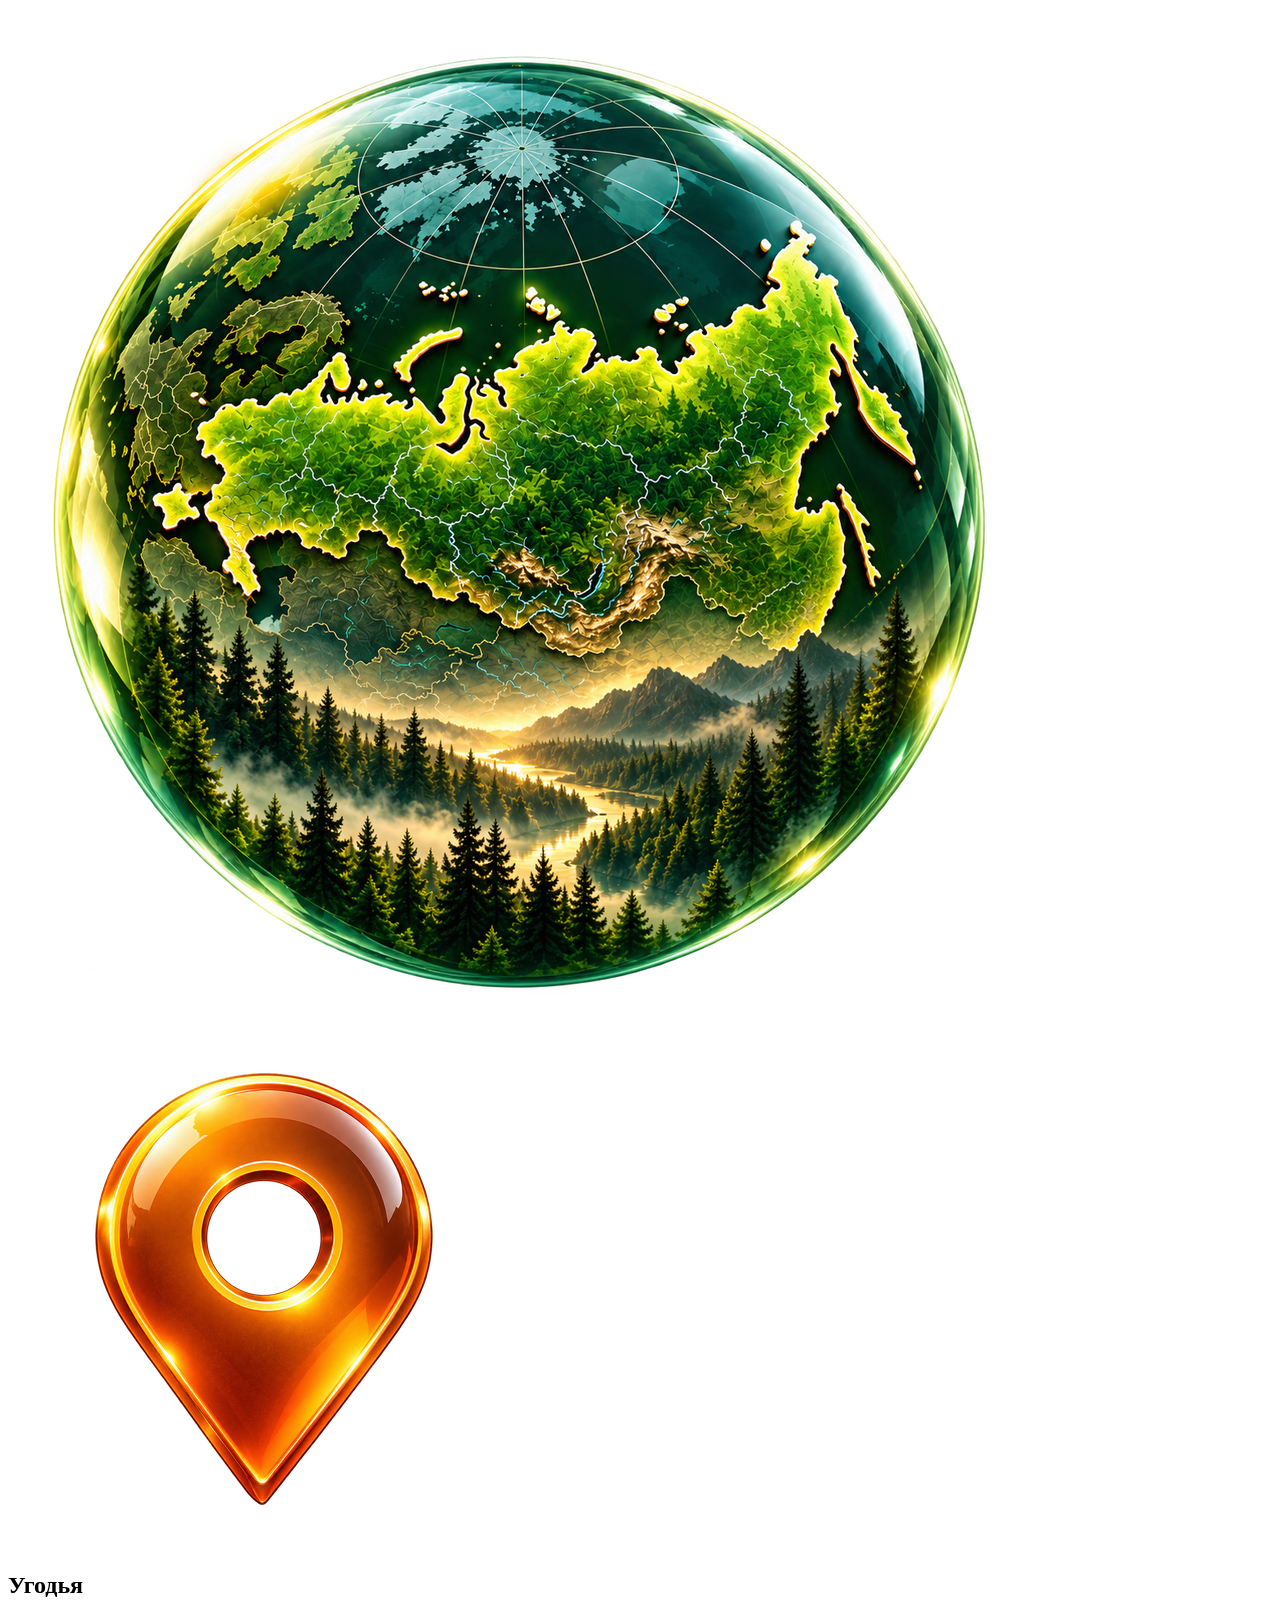
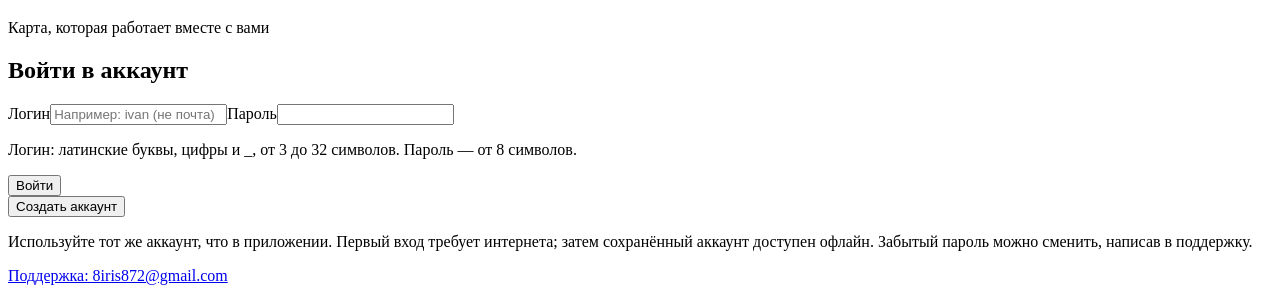
==== ugodya/index.html @ 08051eaf "Publish 0.3.21 compatible data transfer and refreshed territory guide" ====
<!doctype html>
<html lang="ru">
  <head>
    <meta charset="UTF-8" />
    <meta http-equiv="Content-Security-Policy" content="default-src 'self'; script-src 'self'; worker-src 'self' blob:; child-src 'self' blob:; style-src 'self' 'unsafe-inline'; img-src 'self' data: blob: https://tile.openstreetmap.org https://server.arcgisonline.com; font-src 'self' data:; connect-src 'self' blob: https://dpqayaybdqugmogmmfww.supabase.co wss://dpqayaybdqugmogmmfww.supabase.co https://tile.openstreetmap.org https://server.arcgisonline.com; object-src 'none'; base-uri 'none'; form-action 'self'; frame-src 'none'; manifest-src 'self'" />
    <meta name="referrer" content="strict-origin-when-cross-origin" />
    <!-- Ugodya. Original application code is not offered under an open-source license.
         Third-party components and map data retain their own licenses and attribution. -->
    <meta
      name="viewport"
      content="width=device-width, initial-scale=1, viewport-fit=cover"
    />
    <meta name="theme-color" content="#173d2e" />
    <meta name="apple-mobile-web-app-capable" content="yes" />
    <meta name="apple-mobile-web-app-status-bar-style" content="default" />
    <meta
      name="description"
      content="Угодья: карта Крыма, территории, точки и маршруты без интернета"
    />
    <link rel="manifest" href="/ugodya/manifest.webmanifest" />
    <link rel="apple-touch-icon" href="/ugodya/branding/icon-192.png" />
    <title>Угодья</title>
    <script type="module" crossorigin src="/ugodya/assets/index-DThyurYT.js"></script>
    <link rel="stylesheet" crossorigin href="/ugodya/assets/index-DWBjvHVB.css">
  </head>
  <body>
    <script async src="/ugodya/boot-guard.js"></script>
    <div id="splash">
      <div class="brand-orb"><img class="brand-globe" src="/ugodya/branding/splash_globe.png" alt=""><img class="brand-pin" src="/ugodya/branding/splash_pin.png" alt=""></div>
      <h1>Угодья</h1>
      <p>Карта, которая работает вместе с вами</p>
    </div>
    <section id="auth-page" aria-label="Вход в Угодья" hidden></section>
    <div id="app" hidden inert>
      <header>
        <button id="menu" aria-label="Открыть меню">☰</button>
        <h1>Угодья</h1>
        <button id="search" aria-label="Поиск">⌕</button
        ><button id="sync" aria-label="Синхронизировать">↻</button>
      </header>
      <main id="map" aria-label="Карта Крыма"></main>
      <div id="map-modes" class="glass" role="group" aria-label="Вид карты"><button id="mode-scheme" aria-pressed="true">Схема</button><button id="mode-satellite" aria-pressed="false">Спутник</button></div>
      <div class="map-banners">
        <section id="search-object-card" class="glass" hidden aria-label="Результат поиска"><div><strong id="search-object-name"></strong><small id="search-object-detail"></small><small id="search-object-geometry"></small><button id="search-object-copy" class="coordinate-copy" title="Скопировать координаты"></button></div><button id="search-object-close" aria-label="Закрыть результат поиска">×</button></section>
      <section id="selected-territory-card" class="glass" hidden aria-label="Выбранное угодье"><div><strong id="selected-territory-name"></strong><small id="selected-territory-area"></small></div><button id="clear-territory-selection" aria-label="Снять выделение">×</button></section>
      <div id="notice" role="status" hidden></div>
      <div id="offline" hidden>
        Нет интернета · работаем с сохранёнными данными
      </div>
      <div id="add-banner" hidden>
        Нажмите на карту, чтобы поставить точку
        <button id="cancel-add">Отмена</button>
      </div>
      <div id="track-banner" hidden></div>
      <div id="download-banner" hidden><span id="download-summary"></span><button id="download-details" aria-label="Открыть загрузку карты">Подробнее</button></div>
      </div>
      <div class="bottom">
        <section id="gps-panel" class="glass">
          <button id="collapse" aria-label="Свернуть сведения">⌄</button>
          <div id="gps-info">
            <strong id="inside">Территории загружаются…</strong
            ><strong id="distance">До ближайшей границы: —</strong
            ><button id="copy-gps" class="text-button">
              GPS: ожидание координат</button
            ><small id="sync-info"
              >Изменения сохраняются на этом устройстве</small
            >
          </div>
        </section>
        <div class="controls">
          <button
            id="add-point"
            class="glass round"
            aria-label="Добавить точку"
          >
            ✚</button
          ><button id="locate" class="glass round" aria-label="Моя геопозиция">
            ◎
          </button>
        </div>
      </div>
    </div>
    <dialog id="onboarding" hidden aria-label="Знакомство с Угодьями"></dialog>
    <dialog id="sheet"><div id="sheet-content"></div></dialog>
    <div id="toast" role="status" hidden></div>
  </body>
</html>
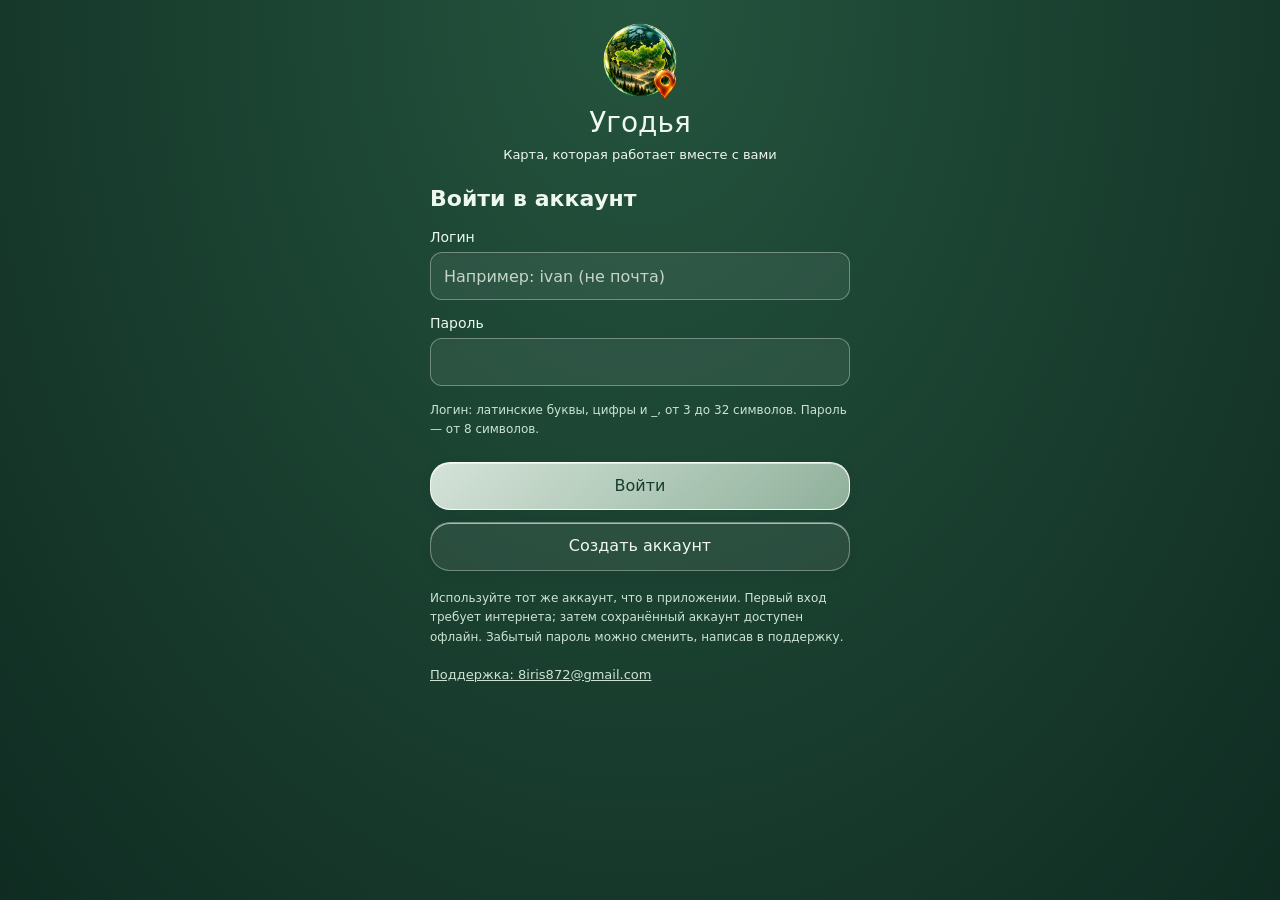
==== commit 5edc066d: "Publish 0.3.22 territory presentation and navigation fixes" ====
--- a/ugodya/index.html
+++ b/ugodya/index.html
@@ -20,7 +20,7 @@
     <link rel="manifest" href="/ugodya/manifest.webmanifest" />
     <link rel="apple-touch-icon" href="/ugodya/branding/icon-192.png" />
     <title>Угодья</title>
-    <script type="module" crossorigin src="/ugodya/assets/index-DThyurYT.js"></script>
+    <script type="module" crossorigin src="/ugodya/assets/index-Bie2L0bs.js"></script>
     <link rel="stylesheet" crossorigin href="/ugodya/assets/index-DWBjvHVB.css">
   </head>
   <body>
--- a/ugodya/assets/index-DWBjvHVB.css
+++ b/ugodya/assets/index-DWBjvHVB.css
@@ -0,0 +1 @@
+.maplibregl-map{font:12px/20px Helvetica Neue,Arial,Helvetica,sans-serif;overflow:hidden;position:relative;-webkit-tap-highlight-color:rgb(0,0,0,0)}.maplibregl-canvas{left:0;position:absolute;top:0}.maplibregl-map:fullscreen{height:100%;width:100%}.maplibregl-ctrl-group button.maplibregl-ctrl-compass{touch-action:none}.maplibregl-canvas-container.maplibregl-interactive,.maplibregl-ctrl-group button.maplibregl-ctrl-compass{cursor:grab;-webkit-user-select:none;-moz-user-select:none;user-select:none}.maplibregl-canvas-container.maplibregl-interactive.maplibregl-track-pointer{cursor:pointer}.maplibregl-canvas-container.maplibregl-interactive:active,.maplibregl-ctrl-group button.maplibregl-ctrl-compass:active{cursor:grabbing}.maplibregl-canvas-container.maplibregl-touch-zoom-rotate,.maplibregl-canvas-container.maplibregl-touch-zoom-rotate .maplibregl-canvas{touch-action:pan-x pan-y}.maplibregl-canvas-container.maplibregl-touch-drag-pan,.maplibregl-canvas-container.maplibregl-touch-drag-pan .maplibregl-canvas{touch-action:pinch-zoom}.maplibregl-canvas-container.maplibregl-touch-zoom-rotate.maplibregl-touch-drag-pan,.maplibregl-canvas-container.maplibregl-touch-zoom-rotate.maplibregl-touch-drag-pan .maplibregl-canvas{touch-action:none}.maplibregl-canvas-container.maplibregl-touch-drag-pan.maplibregl-cooperative-gestures,.maplibregl-canvas-container.maplibregl-touch-drag-pan.maplibregl-cooperative-gestures .maplibregl-canvas{touch-action:pan-x pan-y}.maplibregl-ctrl-bottom-left,.maplibregl-ctrl-bottom-right,.maplibregl-ctrl-top-left,.maplibregl-ctrl-top-right{pointer-events:none;position:absolute;z-index:2}.maplibregl-ctrl-top-left{left:0;top:0}.maplibregl-ctrl-top-right{right:0;top:0}.maplibregl-ctrl-bottom-left{bottom:0;left:0}.maplibregl-ctrl-bottom-right{bottom:0;right:0}.maplibregl-ctrl{clear:both;pointer-events:auto;transform:translate(0)}.maplibregl-ctrl-top-left .maplibregl-ctrl{float:left;margin:10px 0 0 10px}.maplibregl-ctrl-top-right .maplibregl-ctrl{float:right;margin:10px 10px 0 0}.maplibregl-ctrl-bottom-left .maplibregl-ctrl{float:left;margin:0 0 10px 10px}.maplibregl-ctrl-bottom-right .maplibregl-ctrl{float:right;margin:0 10px 10px 0}.maplibregl-ctrl-group{background:#fff;border-radius:4px}.maplibregl-ctrl-group:not(:empty){box-shadow:0 0 0 2px #0000001a}@media(forced-colors:active){.maplibregl-ctrl-group:not(:empty){box-shadow:0 0 0 2px ButtonText}}.maplibregl-ctrl-group button{background-color:transparent;border:0;box-sizing:border-box;cursor:pointer;display:block;height:29px;outline:none;padding:0;width:29px}.maplibregl-ctrl-group button+button{border-top:1px solid #ddd}.maplibregl-ctrl button .maplibregl-ctrl-icon{background-position:50%;background-repeat:no-repeat;display:block;height:100%;width:100%}@media(forced-colors:active){.maplibregl-ctrl-icon{background-color:transparent}.maplibregl-ctrl-group button+button{border-top:1px solid ButtonText}}.maplibregl-ctrl button::-moz-focus-inner{border:0;padding:0}.maplibregl-ctrl-attrib-button:focus,.maplibregl-ctrl-group button:focus{box-shadow:0 0 2px 2px #0096ff}.maplibregl-ctrl button:disabled{cursor:not-allowed}.maplibregl-ctrl button:disabled .maplibregl-ctrl-icon{opacity:.25}@media(hover:hover){.maplibregl-ctrl button:not(:disabled):hover{background-color:#0000000d}}.maplibregl-ctrl button:not(:disabled):active{background-color:#0000000d}.maplibregl-ctrl-group button:focus:focus-visible{box-shadow:0 0 2px 2px #0096ff}.maplibregl-ctrl-group button:focus:not(:focus-visible){box-shadow:none}.maplibregl-ctrl-group button:focus:first-child{border-radius:4px 4px 0 0}.maplibregl-ctrl-group button:focus:last-child{border-radius:0 0 4px 4px}.maplibregl-ctrl-group button:focus:only-child{border-radius:inherit}.maplibregl-ctrl button.maplibregl-ctrl-zoom-out .maplibregl-ctrl-icon{background-image:url("data:image/svg+xml;charset=utf-8,%3Csvg xmlns='http://www.w3.org/2000/svg' width='29' height='29' fill='%23333' viewBox='0 0 29 29'%3E%3Cpath d='M10 13c-.75 0-1.5.75-1.5 1.5S9.25 16 10 16h9c.75 0 1.5-.75 1.5-1.5S19.75 13 19 13z'/%3E%3C/svg%3E")}.maplibregl-ctrl button.maplibregl-ctrl-zoom-in .maplibregl-ctrl-icon{background-image:url("data:image/svg+xml;charset=utf-8,%3Csvg xmlns='http://www.w3.org/2000/svg' width='29' height='29' fill='%23333' viewBox='0 0 29 29'%3E%3Cpath d='M14.5 8.5c-.75 0-1.5.75-1.5 1.5v3h-3c-.75 0-1.5.75-1.5 1.5S9.25 16 10 16h3v3c0 .75.75 1.5 1.5 1.5S16 19.75 16 19v-3h3c.75 0 1.5-.75 1.5-1.5S19.75 13 19 13h-3v-3c0-.75-.75-1.5-1.5-1.5'/%3E%3C/svg%3E")}@media(forced-colors:active){.maplibregl-ctrl button.maplibregl-ctrl-zoom-out .maplibregl-ctrl-icon{background-image:url("data:image/svg+xml;charset=utf-8,%3Csvg xmlns='http://www.w3.org/2000/svg' width='29' height='29' fill='%23fff' viewBox='0 0 29 29'%3E%3Cpath d='M10 13c-.75 0-1.5.75-1.5 1.5S9.25 16 10 16h9c.75 0 1.5-.75 1.5-1.5S19.75 13 19 13z'/%3E%3C/svg%3E")}.maplibregl-ctrl button.maplibregl-ctrl-zoom-in .maplibregl-ctrl-icon{background-image:url("data:image/svg+xml;charset=utf-8,%3Csvg xmlns='http://www.w3.org/2000/svg' width='29' height='29' fill='%23fff' viewBox='0 0 29 29'%3E%3Cpath d='M14.5 8.5c-.75 0-1.5.75-1.5 1.5v3h-3c-.75 0-1.5.75-1.5 1.5S9.25 16 10 16h3v3c0 .75.75 1.5 1.5 1.5S16 19.75 16 19v-3h3c.75 0 1.5-.75 1.5-1.5S19.75 13 19 13h-3v-3c0-.75-.75-1.5-1.5-1.5'/%3E%3C/svg%3E")}}@media(forced-colors:active)and (prefers-color-scheme:light){.maplibregl-ctrl button.maplibregl-ctrl-zoom-out .maplibregl-ctrl-icon{background-image:url("data:image/svg+xml;charset=utf-8,%3Csvg xmlns='http://www.w3.org/2000/svg' width='29' height='29' viewBox='0 0 29 29'%3E%3Cpath d='M10 13c-.75 0-1.5.75-1.5 1.5S9.25 16 10 16h9c.75 0 1.5-.75 1.5-1.5S19.75 13 19 13z'/%3E%3C/svg%3E")}.maplibregl-ctrl button.maplibregl-ctrl-zoom-in .maplibregl-ctrl-icon{background-image:url("data:image/svg+xml;charset=utf-8,%3Csvg xmlns='http://www.w3.org/2000/svg' width='29' height='29' viewBox='0 0 29 29'%3E%3Cpath d='M14.5 8.5c-.75 0-1.5.75-1.5 1.5v3h-3c-.75 0-1.5.75-1.5 1.5S9.25 16 10 16h3v3c0 .75.75 1.5 1.5 1.5S16 19.75 16 19v-3h3c.75 0 1.5-.75 1.5-1.5S19.75 13 19 13h-3v-3c0-.75-.75-1.5-1.5-1.5'/%3E%3C/svg%3E")}}.maplibregl-ctrl button.maplibregl-ctrl-fullscreen .maplibregl-ctrl-icon{background-image:url("data:image/svg+xml;charset=utf-8,%3Csvg xmlns='http://www.w3.org/2000/svg' width='29' height='29' fill='%23333' viewBox='0 0 29 29'%3E%3Cpath d='M24 16v5.5c0 1.75-.75 2.5-2.5 2.5H16v-1l3-1.5-4-5.5 1-1 5.5 4 1.5-3zM6 16l1.5 3 5.5-4 1 1-4 5.5 3 1.5v1H7.5C5.75 24 5 23.25 5 21.5V16zm7-11v1l-3 1.5 4 5.5-1 1-5.5-4L6 13H5V7.5C5 5.75 5.75 5 7.5 5zm11 2.5c0-1.75-.75-2.5-2.5-2.5H16v1l3 1.5-4 5.5 1 1 5.5-4 1.5 3h1z'/%3E%3C/svg%3E")}.maplibregl-ctrl button.maplibregl-ctrl-shrink .maplibregl-ctrl-icon{background-image:url("data:image/svg+xml;charset=utf-8,%3Csvg xmlns='http://www.w3.org/2000/svg' width='29' height='29' viewBox='0 0 29 29'%3E%3Cpath d='M18.5 16c-1.75 0-2.5.75-2.5 2.5V24h1l1.5-3 5.5 4 1-1-4-5.5 3-1.5v-1zM13 18.5c0-1.75-.75-2.5-2.5-2.5H5v1l3 1.5L4 24l1 1 5.5-4 1.5 3h1zm3-8c0 1.75.75 2.5 2.5 2.5H24v-1l-3-1.5L25 5l-1-1-5.5 4L17 5h-1zM10.5 13c1.75 0 2.5-.75 2.5-2.5V5h-1l-1.5 3L5 4 4 5l4 5.5L5 12v1z'/%3E%3C/svg%3E")}@media(forced-colors:active){.maplibregl-ctrl button.maplibregl-ctrl-fullscreen .maplibregl-ctrl-icon{background-image:url("data:image/svg+xml;charset=utf-8,%3Csvg xmlns='http://www.w3.org/2000/svg' width='29' height='29' fill='%23fff' viewBox='0 0 29 29'%3E%3Cpath d='M24 16v5.5c0 1.75-.75 2.5-2.5 2.5H16v-1l3-1.5-4-5.5 1-1 5.5 4 1.5-3zM6 16l1.5 3 5.5-4 1 1-4 5.5 3 1.5v1H7.5C5.75 24 5 23.25 5 21.5V16zm7-11v1l-3 1.5 4 5.5-1 1-5.5-4L6 13H5V7.5C5 5.75 5.75 5 7.5 5zm11 2.5c0-1.75-.75-2.5-2.5-2.5H16v1l3 1.5-4 5.5 1 1 5.5-4 1.5 3h1z'/%3E%3C/svg%3E")}.maplibregl-ctrl button.maplibregl-ctrl-shrink .maplibregl-ctrl-icon{background-image:url("data:image/svg+xml;charset=utf-8,%3Csvg xmlns='http://www.w3.org/2000/svg' width='29' height='29' fill='%23fff' viewBox='0 0 29 29'%3E%3Cpath d='M18.5 16c-1.75 0-2.5.75-2.5 2.5V24h1l1.5-3 5.5 4 1-1-4-5.5 3-1.5v-1zM13 18.5c0-1.75-.75-2.5-2.5-2.5H5v1l3 1.5L4 24l1 1 5.5-4 1.5 3h1zm3-8c0 1.75.75 2.5 2.5 2.5H24v-1l-3-1.5L25 5l-1-1-5.5 4L17 5h-1zM10.5 13c1.75 0 2.5-.75 2.5-2.5V5h-1l-1.5 3L5 4 4 5l4 5.5L5 12v1z'/%3E%3C/svg%3E")}}@media(forced-colors:active)and (prefers-color-scheme:light){.maplibregl-ctrl button.maplibregl-ctrl-fullscreen .maplibregl-ctrl-icon{background-image:url("data:image/svg+xml;charset=utf-8,%3Csvg xmlns='http://www.w3.org/2000/svg' width='29' height='29' viewBox='0 0 29 29'%3E%3Cpath d='M24 16v5.5c0 1.75-.75 2.5-2.5 2.5H16v-1l3-1.5-4-5.5 1-1 5.5 4 1.5-3zM6 16l1.5 3 5.5-4 1 1-4 5.5 3 1.5v1H7.5C5.75 24 5 23.25 5 21.5V16zm7-11v1l-3 1.5 4 5.5-1 1-5.5-4L6 13H5V7.5C5 5.75 5.75 5 7.5 5zm11 2.5c0-1.75-.75-2.5-2.5-2.5H16v1l3 1.5-4 5.5 1 1 5.5-4 1.5 3h1z'/%3E%3C/svg%3E")}.maplibregl-ctrl button.maplibregl-ctrl-shrink .maplibregl-ctrl-icon{background-image:url("data:image/svg+xml;charset=utf-8,%3Csvg xmlns='http://www.w3.org/2000/svg' width='29' height='29' viewBox='0 0 29 29'%3E%3Cpath d='M18.5 16c-1.75 0-2.5.75-2.5 2.5V24h1l1.5-3 5.5 4 1-1-4-5.5 3-1.5v-1zM13 18.5c0-1.75-.75-2.5-2.5-2.5H5v1l3 1.5L4 24l1 1 5.5-4 1.5 3h1zm3-8c0 1.75.75 2.5 2.5 2.5H24v-1l-3-1.5L25 5l-1-1-5.5 4L17 5h-1zM10.5 13c1.75 0 2.5-.75 2.5-2.5V5h-1l-1.5 3L5 4 4 5l4 5.5L5 12v1z'/%3E%3C/svg%3E")}}.maplibregl-ctrl button.maplibregl-ctrl-compass .maplibregl-ctrl-icon{background-image:url("data:image/svg+xml;charset=utf-8,%3Csvg xmlns='http://www.w3.org/2000/svg' width='29' height='29' fill='%23333' viewBox='0 0 29 29'%3E%3Cpath d='m10.5 14 4-8 4 8z'/%3E%3Cpath fill='%23ccc' d='m10.5 16 4 8 4-8z'/%3E%3C/svg%3E")}@media(forced-colors:active){.maplibregl-ctrl button.maplibregl-ctrl-compass .maplibregl-ctrl-icon{background-image:url("data:image/svg+xml;charset=utf-8,%3Csvg xmlns='http://www.w3.org/2000/svg' width='29' height='29' fill='%23fff' viewBox='0 0 29 29'%3E%3Cpath d='m10.5 14 4-8 4 8z'/%3E%3Cpath fill='%23ccc' d='m10.5 16 4 8 4-8z'/%3E%3C/svg%3E")}}@media(forced-colors:active)and (prefers-color-scheme:light){.maplibregl-ctrl button.maplibregl-ctrl-compass .maplibregl-ctrl-icon{background-image:url("data:image/svg+xml;charset=utf-8,%3Csvg xmlns='http://www.w3.org/2000/svg' width='29' height='29' viewBox='0 0 29 29'%3E%3Cpath d='m10.5 14 4-8 4 8z'/%3E%3Cpath fill='%23ccc' d='m10.5 16 4 8 4-8z'/%3E%3C/svg%3E")}}.maplibregl-ctrl button.maplibregl-ctrl-globe .maplibregl-ctrl-icon{background-image:url("data:image/svg+xml;charset=utf-8,%3Csvg xmlns='http://www.w3.org/2000/svg' width='22' height='22' fill='none' stroke='%23333' viewBox='0 0 22 22'%3E%3Ccircle cx='11' cy='11' r='8.5'/%3E%3Cpath d='M17.5 11c0 4.819-3.02 8.5-6.5 8.5S4.5 15.819 4.5 11 7.52 2.5 11 2.5s6.5 3.681 6.5 8.5Z'/%3E%3Cpath d='M13.5 11c0 2.447-.331 4.64-.853 6.206-.262.785-.562 1.384-.872 1.777-.314.399-.58.517-.775.517s-.461-.118-.775-.517c-.31-.393-.61-.992-.872-1.777C8.831 15.64 8.5 13.446 8.5 11s.331-4.64.853-6.206c.262-.785.562-1.384.872-1.777.314-.399.58-.517.775-.517s.461.118.775.517c.31.393.61.992.872 1.777.522 1.565.853 3.76.853 6.206Z'/%3E%3Cpath d='M11 7.5c-1.909 0-3.622-.166-4.845-.428-.616-.132-1.08-.283-1.379-.434a1.3 1.3 0 0 1-.224-.138q.07-.058.224-.138c.299-.151.763-.302 1.379-.434C7.378 5.666 9.091 5.5 11 5.5s3.622.166 4.845.428c.616.132 1.08.283 1.379.434.105.053.177.1.224.138q-.07.058-.224.138c-.299.151-.763.302-1.379.434-1.223.262-2.936.428-4.845.428ZM4.486 6.436ZM11 16.5c-1.909 0-3.622-.166-4.845-.428-.616-.132-1.08-.283-1.379-.434a1.3 1.3 0 0 1-.224-.138 1.3 1.3 0 0 1 .224-.138c.299-.151.763-.302 1.379-.434C7.378 14.666 9.091 14.5 11 14.5s3.622.166 4.845.428c.616.132 1.08.283 1.379.434.105.053.177.1.224.138a1.3 1.3 0 0 1-.224.138c-.299.151-.763.302-1.379.434-1.223.262-2.936.428-4.845.428Zm-6.514-1.064ZM11 12.5c-2.46 0-4.672-.222-6.255-.574-.796-.177-1.406-.38-1.805-.59a1.5 1.5 0 0 1-.39-.272.3.3 0 0 1-.047-.064.3.3 0 0 1 .048-.064c.066-.073.189-.167.389-.272.399-.21 1.009-.413 1.805-.59C6.328 9.722 8.54 9.5 11 9.5s4.672.222 6.256.574c.795.177 1.405.38 1.804.59.2.105.323.2.39.272a.3.3 0 0 1 .047.064.3.3 0 0 1-.048.064 1.4 1.4 0 0 1-.389.272c-.399.21-1.009.413-1.804.59-1.584.352-3.796.574-6.256.574Zm-8.501-1.51v.002zm0 .018v.002zm17.002.002v-.002zm0-.018v-.002z'/%3E%3C/svg%3E")}.maplibregl-ctrl button.maplibregl-ctrl-globe-enabled .maplibregl-ctrl-icon{background-image:url("data:image/svg+xml;charset=utf-8,%3Csvg xmlns='http://www.w3.org/2000/svg' width='22' height='22' fill='none' stroke='%2333b5e5' viewBox='0 0 22 22'%3E%3Ccircle cx='11' cy='11' r='8.5'/%3E%3Cpath d='M17.5 11c0 4.819-3.02 8.5-6.5 8.5S4.5 15.819 4.5 11 7.52 2.5 11 2.5s6.5 3.681 6.5 8.5Z'/%3E%3Cpath d='M13.5 11c0 2.447-.331 4.64-.853 6.206-.262.785-.562 1.384-.872 1.777-.314.399-.58.517-.775.517s-.461-.118-.775-.517c-.31-.393-.61-.992-.872-1.777C8.831 15.64 8.5 13.446 8.5 11s.331-4.64.853-6.206c.262-.785.562-1.384.872-1.777.314-.399.58-.517.775-.517s.461.118.775.517c.31.393.61.992.872 1.777.522 1.565.853 3.76.853 6.206Z'/%3E%3Cpath d='M11 7.5c-1.909 0-3.622-.166-4.845-.428-.616-.132-1.08-.283-1.379-.434a1.3 1.3 0 0 1-.224-.138q.07-.058.224-.138c.299-.151.763-.302 1.379-.434C7.378 5.666 9.091 5.5 11 5.5s3.622.166 4.845.428c.616.132 1.08.283 1.379.434.105.053.177.1.224.138q-.07.058-.224.138c-.299.151-.763.302-1.379.434-1.223.262-2.936.428-4.845.428ZM4.486 6.436ZM11 16.5c-1.909 0-3.622-.166-4.845-.428-.616-.132-1.08-.283-1.379-.434a1.3 1.3 0 0 1-.224-.138 1.3 1.3 0 0 1 .224-.138c.299-.151.763-.302 1.379-.434C7.378 14.666 9.091 14.5 11 14.5s3.622.166 4.845.428c.616.132 1.08.283 1.379.434.105.053.177.1.224.138a1.3 1.3 0 0 1-.224.138c-.299.151-.763.302-1.379.434-1.223.262-2.936.428-4.845.428Zm-6.514-1.064ZM11 12.5c-2.46 0-4.672-.222-6.255-.574-.796-.177-1.406-.38-1.805-.59a1.5 1.5 0 0 1-.39-.272.3.3 0 0 1-.047-.064.3.3 0 0 1 .048-.064c.066-.073.189-.167.389-.272.399-.21 1.009-.413 1.805-.59C6.328 9.722 8.54 9.5 11 9.5s4.672.222 6.256.574c.795.177 1.405.38 1.804.59.2.105.323.2.39.272a.3.3 0 0 1 .047.064.3.3 0 0 1-.048.064 1.4 1.4 0 0 1-.389.272c-.399.21-1.009.413-1.804.59-1.584.352-3.796.574-6.256.574Zm-8.501-1.51v.002zm0 .018v.002zm17.002.002v-.002zm0-.018v-.002z'/%3E%3C/svg%3E")}.maplibregl-ctrl button.maplibregl-ctrl-terrain .maplibregl-ctrl-icon{background-image:url("data:image/svg+xml;charset=utf-8,%3Csvg xmlns='http://www.w3.org/2000/svg' width='22' height='22' fill='%23333' viewBox='0 0 22 22'%3E%3Cpath d='m1.754 13.406 4.453-4.851 3.09 3.09 3.281 3.277.969-.969-3.309-3.312 3.844-4.121 6.148 6.886h1.082v-.855l-7.207-8.07-4.84 5.187L6.169 6.57l-5.48 5.965v.871ZM.688 16.844h20.625v1.375H.688Zm0 0'/%3E%3C/svg%3E")}.maplibregl-ctrl button.maplibregl-ctrl-terrain-enabled .maplibregl-ctrl-icon{background-image:url("data:image/svg+xml;charset=utf-8,%3Csvg xmlns='http://www.w3.org/2000/svg' width='22' height='22' fill='%2333b5e5' viewBox='0 0 22 22'%3E%3Cpath d='m1.754 13.406 4.453-4.851 3.09 3.09 3.281 3.277.969-.969-3.309-3.312 3.844-4.121 6.148 6.886h1.082v-.855l-7.207-8.07-4.84 5.187L6.169 6.57l-5.48 5.965v.871ZM.688 16.844h20.625v1.375H.688Zm0 0'/%3E%3C/svg%3E")}.maplibregl-ctrl button.maplibregl-ctrl-geolocate .maplibregl-ctrl-icon{background-image:url("data:image/svg+xml;charset=utf-8,%3Csvg xmlns='http://www.w3.org/2000/svg' width='29' height='29' fill='%23333' viewBox='0 0 20 20'%3E%3Cpath d='M10 4C9 4 9 5 9 5v.1A5 5 0 0 0 5.1 9H5s-1 0-1 1 1 1 1 1h.1A5 5 0 0 0 9 14.9v.1s0 1 1 1 1-1 1-1v-.1a5 5 0 0 0 3.9-3.9h.1s1 0 1-1-1-1-1-1h-.1A5 5 0 0 0 11 5.1V5s0-1-1-1m0 2.5a3.5 3.5 0 1 1 0 7 3.5 3.5 0 1 1 0-7'/%3E%3Ccircle cx='10' cy='10' r='2'/%3E%3C/svg%3E")}.maplibregl-ctrl button.maplibregl-ctrl-geolocate:disabled .maplibregl-ctrl-icon{background-image:url("data:image/svg+xml;charset=utf-8,%3Csvg xmlns='http://www.w3.org/2000/svg' width='29' height='29' fill='%23aaa' viewBox='0 0 20 20'%3E%3Cpath d='M10 4C9 4 9 5 9 5v.1A5 5 0 0 0 5.1 9H5s-1 0-1 1 1 1 1 1h.1A5 5 0 0 0 9 14.9v.1s0 1 1 1 1-1 1-1v-.1a5 5 0 0 0 3.9-3.9h.1s1 0 1-1-1-1-1-1h-.1A5 5 0 0 0 11 5.1V5s0-1-1-1m0 2.5a3.5 3.5 0 1 1 0 7 3.5 3.5 0 1 1 0-7'/%3E%3Ccircle cx='10' cy='10' r='2'/%3E%3Cpath fill='red' d='m14 5 1 1-9 9-1-1z'/%3E%3C/svg%3E")}.maplibregl-ctrl button.maplibregl-ctrl-geolocate.maplibregl-ctrl-geolocate-active .maplibregl-ctrl-icon{background-image:url("data:image/svg+xml;charset=utf-8,%3Csvg xmlns='http://www.w3.org/2000/svg' width='29' height='29' fill='%2333b5e5' viewBox='0 0 20 20'%3E%3Cpath d='M10 4C9 4 9 5 9 5v.1A5 5 0 0 0 5.1 9H5s-1 0-1 1 1 1 1 1h.1A5 5 0 0 0 9 14.9v.1s0 1 1 1 1-1 1-1v-.1a5 5 0 0 0 3.9-3.9h.1s1 0 1-1-1-1-1-1h-.1A5 5 0 0 0 11 5.1V5s0-1-1-1m0 2.5a3.5 3.5 0 1 1 0 7 3.5 3.5 0 1 1 0-7'/%3E%3Ccircle cx='10' cy='10' r='2'/%3E%3C/svg%3E")}.maplibregl-ctrl button.maplibregl-ctrl-geolocate.maplibregl-ctrl-geolocate-active-error .maplibregl-ctrl-icon{background-image:url("data:image/svg+xml;charset=utf-8,%3Csvg xmlns='http://www.w3.org/2000/svg' width='29' height='29' fill='%23e58978' viewBox='0 0 20 20'%3E%3Cpath d='M10 4C9 4 9 5 9 5v.1A5 5 0 0 0 5.1 9H5s-1 0-1 1 1 1 1 1h.1A5 5 0 0 0 9 14.9v.1s0 1 1 1 1-1 1-1v-.1a5 5 0 0 0 3.9-3.9h.1s1 0 1-1-1-1-1-1h-.1A5 5 0 0 0 11 5.1V5s0-1-1-1m0 2.5a3.5 3.5 0 1 1 0 7 3.5 3.5 0 1 1 0-7'/%3E%3Ccircle cx='10' cy='10' r='2'/%3E%3C/svg%3E")}.maplibregl-ctrl button.maplibregl-ctrl-geolocate.maplibregl-ctrl-geolocate-background .maplibregl-ctrl-icon{background-image:url("data:image/svg+xml;charset=utf-8,%3Csvg xmlns='http://www.w3.org/2000/svg' width='29' height='29' fill='%2333b5e5' viewBox='0 0 20 20'%3E%3Cpath d='M10 4C9 4 9 5 9 5v.1A5 5 0 0 0 5.1 9H5s-1 0-1 1 1 1 1 1h.1A5 5 0 0 0 9 14.9v.1s0 1 1 1 1-1 1-1v-.1a5 5 0 0 0 3.9-3.9h.1s1 0 1-1-1-1-1-1h-.1A5 5 0 0 0 11 5.1V5s0-1-1-1m0 2.5a3.5 3.5 0 1 1 0 7 3.5 3.5 0 1 1 0-7'/%3E%3C/svg%3E")}.maplibregl-ctrl button.maplibregl-ctrl-geolocate.maplibregl-ctrl-geolocate-background-error .maplibregl-ctrl-icon{background-image:url("data:image/svg+xml;charset=utf-8,%3Csvg xmlns='http://www.w3.org/2000/svg' width='29' height='29' fill='%23e54e33' viewBox='0 0 20 20'%3E%3Cpath d='M10 4C9 4 9 5 9 5v.1A5 5 0 0 0 5.1 9H5s-1 0-1 1 1 1 1 1h.1A5 5 0 0 0 9 14.9v.1s0 1 1 1 1-1 1-1v-.1a5 5 0 0 0 3.9-3.9h.1s1 0 1-1-1-1-1-1h-.1A5 5 0 0 0 11 5.1V5s0-1-1-1m0 2.5a3.5 3.5 0 1 1 0 7 3.5 3.5 0 1 1 0-7'/%3E%3C/svg%3E")}.maplibregl-ctrl button.maplibregl-ctrl-geolocate.maplibregl-ctrl-geolocate-waiting .maplibregl-ctrl-icon{animation:maplibregl-spin 2s linear infinite}@media(forced-colors:active){.maplibregl-ctrl button.maplibregl-ctrl-geolocate .maplibregl-ctrl-icon{background-image:url("data:image/svg+xml;charset=utf-8,%3Csvg xmlns='http://www.w3.org/2000/svg' width='29' height='29' fill='%23fff' viewBox='0 0 20 20'%3E%3Cpath d='M10 4C9 4 9 5 9 5v.1A5 5 0 0 0 5.1 9H5s-1 0-1 1 1 1 1 1h.1A5 5 0 0 0 9 14.9v.1s0 1 1 1 1-1 1-1v-.1a5 5 0 0 0 3.9-3.9h.1s1 0 1-1-1-1-1-1h-.1A5 5 0 0 0 11 5.1V5s0-1-1-1m0 2.5a3.5 3.5 0 1 1 0 7 3.5 3.5 0 1 1 0-7'/%3E%3Ccircle cx='10' cy='10' r='2'/%3E%3C/svg%3E")}.maplibregl-ctrl button.maplibregl-ctrl-geolocate:disabled .maplibregl-ctrl-icon{background-image:url("data:image/svg+xml;charset=utf-8,%3Csvg xmlns='http://www.w3.org/2000/svg' width='29' height='29' fill='%23999' viewBox='0 0 20 20'%3E%3Cpath d='M10 4C9 4 9 5 9 5v.1A5 5 0 0 0 5.1 9H5s-1 0-1 1 1 1 1 1h.1A5 5 0 0 0 9 14.9v.1s0 1 1 1 1-1 1-1v-.1a5 5 0 0 0 3.9-3.9h.1s1 0 1-1-1-1-1-1h-.1A5 5 0 0 0 11 5.1V5s0-1-1-1m0 2.5a3.5 3.5 0 1 1 0 7 3.5 3.5 0 1 1 0-7'/%3E%3Ccircle cx='10' cy='10' r='2'/%3E%3Cpath fill='red' d='m14 5 1 1-9 9-1-1z'/%3E%3C/svg%3E")}.maplibregl-ctrl button.maplibregl-ctrl-geolocate.maplibregl-ctrl-geolocate-active .maplibregl-ctrl-icon{background-image:url("data:image/svg+xml;charset=utf-8,%3Csvg xmlns='http://www.w3.org/2000/svg' width='29' height='29' fill='%2333b5e5' viewBox='0 0 20 20'%3E%3Cpath d='M10 4C9 4 9 5 9 5v.1A5 5 0 0 0 5.1 9H5s-1 0-1 1 1 1 1 1h.1A5 5 0 0 0 9 14.9v.1s0 1 1 1 1-1 1-1v-.1a5 5 0 0 0 3.9-3.9h.1s1 0 1-1-1-1-1-1h-.1A5 5 0 0 0 11 5.1V5s0-1-1-1m0 2.5a3.5 3.5 0 1 1 0 7 3.5 3.5 0 1 1 0-7'/%3E%3Ccircle cx='10' cy='10' r='2'/%3E%3C/svg%3E")}.maplibregl-ctrl button.maplibregl-ctrl-geolocate.maplibregl-ctrl-geolocate-active-error .maplibregl-ctrl-icon{background-image:url("data:image/svg+xml;charset=utf-8,%3Csvg xmlns='http://www.w3.org/2000/svg' width='29' height='29' fill='%23e58978' viewBox='0 0 20 20'%3E%3Cpath d='M10 4C9 4 9 5 9 5v.1A5 5 0 0 0 5.1 9H5s-1 0-1 1 1 1 1 1h.1A5 5 0 0 0 9 14.9v.1s0 1 1 1 1-1 1-1v-.1a5 5 0 0 0 3.9-3.9h.1s1 0 1-1-1-1-1-1h-.1A5 5 0 0 0 11 5.1V5s0-1-1-1m0 2.5a3.5 3.5 0 1 1 0 7 3.5 3.5 0 1 1 0-7'/%3E%3Ccircle cx='10' cy='10' r='2'/%3E%3C/svg%3E")}.maplibregl-ctrl button.maplibregl-ctrl-geolocate.maplibregl-ctrl-geolocate-background .maplibregl-ctrl-icon{background-image:url("data:image/svg+xml;charset=utf-8,%3Csvg xmlns='http://www.w3.org/2000/svg' width='29' height='29' fill='%2333b5e5' viewBox='0 0 20 20'%3E%3Cpath d='M10 4C9 4 9 5 9 5v.1A5 5 0 0 0 5.1 9H5s-1 0-1 1 1 1 1 1h.1A5 5 0 0 0 9 14.9v.1s0 1 1 1 1-1 1-1v-.1a5 5 0 0 0 3.9-3.9h.1s1 0 1-1-1-1-1-1h-.1A5 5 0 0 0 11 5.1V5s0-1-1-1m0 2.5a3.5 3.5 0 1 1 0 7 3.5 3.5 0 1 1 0-7'/%3E%3C/svg%3E")}.maplibregl-ctrl button.maplibregl-ctrl-geolocate.maplibregl-ctrl-geolocate-background-error .maplibregl-ctrl-icon{background-image:url("data:image/svg+xml;charset=utf-8,%3Csvg xmlns='http://www.w3.org/2000/svg' width='29' height='29' fill='%23e54e33' viewBox='0 0 20 20'%3E%3Cpath d='M10 4C9 4 9 5 9 5v.1A5 5 0 0 0 5.1 9H5s-1 0-1 1 1 1 1 1h.1A5 5 0 0 0 9 14.9v.1s0 1 1 1 1-1 1-1v-.1a5 5 0 0 0 3.9-3.9h.1s1 0 1-1-1-1-1-1h-.1A5 5 0 0 0 11 5.1V5s0-1-1-1m0 2.5a3.5 3.5 0 1 1 0 7 3.5 3.5 0 1 1 0-7'/%3E%3C/svg%3E")}}@media(forced-colors:active)and (prefers-color-scheme:light){.maplibregl-ctrl button.maplibregl-ctrl-geolocate .maplibregl-ctrl-icon{background-image:url("data:image/svg+xml;charset=utf-8,%3Csvg xmlns='http://www.w3.org/2000/svg' width='29' height='29' viewBox='0 0 20 20'%3E%3Cpath d='M10 4C9 4 9 5 9 5v.1A5 5 0 0 0 5.1 9H5s-1 0-1 1 1 1 1 1h.1A5 5 0 0 0 9 14.9v.1s0 1 1 1 1-1 1-1v-.1a5 5 0 0 0 3.9-3.9h.1s1 0 1-1-1-1-1-1h-.1A5 5 0 0 0 11 5.1V5s0-1-1-1m0 2.5a3.5 3.5 0 1 1 0 7 3.5 3.5 0 1 1 0-7'/%3E%3Ccircle cx='10' cy='10' r='2'/%3E%3C/svg%3E")}.maplibregl-ctrl button.maplibregl-ctrl-geolocate:disabled .maplibregl-ctrl-icon{background-image:url("data:image/svg+xml;charset=utf-8,%3Csvg xmlns='http://www.w3.org/2000/svg' width='29' height='29' fill='%23666' viewBox='0 0 20 20'%3E%3Cpath d='M10 4C9 4 9 5 9 5v.1A5 5 0 0 0 5.1 9H5s-1 0-1 1 1 1 1 1h.1A5 5 0 0 0 9 14.9v.1s0 1 1 1 1-1 1-1v-.1a5 5 0 0 0 3.9-3.9h.1s1 0 1-1-1-1-1-1h-.1A5 5 0 0 0 11 5.1V5s0-1-1-1m0 2.5a3.5 3.5 0 1 1 0 7 3.5 3.5 0 1 1 0-7'/%3E%3Ccircle cx='10' cy='10' r='2'/%3E%3Cpath fill='red' d='m14 5 1 1-9 9-1-1z'/%3E%3C/svg%3E")}}@keyframes maplibregl-spin{0%{transform:rotate(0)}to{transform:rotate(1turn)}}a.maplibregl-ctrl-logo{background-image:url("data:image/svg+xml;charset=utf-8,%3Csvg xmlns='http://www.w3.org/2000/svg' width='88' height='23' fill='none'%3E%3Cpath fill='%23000' fill-opacity='.4' fill-rule='evenodd' d='M17.408 16.796h-1.827l2.501-12.095h.198l3.324 6.533.988 2.19.988-2.19 3.258-6.533h.181l2.6 12.095h-1.81l-1.218-5.644-.362-1.71-.658 1.71-2.929 5.644h-.098l-2.914-5.644-.757-1.71-.345 1.71zm1.958-3.42-.726 3.663a1.255 1.255 0 0 1-1.232 1.011h-1.827a1.255 1.255 0 0 1-1.229-1.509l2.501-12.095a1.255 1.255 0 0 1 1.23-1.001h.197a1.25 1.25 0 0 1 1.12.685l3.19 6.273 3.125-6.263a1.25 1.25 0 0 1 1.123-.695h.181a1.255 1.255 0 0 1 1.227.991l1.443 6.71a5 5 0 0 1 .314-.787l.009-.016a4.6 4.6 0 0 1 1.777-1.887c.782-.46 1.668-.667 2.611-.667a4.6 4.6 0 0 1 1.7.32l.306.134c.21-.16.474-.256.759-.256h1.694a1.255 1.255 0 0 1 1.212.925 1.255 1.255 0 0 1 1.212-.925h1.711c.284 0 .545.094.755.252.613-.3 1.312-.45 2.075-.45 1.356 0 2.557.445 3.482 1.4q.47.48.763 1.064V4.701a1.255 1.255 0 0 1 1.255-1.255h1.86A1.255 1.255 0 0 1 54.44 4.7v9.194h2.217c.19 0 .37.043.532.118v-4.77c0-.356.147-.678.385-.906a2.42 2.42 0 0 1-.682-1.71c0-.665.267-1.253.735-1.7a2.45 2.45 0 0 1 1.722-.674 2.43 2.43 0 0 1 1.705.675q.318.302.504.683V4.7a1.255 1.255 0 0 1 1.255-1.255h1.744A1.255 1.255 0 0 1 65.812 4.7v3.335a4.8 4.8 0 0 1 1.526-.246c.938 0 1.817.214 2.59.69a4.47 4.47 0 0 1 1.67 1.743v-.98a1.255 1.255 0 0 1 1.256-1.256h1.777c.233 0 .451.064.639.174a3.4 3.4 0 0 1 1.567-.372c.346 0 .861.02 1.285.232a1.25 1.25 0 0 1 .689 1.004 4.7 4.7 0 0 1 .853-.588c.795-.44 1.675-.647 2.61-.647 1.385 0 2.65.39 3.525 1.396.836.938 1.168 2.173 1.168 3.528q-.001.515-.056 1.051a1.255 1.255 0 0 1-.947 1.09l.408.952a1.255 1.255 0 0 1-.477 1.552c-.418.268-.92.463-1.458.612-.613.171-1.304.244-2.049.244-1.06 0-2.043-.207-2.886-.698l-.015-.008c-.798-.48-1.419-1.135-1.818-1.963l-.004-.008a5.8 5.8 0 0 1-.548-2.512q0-.429.053-.843a1.3 1.3 0 0 1-.333-.086l-.166-.004c-.223 0-.426.062-.643.228-.03.024-.142.139-.142.59v3.883a1.255 1.255 0 0 1-1.256 1.256h-1.777a1.255 1.255 0 0 1-1.256-1.256V15.69l-.032.057a4.8 4.8 0 0 1-1.86 1.833 5.04 5.04 0 0 1-2.484.634 4.5 4.5 0 0 1-1.935-.424 1.25 1.25 0 0 1-.764.258h-1.71a1.255 1.255 0 0 1-1.256-1.255V7.687a2.4 2.4 0 0 1-.428.625c.253.23.412.561.412.93v7.553a1.255 1.255 0 0 1-1.256 1.255h-1.843a1.25 1.25 0 0 1-.894-.373c-.228.23-.544.373-.894.373H51.32a1.255 1.255 0 0 1-1.256-1.255v-1.251l-.061.117a4.7 4.7 0 0 1-1.782 1.884 4.77 4.77 0 0 1-2.485.67 5.6 5.6 0 0 1-1.485-.188l.009 2.764a1.255 1.255 0 0 1-1.255 1.259h-1.729a1.255 1.255 0 0 1-1.255-1.255v-3.537a1.255 1.255 0 0 1-1.167.793h-1.679a1.25 1.25 0 0 1-.77-.263 4.5 4.5 0 0 1-1.945.429c-.885 0-1.724-.21-2.495-.632l-.017-.01a5 5 0 0 1-1.081-.836 1.255 1.255 0 0 1-1.254 1.312h-1.81a1.255 1.255 0 0 1-1.228-.99l-.782-3.625-2.044 3.939a1.25 1.25 0 0 1-1.115.676h-.098a1.25 1.25 0 0 1-1.116-.68l-2.061-3.994zM35.92 16.63l.207-.114.223-.15q.493-.356.735-.785l.061-.118.033 1.332h1.678V9.242h-1.694l-.033 1.267q-.133-.329-.526-.658l-.032-.028a3.2 3.2 0 0 0-.668-.428l-.27-.12a3.3 3.3 0 0 0-1.235-.23q-1.136-.001-1.974.493a3.36 3.36 0 0 0-1.3 1.382q-.445.89-.444 2.074 0 1.2.51 2.107a3.8 3.8 0 0 0 1.382 1.381 3.9 3.9 0 0 0 1.893.477q.795 0 1.455-.33zm-2.789-5.38q-.576.675-.575 1.762 0 1.102.559 1.794.576.675 1.645.675a2.25 2.25 0 0 0 .934-.19 2.2 2.2 0 0 0 .468-.29l.178-.161a2.2 2.2 0 0 0 .397-.561q.244-.5.244-1.15v-.115q0-.708-.296-1.267l-.043-.077a2.2 2.2 0 0 0-.633-.709l-.13-.086-.047-.028a2.1 2.1 0 0 0-1.073-.285q-1.052 0-1.629.692zm2.316 2.706c.163-.17.28-.407.28-.83v-.114c0-.292-.06-.508-.15-.68a.96.96 0 0 0-.353-.389.85.85 0 0 0-.464-.127c-.4 0-.56.114-.664.239l-.01.012c-.148.174-.275.45-.275.945 0 .506.122.801.27.99.097.11.266.224.68.224.303 0 .504-.09.687-.269zm7.545 1.705a2.6 2.6 0 0 0 .331.423q.319.33.755.548l.173.074q.65.255 1.49.255 1.02 0 1.844-.493a3.45 3.45 0 0 0 1.316-1.4q.493-.904.493-2.089 0-1.909-.988-2.913-.988-1.02-2.584-1.02-.898 0-1.575.347a3 3 0 0 0-.415.262l-.199.166a3.4 3.4 0 0 0-.64.82V9.242h-1.712v11.553h1.729l-.017-5.134zm.53-1.138q.206.29.48.5l.155.11.053.034q.51.296 1.119.297 1.07 0 1.645-.675.577-.69.576-1.762 0-1.119-.576-1.777-.558-.675-1.645-.675-.435 0-.835.16a2 2 0 0 0-.284.136 2 2 0 0 0-.363.254 2.2 2.2 0 0 0-.46.569l-.082.162a2.6 2.6 0 0 0-.213 1.072v.115q0 .707.296 1.267l.135.211zm.964-.818a1.1 1.1 0 0 0 .367.385.94.94 0 0 0 .476.118c.423 0 .59-.117.687-.23.159-.194.28-.478.28-.95 0-.53-.133-.8-.266-.952l-.021-.025c-.078-.094-.231-.221-.68-.221a1 1 0 0 0-.503.135l-.012.007a.86.86 0 0 0-.335.343c-.073.133-.132.324-.132.614v.115a1.4 1.4 0 0 0 .14.66zm15.7-6.222q.347-.346.346-.856a1.05 1.05 0 0 0-.345-.79 1.18 1.18 0 0 0-.84-.329q-.51 0-.855.33a1.05 1.05 0 0 0-.346.79q0 .51.346.855.345.346.856.346.51 0 .839-.346zm4.337 9.314.033-1.332q.191.403.59.747l.098.081a4 4 0 0 0 .316.224l.223.122a3.2 3.2 0 0 0 1.44.322 3.8 3.8 0 0 0 1.875-.477 3.5 3.5 0 0 0 1.382-1.366q.527-.89.526-2.09 0-1.184-.444-2.073a3.24 3.24 0 0 0-1.283-1.399q-.823-.51-1.942-.51a3.5 3.5 0 0 0-1.527.344l-.086.043-.165.09a3 3 0 0 0-.33.214q-.432.315-.656.707a2 2 0 0 0-.099.198l.082-1.283V4.701h-1.744v12.095zm.473-2.509a2.5 2.5 0 0 0 .566.7q.117.098.245.18l.144.08a2.1 2.1 0 0 0 .975.232q1.07 0 1.645-.675.576-.69.576-1.778 0-1.102-.576-1.777-.56-.691-1.645-.692a2.2 2.2 0 0 0-1.015.235q-.22.113-.415.282l-.15.142a2.1 2.1 0 0 0-.42.594q-.223.479-.223 1.1v.115q0 .705.293 1.26zm2.616-.293c.157-.191.28-.479.28-.967 0-.51-.13-.79-.276-.961l-.021-.026c-.082-.1-.232-.225-.67-.225a.87.87 0 0 0-.681.279l-.012.011c-.154.155-.274.38-.274.807v.115c0 .285.057.499.144.669a1.1 1.1 0 0 0 .367.405c.137.082.28.123.455.123.423 0 .59-.118.686-.23zm8.266-3.013q.345-.13.724-.14l.069-.002q.493 0 .642.099l.247-1.794q-.196-.099-.717-.099a2.3 2.3 0 0 0-.545.063 2 2 0 0 0-.411.148 2.2 2.2 0 0 0-.4.249 2.5 2.5 0 0 0-.485.499 2.7 2.7 0 0 0-.32.581l-.05.137v-1.48h-1.778v7.553h1.777v-3.884q0-.546.159-.943a1.5 1.5 0 0 1 .466-.636 2.5 2.5 0 0 1 .399-.253 2 2 0 0 1 .224-.099zm9.784 2.656.05-.922q0-1.743-.856-2.698-.838-.97-2.584-.97-1.119-.001-2.007.493a3.46 3.46 0 0 0-1.4 1.382q-.493.906-.493 2.106 0 1.07.428 1.975.428.89 1.332 1.432.906.526 2.255.526.973 0 1.668-.185l.044-.012.135-.04q.613-.184.984-.421l-.542-1.267q-.3.162-.642.274l-.297.087q-.51.131-1.3.131-.954 0-1.497-.444a1.6 1.6 0 0 1-.192-.193q-.366-.44-.512-1.234l-.004-.021zm-5.427-1.256-.003.022h3.752v-.138q-.011-.727-.288-1.118a1 1 0 0 0-.156-.176q-.46-.428-1.316-.428-.986 0-1.494.604-.379.45-.494 1.234zm-27.053 2.77V4.7h-1.86v12.095h5.333V15.15zm7.103-5.908v7.553h-1.843V9.242h1.843z'/%3E%3Cpath fill='%23fff' d='m19.63 11.151-.757-1.71-.345 1.71-1.12 5.644h-1.827L18.083 4.7h.197l3.325 6.533.988 2.19.988-2.19L26.839 4.7h.181l2.6 12.095h-1.81l-1.218-5.644-.362-1.71-.658 1.71-2.93 5.644h-.098l-2.913-5.644zm14.836 5.81q-1.02 0-1.893-.478a3.8 3.8 0 0 1-1.381-1.382q-.51-.906-.51-2.106 0-1.185.444-2.074a3.36 3.36 0 0 1 1.3-1.382q.839-.494 1.974-.494a3.3 3.3 0 0 1 1.234.231 3.3 3.3 0 0 1 .97.575q.396.33.527.659l.033-1.267h1.694v7.553H37.18l-.033-1.332q-.279.593-1.02 1.053a3.17 3.17 0 0 1-1.662.444zm.296-1.482q.938 0 1.58-.642.642-.66.642-1.711v-.115q0-.708-.296-1.267a2.2 2.2 0 0 0-.807-.872 2.1 2.1 0 0 0-1.119-.313q-1.053 0-1.629.692-.575.675-.575 1.76 0 1.103.559 1.795.577.675 1.645.675zm6.521-6.237h1.711v1.4q.906-1.597 2.83-1.597 1.596 0 2.584 1.02.988 1.005.988 2.914 0 1.185-.493 2.09a3.46 3.46 0 0 1-1.316 1.399 3.5 3.5 0 0 1-1.844.493q-.954 0-1.662-.329a2.67 2.67 0 0 1-1.086-.97l.017 5.134h-1.728zm4.048 6.22q1.07 0 1.645-.674.577-.69.576-1.762 0-1.119-.576-1.777-.558-.675-1.645-.675-.592 0-1.12.296-.51.28-.822.823-.296.527-.296 1.234v.115q0 .708.296 1.267.313.543.823.855.51.296 1.119.297z'/%3E%3Cpath fill='%23e1e3e9' d='M51.325 4.7h1.86v10.45h3.473v1.646h-5.333zm7.12 4.542h1.843v7.553h-1.843zm.905-1.415a1.16 1.16 0 0 1-.856-.346 1.17 1.17 0 0 1-.346-.856 1.05 1.05 0 0 1 .346-.79q.346-.329.856-.329.494 0 .839.33a1.05 1.05 0 0 1 .345.79 1.16 1.16 0 0 1-.345.855q-.33.346-.84.346zm7.875 9.133a3.17 3.17 0 0 1-1.662-.444q-.723-.46-1.004-1.053l-.033 1.332h-1.71V4.701h1.743v4.657l-.082 1.283q.279-.658 1.086-1.119a3.5 3.5 0 0 1 1.778-.477q1.119 0 1.942.51a3.24 3.24 0 0 1 1.283 1.4q.445.888.444 2.072 0 1.201-.526 2.09a3.5 3.5 0 0 1-1.382 1.366 3.8 3.8 0 0 1-1.876.477zm-.296-1.481q1.069 0 1.645-.675.577-.69.577-1.778 0-1.102-.577-1.776-.56-.691-1.645-.692a2.12 2.12 0 0 0-1.58.659q-.642.641-.642 1.694v.115q0 .71.296 1.267a2.4 2.4 0 0 0 .807.872 2.1 2.1 0 0 0 1.119.313zm5.927-6.237h1.777v1.481q.263-.757.856-1.217a2.14 2.14 0 0 1 1.349-.46q.527 0 .724.098l-.247 1.794q-.149-.099-.642-.099-.774 0-1.416.494-.626.493-.626 1.58v3.883h-1.777V9.242zm9.534 7.718q-1.35 0-2.255-.526-.904-.543-1.332-1.432a4.6 4.6 0 0 1-.428-1.975q0-1.2.493-2.106a3.46 3.46 0 0 1 1.4-1.382q.889-.495 2.007-.494 1.744 0 2.584.97.855.956.856 2.7 0 .444-.05.92h-5.43q.18 1.005.708 1.45.542.443 1.497.443.79 0 1.3-.131a4 4 0 0 0 .938-.362l.542 1.267q-.411.263-1.119.46-.708.198-1.711.197zm1.596-4.558q.016-1.02-.444-1.432-.46-.428-1.316-.428-1.728 0-1.991 1.86z'/%3E%3Cpath d='M5.074 15.948a.484.657 0 0 0-.486.659v1.84a.484.657 0 0 0 .486.659h4.101a.484.657 0 0 0 .486-.659v-1.84a.484.657 0 0 0-.486-.659zm3.56 1.16H5.617v.838h3.017z' style='fill:%23fff;fill-rule:evenodd;stroke-width:1.03600001'/%3E%3Cg style='stroke-width:1.12603545'%3E%3Cpath d='M-9.408-1.416c-3.833-.025-7.056 2.912-7.08 6.615-.02 3.08 1.653 4.832 3.107 6.268.903.892 1.721 1.74 2.32 2.902l-.525-.004c-.543-.003-.992.304-1.24.639a1.87 1.87 0 0 0-.362 1.121l-.011 1.877c-.003.402.104.787.347 1.125.244.338.688.653 1.23.656l4.142.028c.542.003.99-.306 1.238-.641a1.87 1.87 0 0 0 .363-1.121l.012-1.875a1.87 1.87 0 0 0-.348-1.127c-.243-.338-.688-.653-1.23-.656l-.518-.004c.597-1.145 1.425-1.983 2.348-2.87 1.473-1.414 3.18-3.149 3.2-6.226-.016-3.59-2.923-6.684-6.993-6.707m-.006 1.1v.002c3.274.02 5.92 2.532 5.9 5.6-.017 2.706-1.39 4.026-2.863 5.44-1.034.994-2.118 2.033-2.814 3.633-.018.041-.052.055-.075.065q-.013.004-.02.01a.34.34 0 0 1-.226.084.34.34 0 0 1-.224-.086l-.092-.077c-.699-1.615-1.768-2.669-2.781-3.67-1.454-1.435-2.797-2.762-2.78-5.478.02-3.067 2.7-5.545 5.975-5.523m-.02 2.826c-1.62-.01-2.944 1.315-2.955 2.96-.01 1.646 1.295 2.988 2.916 2.999h.002c1.621.01 2.943-1.316 2.953-2.961.011-1.646-1.294-2.988-2.916-2.998m-.005 1.1c1.017.006 1.829.83 1.822 1.89s-.83 1.874-1.848 1.867c-1.018-.006-1.829-.83-1.822-1.89s.83-1.874 1.848-1.868m-2.155 11.857 4.14.025c.271.002.49.305.487.676l-.013 1.875c-.003.37-.224.67-.495.668l-4.14-.025c-.27-.002-.487-.306-.485-.676l.012-1.875c.003-.37.224-.67.494-.668' style='color:%23000;font-style:normal;font-variant:normal;font-weight:400;font-stretch:normal;font-size:medium;line-height:normal;font-family:sans-serif;font-variant-ligatures:normal;font-variant-position:normal;font-variant-caps:normal;font-variant-numeric:normal;font-variant-alternates:normal;font-feature-settings:normal;text-indent:0;text-align:start;text-decoration:none;text-decoration-line:none;text-decoration-style:solid;text-decoration-color:%23000;letter-spacing:normal;word-spacing:normal;text-transform:none;writing-mode:lr-tb;direction:ltr;text-orientation:mixed;dominant-baseline:auto;baseline-shift:baseline;text-anchor:start;white-space:normal;shape-padding:0;clip-rule:evenodd;display:inline;overflow:visible;visibility:visible;opacity:1;isolation:auto;mix-blend-mode:normal;color-interpolation:sRGB;color-interpolation-filters:linearRGB;solid-color:%23000;solid-opacity:1;vector-effect:none;fill:%23000;fill-opacity:.4;fill-rule:evenodd;stroke:none;stroke-width:2.47727823;stroke-linecap:butt;stroke-linejoin:miter;stroke-miterlimit:4;stroke-dasharray:none;stroke-dashoffset:0;stroke-opacity:1;color-rendering:auto;image-rendering:auto;shape-rendering:auto;text-rendering:auto' transform='translate(15.553 2.85)scale(.88807)'/%3E%3Cpath d='M-9.415-.316C-12.69-.338-15.37 2.14-15.39 5.207c-.017 2.716 1.326 4.041 2.78 5.477 1.013 1 2.081 2.055 2.78 3.67l.092.076a.34.34 0 0 0 .225.086.34.34 0 0 0 .227-.083l.019-.01c.022-.009.057-.024.074-.064.697-1.6 1.78-2.64 2.814-3.634 1.473-1.414 2.847-2.733 2.864-5.44.02-3.067-2.627-5.58-5.901-5.601m-.057 8.784c1.621.011 2.944-1.315 2.955-2.96.01-1.646-1.295-2.988-2.916-2.999-1.622-.01-2.945 1.315-2.955 2.96s1.295 2.989 2.916 3' style='clip-rule:evenodd;fill:%23e1e3e9;fill-opacity:1;fill-rule:evenodd;stroke:none;stroke-width:2.47727823;stroke-miterlimit:4;stroke-dasharray:none;stroke-opacity:.4' transform='translate(15.553 2.85)scale(.88807)'/%3E%3Cpath d='M-11.594 15.465c-.27-.002-.492.297-.494.668l-.012 1.876c-.003.371.214.673.485.675l4.14.027c.271.002.492-.298.495-.668l.012-1.877c.003-.37-.215-.672-.485-.674z' style='clip-rule:evenodd;fill:%23fff;fill-opacity:1;fill-rule:evenodd;stroke:none;stroke-width:2.47727823;stroke-miterlimit:4;stroke-dasharray:none;stroke-opacity:.4' transform='translate(15.553 2.85)scale(.88807)'/%3E%3C/g%3E%3C/svg%3E");background-repeat:no-repeat;cursor:pointer;display:block;height:23px;margin:0 0 -4px -4px;overflow:hidden;width:88px}a.maplibregl-ctrl-logo.maplibregl-compact{width:14px}@media(forced-colors:active){a.maplibregl-ctrl-logo{background-color:transparent;background-image:url("data:image/svg+xml;charset=utf-8,%3Csvg xmlns='http://www.w3.org/2000/svg' width='88' height='23' fill='none'%3E%3Cpath fill='%23000' fill-opacity='.4' fill-rule='evenodd' d='M17.408 16.796h-1.827l2.501-12.095h.198l3.324 6.533.988 2.19.988-2.19 3.258-6.533h.181l2.6 12.095h-1.81l-1.218-5.644-.362-1.71-.658 1.71-2.929 5.644h-.098l-2.914-5.644-.757-1.71-.345 1.71zm1.958-3.42-.726 3.663a1.255 1.255 0 0 1-1.232 1.011h-1.827a1.255 1.255 0 0 1-1.229-1.509l2.501-12.095a1.255 1.255 0 0 1 1.23-1.001h.197a1.25 1.25 0 0 1 1.12.685l3.19 6.273 3.125-6.263a1.25 1.25 0 0 1 1.123-.695h.181a1.255 1.255 0 0 1 1.227.991l1.443 6.71a5 5 0 0 1 .314-.787l.009-.016a4.6 4.6 0 0 1 1.777-1.887c.782-.46 1.668-.667 2.611-.667a4.6 4.6 0 0 1 1.7.32l.306.134c.21-.16.474-.256.759-.256h1.694a1.255 1.255 0 0 1 1.212.925 1.255 1.255 0 0 1 1.212-.925h1.711c.284 0 .545.094.755.252.613-.3 1.312-.45 2.075-.45 1.356 0 2.557.445 3.482 1.4q.47.48.763 1.064V4.701a1.255 1.255 0 0 1 1.255-1.255h1.86A1.255 1.255 0 0 1 54.44 4.7v9.194h2.217c.19 0 .37.043.532.118v-4.77c0-.356.147-.678.385-.906a2.42 2.42 0 0 1-.682-1.71c0-.665.267-1.253.735-1.7a2.45 2.45 0 0 1 1.722-.674 2.43 2.43 0 0 1 1.705.675q.318.302.504.683V4.7a1.255 1.255 0 0 1 1.255-1.255h1.744A1.255 1.255 0 0 1 65.812 4.7v3.335a4.8 4.8 0 0 1 1.526-.246c.938 0 1.817.214 2.59.69a4.47 4.47 0 0 1 1.67 1.743v-.98a1.255 1.255 0 0 1 1.256-1.256h1.777c.233 0 .451.064.639.174a3.4 3.4 0 0 1 1.567-.372c.346 0 .861.02 1.285.232a1.25 1.25 0 0 1 .689 1.004 4.7 4.7 0 0 1 .853-.588c.795-.44 1.675-.647 2.61-.647 1.385 0 2.65.39 3.525 1.396.836.938 1.168 2.173 1.168 3.528q-.001.515-.056 1.051a1.255 1.255 0 0 1-.947 1.09l.408.952a1.255 1.255 0 0 1-.477 1.552c-.418.268-.92.463-1.458.612-.613.171-1.304.244-2.049.244-1.06 0-2.043-.207-2.886-.698l-.015-.008c-.798-.48-1.419-1.135-1.818-1.963l-.004-.008a5.8 5.8 0 0 1-.548-2.512q0-.429.053-.843a1.3 1.3 0 0 1-.333-.086l-.166-.004c-.223 0-.426.062-.643.228-.03.024-.142.139-.142.59v3.883a1.255 1.255 0 0 1-1.256 1.256h-1.777a1.255 1.255 0 0 1-1.256-1.256V15.69l-.032.057a4.8 4.8 0 0 1-1.86 1.833 5.04 5.04 0 0 1-2.484.634 4.5 4.5 0 0 1-1.935-.424 1.25 1.25 0 0 1-.764.258h-1.71a1.255 1.255 0 0 1-1.256-1.255V7.687a2.4 2.4 0 0 1-.428.625c.253.23.412.561.412.93v7.553a1.255 1.255 0 0 1-1.256 1.255h-1.843a1.25 1.25 0 0 1-.894-.373c-.228.23-.544.373-.894.373H51.32a1.255 1.255 0 0 1-1.256-1.255v-1.251l-.061.117a4.7 4.7 0 0 1-1.782 1.884 4.77 4.77 0 0 1-2.485.67 5.6 5.6 0 0 1-1.485-.188l.009 2.764a1.255 1.255 0 0 1-1.255 1.259h-1.729a1.255 1.255 0 0 1-1.255-1.255v-3.537a1.255 1.255 0 0 1-1.167.793h-1.679a1.25 1.25 0 0 1-.77-.263 4.5 4.5 0 0 1-1.945.429c-.885 0-1.724-.21-2.495-.632l-.017-.01a5 5 0 0 1-1.081-.836 1.255 1.255 0 0 1-1.254 1.312h-1.81a1.255 1.255 0 0 1-1.228-.99l-.782-3.625-2.044 3.939a1.25 1.25 0 0 1-1.115.676h-.098a1.25 1.25 0 0 1-1.116-.68l-2.061-3.994zM35.92 16.63l.207-.114.223-.15q.493-.356.735-.785l.061-.118.033 1.332h1.678V9.242h-1.694l-.033 1.267q-.133-.329-.526-.658l-.032-.028a3.2 3.2 0 0 0-.668-.428l-.27-.12a3.3 3.3 0 0 0-1.235-.23q-1.136-.001-1.974.493a3.36 3.36 0 0 0-1.3 1.382q-.445.89-.444 2.074 0 1.2.51 2.107a3.8 3.8 0 0 0 1.382 1.381 3.9 3.9 0 0 0 1.893.477q.795 0 1.455-.33zm-2.789-5.38q-.576.675-.575 1.762 0 1.102.559 1.794.576.675 1.645.675a2.25 2.25 0 0 0 .934-.19 2.2 2.2 0 0 0 .468-.29l.178-.161a2.2 2.2 0 0 0 .397-.561q.244-.5.244-1.15v-.115q0-.708-.296-1.267l-.043-.077a2.2 2.2 0 0 0-.633-.709l-.13-.086-.047-.028a2.1 2.1 0 0 0-1.073-.285q-1.052 0-1.629.692zm2.316 2.706c.163-.17.28-.407.28-.83v-.114c0-.292-.06-.508-.15-.68a.96.96 0 0 0-.353-.389.85.85 0 0 0-.464-.127c-.4 0-.56.114-.664.239l-.01.012c-.148.174-.275.45-.275.945 0 .506.122.801.27.99.097.11.266.224.68.224.303 0 .504-.09.687-.269zm7.545 1.705a2.6 2.6 0 0 0 .331.423q.319.33.755.548l.173.074q.65.255 1.49.255 1.02 0 1.844-.493a3.45 3.45 0 0 0 1.316-1.4q.493-.904.493-2.089 0-1.909-.988-2.913-.988-1.02-2.584-1.02-.898 0-1.575.347a3 3 0 0 0-.415.262l-.199.166a3.4 3.4 0 0 0-.64.82V9.242h-1.712v11.553h1.729l-.017-5.134zm.53-1.138q.206.29.48.5l.155.11.053.034q.51.296 1.119.297 1.07 0 1.645-.675.577-.69.576-1.762 0-1.119-.576-1.777-.558-.675-1.645-.675-.435 0-.835.16a2 2 0 0 0-.284.136 2 2 0 0 0-.363.254 2.2 2.2 0 0 0-.46.569l-.082.162a2.6 2.6 0 0 0-.213 1.072v.115q0 .707.296 1.267l.135.211zm.964-.818a1.1 1.1 0 0 0 .367.385.94.94 0 0 0 .476.118c.423 0 .59-.117.687-.23.159-.194.28-.478.28-.95 0-.53-.133-.8-.266-.952l-.021-.025c-.078-.094-.231-.221-.68-.221a1 1 0 0 0-.503.135l-.012.007a.86.86 0 0 0-.335.343c-.073.133-.132.324-.132.614v.115a1.4 1.4 0 0 0 .14.66zm15.7-6.222q.347-.346.346-.856a1.05 1.05 0 0 0-.345-.79 1.18 1.18 0 0 0-.84-.329q-.51 0-.855.33a1.05 1.05 0 0 0-.346.79q0 .51.346.855.345.346.856.346.51 0 .839-.346zm4.337 9.314.033-1.332q.191.403.59.747l.098.081a4 4 0 0 0 .316.224l.223.122a3.2 3.2 0 0 0 1.44.322 3.8 3.8 0 0 0 1.875-.477 3.5 3.5 0 0 0 1.382-1.366q.527-.89.526-2.09 0-1.184-.444-2.073a3.24 3.24 0 0 0-1.283-1.399q-.823-.51-1.942-.51a3.5 3.5 0 0 0-1.527.344l-.086.043-.165.09a3 3 0 0 0-.33.214q-.432.315-.656.707a2 2 0 0 0-.099.198l.082-1.283V4.701h-1.744v12.095zm.473-2.509a2.5 2.5 0 0 0 .566.7q.117.098.245.18l.144.08a2.1 2.1 0 0 0 .975.232q1.07 0 1.645-.675.576-.69.576-1.778 0-1.102-.576-1.777-.56-.691-1.645-.692a2.2 2.2 0 0 0-1.015.235q-.22.113-.415.282l-.15.142a2.1 2.1 0 0 0-.42.594q-.223.479-.223 1.1v.115q0 .705.293 1.26zm2.616-.293c.157-.191.28-.479.28-.967 0-.51-.13-.79-.276-.961l-.021-.026c-.082-.1-.232-.225-.67-.225a.87.87 0 0 0-.681.279l-.012.011c-.154.155-.274.38-.274.807v.115c0 .285.057.499.144.669a1.1 1.1 0 0 0 .367.405c.137.082.28.123.455.123.423 0 .59-.118.686-.23zm8.266-3.013q.345-.13.724-.14l.069-.002q.493 0 .642.099l.247-1.794q-.196-.099-.717-.099a2.3 2.3 0 0 0-.545.063 2 2 0 0 0-.411.148 2.2 2.2 0 0 0-.4.249 2.5 2.5 0 0 0-.485.499 2.7 2.7 0 0 0-.32.581l-.05.137v-1.48h-1.778v7.553h1.777v-3.884q0-.546.159-.943a1.5 1.5 0 0 1 .466-.636 2.5 2.5 0 0 1 .399-.253 2 2 0 0 1 .224-.099zm9.784 2.656.05-.922q0-1.743-.856-2.698-.838-.97-2.584-.97-1.119-.001-2.007.493a3.46 3.46 0 0 0-1.4 1.382q-.493.906-.493 2.106 0 1.07.428 1.975.428.89 1.332 1.432.906.526 2.255.526.973 0 1.668-.185l.044-.012.135-.04q.613-.184.984-.421l-.542-1.267q-.3.162-.642.274l-.297.087q-.51.131-1.3.131-.954 0-1.497-.444a1.6 1.6 0 0 1-.192-.193q-.366-.44-.512-1.234l-.004-.021zm-5.427-1.256-.003.022h3.752v-.138q-.011-.727-.288-1.118a1 1 0 0 0-.156-.176q-.46-.428-1.316-.428-.986 0-1.494.604-.379.45-.494 1.234zm-27.053 2.77V4.7h-1.86v12.095h5.333V15.15zm7.103-5.908v7.553h-1.843V9.242h1.843z'/%3E%3Cpath fill='%23fff' d='m19.63 11.151-.757-1.71-.345 1.71-1.12 5.644h-1.827L18.083 4.7h.197l3.325 6.533.988 2.19.988-2.19L26.839 4.7h.181l2.6 12.095h-1.81l-1.218-5.644-.362-1.71-.658 1.71-2.93 5.644h-.098l-2.913-5.644zm14.836 5.81q-1.02 0-1.893-.478a3.8 3.8 0 0 1-1.381-1.382q-.51-.906-.51-2.106 0-1.185.444-2.074a3.36 3.36 0 0 1 1.3-1.382q.839-.494 1.974-.494a3.3 3.3 0 0 1 1.234.231 3.3 3.3 0 0 1 .97.575q.396.33.527.659l.033-1.267h1.694v7.553H37.18l-.033-1.332q-.279.593-1.02 1.053a3.17 3.17 0 0 1-1.662.444zm.296-1.482q.938 0 1.58-.642.642-.66.642-1.711v-.115q0-.708-.296-1.267a2.2 2.2 0 0 0-.807-.872 2.1 2.1 0 0 0-1.119-.313q-1.053 0-1.629.692-.575.675-.575 1.76 0 1.103.559 1.795.577.675 1.645.675zm6.521-6.237h1.711v1.4q.906-1.597 2.83-1.597 1.596 0 2.584 1.02.988 1.005.988 2.914 0 1.185-.493 2.09a3.46 3.46 0 0 1-1.316 1.399 3.5 3.5 0 0 1-1.844.493q-.954 0-1.662-.329a2.67 2.67 0 0 1-1.086-.97l.017 5.134h-1.728zm4.048 6.22q1.07 0 1.645-.674.577-.69.576-1.762 0-1.119-.576-1.777-.558-.675-1.645-.675-.592 0-1.12.296-.51.28-.822.823-.296.527-.296 1.234v.115q0 .708.296 1.267.313.543.823.855.51.296 1.119.297z'/%3E%3Cpath fill='%23e1e3e9' d='M51.325 4.7h1.86v10.45h3.473v1.646h-5.333zm7.12 4.542h1.843v7.553h-1.843zm.905-1.415a1.16 1.16 0 0 1-.856-.346 1.17 1.17 0 0 1-.346-.856 1.05 1.05 0 0 1 .346-.79q.346-.329.856-.329.494 0 .839.33a1.05 1.05 0 0 1 .345.79 1.16 1.16 0 0 1-.345.855q-.33.346-.84.346zm7.875 9.133a3.17 3.17 0 0 1-1.662-.444q-.723-.46-1.004-1.053l-.033 1.332h-1.71V4.701h1.743v4.657l-.082 1.283q.279-.658 1.086-1.119a3.5 3.5 0 0 1 1.778-.477q1.119 0 1.942.51a3.24 3.24 0 0 1 1.283 1.4q.445.888.444 2.072 0 1.201-.526 2.09a3.5 3.5 0 0 1-1.382 1.366 3.8 3.8 0 0 1-1.876.477zm-.296-1.481q1.069 0 1.645-.675.577-.69.577-1.778 0-1.102-.577-1.776-.56-.691-1.645-.692a2.12 2.12 0 0 0-1.58.659q-.642.641-.642 1.694v.115q0 .71.296 1.267a2.4 2.4 0 0 0 .807.872 2.1 2.1 0 0 0 1.119.313zm5.927-6.237h1.777v1.481q.263-.757.856-1.217a2.14 2.14 0 0 1 1.349-.46q.527 0 .724.098l-.247 1.794q-.149-.099-.642-.099-.774 0-1.416.494-.626.493-.626 1.58v3.883h-1.777V9.242zm9.534 7.718q-1.35 0-2.255-.526-.904-.543-1.332-1.432a4.6 4.6 0 0 1-.428-1.975q0-1.2.493-2.106a3.46 3.46 0 0 1 1.4-1.382q.889-.495 2.007-.494 1.744 0 2.584.97.855.956.856 2.7 0 .444-.05.92h-5.43q.18 1.005.708 1.45.542.443 1.497.443.79 0 1.3-.131a4 4 0 0 0 .938-.362l.542 1.267q-.411.263-1.119.46-.708.198-1.711.197zm1.596-4.558q.016-1.02-.444-1.432-.46-.428-1.316-.428-1.728 0-1.991 1.86z'/%3E%3Cpath d='M5.074 15.948a.484.657 0 0 0-.486.659v1.84a.484.657 0 0 0 .486.659h4.101a.484.657 0 0 0 .486-.659v-1.84a.484.657 0 0 0-.486-.659zm3.56 1.16H5.617v.838h3.017z' style='fill:%23fff;fill-rule:evenodd;stroke-width:1.03600001'/%3E%3Cg style='stroke-width:1.12603545'%3E%3Cpath d='M-9.408-1.416c-3.833-.025-7.056 2.912-7.08 6.615-.02 3.08 1.653 4.832 3.107 6.268.903.892 1.721 1.74 2.32 2.902l-.525-.004c-.543-.003-.992.304-1.24.639a1.87 1.87 0 0 0-.362 1.121l-.011 1.877c-.003.402.104.787.347 1.125.244.338.688.653 1.23.656l4.142.028c.542.003.99-.306 1.238-.641a1.87 1.87 0 0 0 .363-1.121l.012-1.875a1.87 1.87 0 0 0-.348-1.127c-.243-.338-.688-.653-1.23-.656l-.518-.004c.597-1.145 1.425-1.983 2.348-2.87 1.473-1.414 3.18-3.149 3.2-6.226-.016-3.59-2.923-6.684-6.993-6.707m-.006 1.1v.002c3.274.02 5.92 2.532 5.9 5.6-.017 2.706-1.39 4.026-2.863 5.44-1.034.994-2.118 2.033-2.814 3.633-.018.041-.052.055-.075.065q-.013.004-.02.01a.34.34 0 0 1-.226.084.34.34 0 0 1-.224-.086l-.092-.077c-.699-1.615-1.768-2.669-2.781-3.67-1.454-1.435-2.797-2.762-2.78-5.478.02-3.067 2.7-5.545 5.975-5.523m-.02 2.826c-1.62-.01-2.944 1.315-2.955 2.96-.01 1.646 1.295 2.988 2.916 2.999h.002c1.621.01 2.943-1.316 2.953-2.961.011-1.646-1.294-2.988-2.916-2.998m-.005 1.1c1.017.006 1.829.83 1.822 1.89s-.83 1.874-1.848 1.867c-1.018-.006-1.829-.83-1.822-1.89s.83-1.874 1.848-1.868m-2.155 11.857 4.14.025c.271.002.49.305.487.676l-.013 1.875c-.003.37-.224.67-.495.668l-4.14-.025c-.27-.002-.487-.306-.485-.676l.012-1.875c.003-.37.224-.67.494-.668' style='color:%23000;font-style:normal;font-variant:normal;font-weight:400;font-stretch:normal;font-size:medium;line-height:normal;font-family:sans-serif;font-variant-ligatures:normal;font-variant-position:normal;font-variant-caps:normal;font-variant-numeric:normal;font-variant-alternates:normal;font-feature-settings:normal;text-indent:0;text-align:start;text-decoration:none;text-decoration-line:none;text-decoration-style:solid;text-decoration-color:%23000;letter-spacing:normal;word-spacing:normal;text-transform:none;writing-mode:lr-tb;direction:ltr;text-orientation:mixed;dominant-baseline:auto;baseline-shift:baseline;text-anchor:start;white-space:normal;shape-padding:0;clip-rule:evenodd;display:inline;overflow:visible;visibility:visible;opacity:1;isolation:auto;mix-blend-mode:normal;color-interpolation:sRGB;color-interpolation-filters:linearRGB;solid-color:%23000;solid-opacity:1;vector-effect:none;fill:%23000;fill-opacity:.4;fill-rule:evenodd;stroke:none;stroke-width:2.47727823;stroke-linecap:butt;stroke-linejoin:miter;stroke-miterlimit:4;stroke-dasharray:none;stroke-dashoffset:0;stroke-opacity:1;color-rendering:auto;image-rendering:auto;shape-rendering:auto;text-rendering:auto' transform='translate(15.553 2.85)scale(.88807)'/%3E%3Cpath d='M-9.415-.316C-12.69-.338-15.37 2.14-15.39 5.207c-.017 2.716 1.326 4.041 2.78 5.477 1.013 1 2.081 2.055 2.78 3.67l.092.076a.34.34 0 0 0 .225.086.34.34 0 0 0 .227-.083l.019-.01c.022-.009.057-.024.074-.064.697-1.6 1.78-2.64 2.814-3.634 1.473-1.414 2.847-2.733 2.864-5.44.02-3.067-2.627-5.58-5.901-5.601m-.057 8.784c1.621.011 2.944-1.315 2.955-2.96.01-1.646-1.295-2.988-2.916-2.999-1.622-.01-2.945 1.315-2.955 2.96s1.295 2.989 2.916 3' style='clip-rule:evenodd;fill:%23e1e3e9;fill-opacity:1;fill-rule:evenodd;stroke:none;stroke-width:2.47727823;stroke-miterlimit:4;stroke-dasharray:none;stroke-opacity:.4' transform='translate(15.553 2.85)scale(.88807)'/%3E%3Cpath d='M-11.594 15.465c-.27-.002-.492.297-.494.668l-.012 1.876c-.003.371.214.673.485.675l4.14.027c.271.002.492-.298.495-.668l.012-1.877c.003-.37-.215-.672-.485-.674z' style='clip-rule:evenodd;fill:%23fff;fill-opacity:1;fill-rule:evenodd;stroke:none;stroke-width:2.47727823;stroke-miterlimit:4;stroke-dasharray:none;stroke-opacity:.4' transform='translate(15.553 2.85)scale(.88807)'/%3E%3C/g%3E%3C/svg%3E")}}@media(forced-colors:active)and (prefers-color-scheme:light){a.maplibregl-ctrl-logo{background-image:url("data:image/svg+xml;charset=utf-8,%3Csvg xmlns='http://www.w3.org/2000/svg' width='88' height='23' fill='none'%3E%3Cpath fill='%23000' fill-opacity='.4' fill-rule='evenodd' d='M17.408 16.796h-1.827l2.501-12.095h.198l3.324 6.533.988 2.19.988-2.19 3.258-6.533h.181l2.6 12.095h-1.81l-1.218-5.644-.362-1.71-.658 1.71-2.929 5.644h-.098l-2.914-5.644-.757-1.71-.345 1.71zm1.958-3.42-.726 3.663a1.255 1.255 0 0 1-1.232 1.011h-1.827a1.255 1.255 0 0 1-1.229-1.509l2.501-12.095a1.255 1.255 0 0 1 1.23-1.001h.197a1.25 1.25 0 0 1 1.12.685l3.19 6.273 3.125-6.263a1.25 1.25 0 0 1 1.123-.695h.181a1.255 1.255 0 0 1 1.227.991l1.443 6.71a5 5 0 0 1 .314-.787l.009-.016a4.6 4.6 0 0 1 1.777-1.887c.782-.46 1.668-.667 2.611-.667a4.6 4.6 0 0 1 1.7.32l.306.134c.21-.16.474-.256.759-.256h1.694a1.255 1.255 0 0 1 1.212.925 1.255 1.255 0 0 1 1.212-.925h1.711c.284 0 .545.094.755.252.613-.3 1.312-.45 2.075-.45 1.356 0 2.557.445 3.482 1.4q.47.48.763 1.064V4.701a1.255 1.255 0 0 1 1.255-1.255h1.86A1.255 1.255 0 0 1 54.44 4.7v9.194h2.217c.19 0 .37.043.532.118v-4.77c0-.356.147-.678.385-.906a2.42 2.42 0 0 1-.682-1.71c0-.665.267-1.253.735-1.7a2.45 2.45 0 0 1 1.722-.674 2.43 2.43 0 0 1 1.705.675q.318.302.504.683V4.7a1.255 1.255 0 0 1 1.255-1.255h1.744A1.255 1.255 0 0 1 65.812 4.7v3.335a4.8 4.8 0 0 1 1.526-.246c.938 0 1.817.214 2.59.69a4.47 4.47 0 0 1 1.67 1.743v-.98a1.255 1.255 0 0 1 1.256-1.256h1.777c.233 0 .451.064.639.174a3.4 3.4 0 0 1 1.567-.372c.346 0 .861.02 1.285.232a1.25 1.25 0 0 1 .689 1.004 4.7 4.7 0 0 1 .853-.588c.795-.44 1.675-.647 2.61-.647 1.385 0 2.65.39 3.525 1.396.836.938 1.168 2.173 1.168 3.528q-.001.515-.056 1.051a1.255 1.255 0 0 1-.947 1.09l.408.952a1.255 1.255 0 0 1-.477 1.552c-.418.268-.92.463-1.458.612-.613.171-1.304.244-2.049.244-1.06 0-2.043-.207-2.886-.698l-.015-.008c-.798-.48-1.419-1.135-1.818-1.963l-.004-.008a5.8 5.8 0 0 1-.548-2.512q0-.429.053-.843a1.3 1.3 0 0 1-.333-.086l-.166-.004c-.223 0-.426.062-.643.228-.03.024-.142.139-.142.59v3.883a1.255 1.255 0 0 1-1.256 1.256h-1.777a1.255 1.255 0 0 1-1.256-1.256V15.69l-.032.057a4.8 4.8 0 0 1-1.86 1.833 5.04 5.04 0 0 1-2.484.634 4.5 4.5 0 0 1-1.935-.424 1.25 1.25 0 0 1-.764.258h-1.71a1.255 1.255 0 0 1-1.256-1.255V7.687a2.4 2.4 0 0 1-.428.625c.253.23.412.561.412.93v7.553a1.255 1.255 0 0 1-1.256 1.255h-1.843a1.25 1.25 0 0 1-.894-.373c-.228.23-.544.373-.894.373H51.32a1.255 1.255 0 0 1-1.256-1.255v-1.251l-.061.117a4.7 4.7 0 0 1-1.782 1.884 4.77 4.77 0 0 1-2.485.67 5.6 5.6 0 0 1-1.485-.188l.009 2.764a1.255 1.255 0 0 1-1.255 1.259h-1.729a1.255 1.255 0 0 1-1.255-1.255v-3.537a1.255 1.255 0 0 1-1.167.793h-1.679a1.25 1.25 0 0 1-.77-.263 4.5 4.5 0 0 1-1.945.429c-.885 0-1.724-.21-2.495-.632l-.017-.01a5 5 0 0 1-1.081-.836 1.255 1.255 0 0 1-1.254 1.312h-1.81a1.255 1.255 0 0 1-1.228-.99l-.782-3.625-2.044 3.939a1.25 1.25 0 0 1-1.115.676h-.098a1.25 1.25 0 0 1-1.116-.68l-2.061-3.994zM35.92 16.63l.207-.114.223-.15q.493-.356.735-.785l.061-.118.033 1.332h1.678V9.242h-1.694l-.033 1.267q-.133-.329-.526-.658l-.032-.028a3.2 3.2 0 0 0-.668-.428l-.27-.12a3.3 3.3 0 0 0-1.235-.23q-1.136-.001-1.974.493a3.36 3.36 0 0 0-1.3 1.382q-.445.89-.444 2.074 0 1.2.51 2.107a3.8 3.8 0 0 0 1.382 1.381 3.9 3.9 0 0 0 1.893.477q.795 0 1.455-.33zm-2.789-5.38q-.576.675-.575 1.762 0 1.102.559 1.794.576.675 1.645.675a2.25 2.25 0 0 0 .934-.19 2.2 2.2 0 0 0 .468-.29l.178-.161a2.2 2.2 0 0 0 .397-.561q.244-.5.244-1.15v-.115q0-.708-.296-1.267l-.043-.077a2.2 2.2 0 0 0-.633-.709l-.13-.086-.047-.028a2.1 2.1 0 0 0-1.073-.285q-1.052 0-1.629.692zm2.316 2.706c.163-.17.28-.407.28-.83v-.114c0-.292-.06-.508-.15-.68a.96.96 0 0 0-.353-.389.85.85 0 0 0-.464-.127c-.4 0-.56.114-.664.239l-.01.012c-.148.174-.275.45-.275.945 0 .506.122.801.27.99.097.11.266.224.68.224.303 0 .504-.09.687-.269zm7.545 1.705a2.6 2.6 0 0 0 .331.423q.319.33.755.548l.173.074q.65.255 1.49.255 1.02 0 1.844-.493a3.45 3.45 0 0 0 1.316-1.4q.493-.904.493-2.089 0-1.909-.988-2.913-.988-1.02-2.584-1.02-.898 0-1.575.347a3 3 0 0 0-.415.262l-.199.166a3.4 3.4 0 0 0-.64.82V9.242h-1.712v11.553h1.729l-.017-5.134zm.53-1.138q.206.29.48.5l.155.11.053.034q.51.296 1.119.297 1.07 0 1.645-.675.577-.69.576-1.762 0-1.119-.576-1.777-.558-.675-1.645-.675-.435 0-.835.16a2 2 0 0 0-.284.136 2 2 0 0 0-.363.254 2.2 2.2 0 0 0-.46.569l-.082.162a2.6 2.6 0 0 0-.213 1.072v.115q0 .707.296 1.267l.135.211zm.964-.818a1.1 1.1 0 0 0 .367.385.94.94 0 0 0 .476.118c.423 0 .59-.117.687-.23.159-.194.28-.478.28-.95 0-.53-.133-.8-.266-.952l-.021-.025c-.078-.094-.231-.221-.68-.221a1 1 0 0 0-.503.135l-.012.007a.86.86 0 0 0-.335.343c-.073.133-.132.324-.132.614v.115a1.4 1.4 0 0 0 .14.66zm15.7-6.222q.347-.346.346-.856a1.05 1.05 0 0 0-.345-.79 1.18 1.18 0 0 0-.84-.329q-.51 0-.855.33a1.05 1.05 0 0 0-.346.79q0 .51.346.855.345.346.856.346.51 0 .839-.346zm4.337 9.314.033-1.332q.191.403.59.747l.098.081a4 4 0 0 0 .316.224l.223.122a3.2 3.2 0 0 0 1.44.322 3.8 3.8 0 0 0 1.875-.477 3.5 3.5 0 0 0 1.382-1.366q.527-.89.526-2.09 0-1.184-.444-2.073a3.24 3.24 0 0 0-1.283-1.399q-.823-.51-1.942-.51a3.5 3.5 0 0 0-1.527.344l-.086.043-.165.09a3 3 0 0 0-.33.214q-.432.315-.656.707a2 2 0 0 0-.099.198l.082-1.283V4.701h-1.744v12.095zm.473-2.509a2.5 2.5 0 0 0 .566.7q.117.098.245.18l.144.08a2.1 2.1 0 0 0 .975.232q1.07 0 1.645-.675.576-.69.576-1.778 0-1.102-.576-1.777-.56-.691-1.645-.692a2.2 2.2 0 0 0-1.015.235q-.22.113-.415.282l-.15.142a2.1 2.1 0 0 0-.42.594q-.223.479-.223 1.1v.115q0 .705.293 1.26zm2.616-.293c.157-.191.28-.479.28-.967 0-.51-.13-.79-.276-.961l-.021-.026c-.082-.1-.232-.225-.67-.225a.87.87 0 0 0-.681.279l-.012.011c-.154.155-.274.38-.274.807v.115c0 .285.057.499.144.669a1.1 1.1 0 0 0 .367.405c.137.082.28.123.455.123.423 0 .59-.118.686-.23zm8.266-3.013q.345-.13.724-.14l.069-.002q.493 0 .642.099l.247-1.794q-.196-.099-.717-.099a2.3 2.3 0 0 0-.545.063 2 2 0 0 0-.411.148 2.2 2.2 0 0 0-.4.249 2.5 2.5 0 0 0-.485.499 2.7 2.7 0 0 0-.32.581l-.05.137v-1.48h-1.778v7.553h1.777v-3.884q0-.546.159-.943a1.5 1.5 0 0 1 .466-.636 2.5 2.5 0 0 1 .399-.253 2 2 0 0 1 .224-.099zm9.784 2.656.05-.922q0-1.743-.856-2.698-.838-.97-2.584-.97-1.119-.001-2.007.493a3.46 3.46 0 0 0-1.4 1.382q-.493.906-.493 2.106 0 1.07.428 1.975.428.89 1.332 1.432.906.526 2.255.526.973 0 1.668-.185l.044-.012.135-.04q.613-.184.984-.421l-.542-1.267q-.3.162-.642.274l-.297.087q-.51.131-1.3.131-.954 0-1.497-.444a1.6 1.6 0 0 1-.192-.193q-.366-.44-.512-1.234l-.004-.021zm-5.427-1.256-.003.022h3.752v-.138q-.011-.727-.288-1.118a1 1 0 0 0-.156-.176q-.46-.428-1.316-.428-.986 0-1.494.604-.379.45-.494 1.234zm-27.053 2.77V4.7h-1.86v12.095h5.333V15.15zm7.103-5.908v7.553h-1.843V9.242h1.843z'/%3E%3Cpath fill='%23fff' d='m19.63 11.151-.757-1.71-.345 1.71-1.12 5.644h-1.827L18.083 4.7h.197l3.325 6.533.988 2.19.988-2.19L26.839 4.7h.181l2.6 12.095h-1.81l-1.218-5.644-.362-1.71-.658 1.71-2.93 5.644h-.098l-2.913-5.644zm14.836 5.81q-1.02 0-1.893-.478a3.8 3.8 0 0 1-1.381-1.382q-.51-.906-.51-2.106 0-1.185.444-2.074a3.36 3.36 0 0 1 1.3-1.382q.839-.494 1.974-.494a3.3 3.3 0 0 1 1.234.231 3.3 3.3 0 0 1 .97.575q.396.33.527.659l.033-1.267h1.694v7.553H37.18l-.033-1.332q-.279.593-1.02 1.053a3.17 3.17 0 0 1-1.662.444zm.296-1.482q.938 0 1.58-.642.642-.66.642-1.711v-.115q0-.708-.296-1.267a2.2 2.2 0 0 0-.807-.872 2.1 2.1 0 0 0-1.119-.313q-1.053 0-1.629.692-.575.675-.575 1.76 0 1.103.559 1.795.577.675 1.645.675zm6.521-6.237h1.711v1.4q.906-1.597 2.83-1.597 1.596 0 2.584 1.02.988 1.005.988 2.914 0 1.185-.493 2.09a3.46 3.46 0 0 1-1.316 1.399 3.5 3.5 0 0 1-1.844.493q-.954 0-1.662-.329a2.67 2.67 0 0 1-1.086-.97l.017 5.134h-1.728zm4.048 6.22q1.07 0 1.645-.674.577-.69.576-1.762 0-1.119-.576-1.777-.558-.675-1.645-.675-.592 0-1.12.296-.51.28-.822.823-.296.527-.296 1.234v.115q0 .708.296 1.267.313.543.823.855.51.296 1.119.297z'/%3E%3Cpath fill='%23e1e3e9' d='M51.325 4.7h1.86v10.45h3.473v1.646h-5.333zm7.12 4.542h1.843v7.553h-1.843zm.905-1.415a1.16 1.16 0 0 1-.856-.346 1.17 1.17 0 0 1-.346-.856 1.05 1.05 0 0 1 .346-.79q.346-.329.856-.329.494 0 .839.33a1.05 1.05 0 0 1 .345.79 1.16 1.16 0 0 1-.345.855q-.33.346-.84.346zm7.875 9.133a3.17 3.17 0 0 1-1.662-.444q-.723-.46-1.004-1.053l-.033 1.332h-1.71V4.701h1.743v4.657l-.082 1.283q.279-.658 1.086-1.119a3.5 3.5 0 0 1 1.778-.477q1.119 0 1.942.51a3.24 3.24 0 0 1 1.283 1.4q.445.888.444 2.072 0 1.201-.526 2.09a3.5 3.5 0 0 1-1.382 1.366 3.8 3.8 0 0 1-1.876.477zm-.296-1.481q1.069 0 1.645-.675.577-.69.577-1.778 0-1.102-.577-1.776-.56-.691-1.645-.692a2.12 2.12 0 0 0-1.58.659q-.642.641-.642 1.694v.115q0 .71.296 1.267a2.4 2.4 0 0 0 .807.872 2.1 2.1 0 0 0 1.119.313zm5.927-6.237h1.777v1.481q.263-.757.856-1.217a2.14 2.14 0 0 1 1.349-.46q.527 0 .724.098l-.247 1.794q-.149-.099-.642-.099-.774 0-1.416.494-.626.493-.626 1.58v3.883h-1.777V9.242zm9.534 7.718q-1.35 0-2.255-.526-.904-.543-1.332-1.432a4.6 4.6 0 0 1-.428-1.975q0-1.2.493-2.106a3.46 3.46 0 0 1 1.4-1.382q.889-.495 2.007-.494 1.744 0 2.584.97.855.956.856 2.7 0 .444-.05.92h-5.43q.18 1.005.708 1.45.542.443 1.497.443.79 0 1.3-.131a4 4 0 0 0 .938-.362l.542 1.267q-.411.263-1.119.46-.708.198-1.711.197zm1.596-4.558q.016-1.02-.444-1.432-.46-.428-1.316-.428-1.728 0-1.991 1.86z'/%3E%3Cpath d='M5.074 15.948a.484.657 0 0 0-.486.659v1.84a.484.657 0 0 0 .486.659h4.101a.484.657 0 0 0 .486-.659v-1.84a.484.657 0 0 0-.486-.659zm3.56 1.16H5.617v.838h3.017z' style='fill:%23fff;fill-rule:evenodd;stroke-width:1.03600001'/%3E%3Cg style='stroke-width:1.12603545'%3E%3Cpath d='M-9.408-1.416c-3.833-.025-7.056 2.912-7.08 6.615-.02 3.08 1.653 4.832 3.107 6.268.903.892 1.721 1.74 2.32 2.902l-.525-.004c-.543-.003-.992.304-1.24.639a1.87 1.87 0 0 0-.362 1.121l-.011 1.877c-.003.402.104.787.347 1.125.244.338.688.653 1.23.656l4.142.028c.542.003.99-.306 1.238-.641a1.87 1.87 0 0 0 .363-1.121l.012-1.875a1.87 1.87 0 0 0-.348-1.127c-.243-.338-.688-.653-1.23-.656l-.518-.004c.597-1.145 1.425-1.983 2.348-2.87 1.473-1.414 3.18-3.149 3.2-6.226-.016-3.59-2.923-6.684-6.993-6.707m-.006 1.1v.002c3.274.02 5.92 2.532 5.9 5.6-.017 2.706-1.39 4.026-2.863 5.44-1.034.994-2.118 2.033-2.814 3.633-.018.041-.052.055-.075.065q-.013.004-.02.01a.34.34 0 0 1-.226.084.34.34 0 0 1-.224-.086l-.092-.077c-.699-1.615-1.768-2.669-2.781-3.67-1.454-1.435-2.797-2.762-2.78-5.478.02-3.067 2.7-5.545 5.975-5.523m-.02 2.826c-1.62-.01-2.944 1.315-2.955 2.96-.01 1.646 1.295 2.988 2.916 2.999h.002c1.621.01 2.943-1.316 2.953-2.961.011-1.646-1.294-2.988-2.916-2.998m-.005 1.1c1.017.006 1.829.83 1.822 1.89s-.83 1.874-1.848 1.867c-1.018-.006-1.829-.83-1.822-1.89s.83-1.874 1.848-1.868m-2.155 11.857 4.14.025c.271.002.49.305.487.676l-.013 1.875c-.003.37-.224.67-.495.668l-4.14-.025c-.27-.002-.487-.306-.485-.676l.012-1.875c.003-.37.224-.67.494-.668' style='color:%23000;font-style:normal;font-variant:normal;font-weight:400;font-stretch:normal;font-size:medium;line-height:normal;font-family:sans-serif;font-variant-ligatures:normal;font-variant-position:normal;font-variant-caps:normal;font-variant-numeric:normal;font-variant-alternates:normal;font-feature-settings:normal;text-indent:0;text-align:start;text-decoration:none;text-decoration-line:none;text-decoration-style:solid;text-decoration-color:%23000;letter-spacing:normal;word-spacing:normal;text-transform:none;writing-mode:lr-tb;direction:ltr;text-orientation:mixed;dominant-baseline:auto;baseline-shift:baseline;text-anchor:start;white-space:normal;shape-padding:0;clip-rule:evenodd;display:inline;overflow:visible;visibility:visible;opacity:1;isolation:auto;mix-blend-mode:normal;color-interpolation:sRGB;color-interpolation-filters:linearRGB;solid-color:%23000;solid-opacity:1;vector-effect:none;fill:%23000;fill-opacity:.4;fill-rule:evenodd;stroke:none;stroke-width:2.47727823;stroke-linecap:butt;stroke-linejoin:miter;stroke-miterlimit:4;stroke-dasharray:none;stroke-dashoffset:0;stroke-opacity:1;color-rendering:auto;image-rendering:auto;shape-rendering:auto;text-rendering:auto' transform='translate(15.553 2.85)scale(.88807)'/%3E%3Cpath d='M-9.415-.316C-12.69-.338-15.37 2.14-15.39 5.207c-.017 2.716 1.326 4.041 2.78 5.477 1.013 1 2.081 2.055 2.78 3.67l.092.076a.34.34 0 0 0 .225.086.34.34 0 0 0 .227-.083l.019-.01c.022-.009.057-.024.074-.064.697-1.6 1.78-2.64 2.814-3.634 1.473-1.414 2.847-2.733 2.864-5.44.02-3.067-2.627-5.58-5.901-5.601m-.057 8.784c1.621.011 2.944-1.315 2.955-2.96.01-1.646-1.295-2.988-2.916-2.999-1.622-.01-2.945 1.315-2.955 2.96s1.295 2.989 2.916 3' style='clip-rule:evenodd;fill:%23e1e3e9;fill-opacity:1;fill-rule:evenodd;stroke:none;stroke-width:2.47727823;stroke-miterlimit:4;stroke-dasharray:none;stroke-opacity:.4' transform='translate(15.553 2.85)scale(.88807)'/%3E%3Cpath d='M-11.594 15.465c-.27-.002-.492.297-.494.668l-.012 1.876c-.003.371.214.673.485.675l4.14.027c.271.002.492-.298.495-.668l.012-1.877c.003-.37-.215-.672-.485-.674z' style='clip-rule:evenodd;fill:%23fff;fill-opacity:1;fill-rule:evenodd;stroke:none;stroke-width:2.47727823;stroke-miterlimit:4;stroke-dasharray:none;stroke-opacity:.4' transform='translate(15.553 2.85)scale(.88807)'/%3E%3C/g%3E%3C/svg%3E")}}.maplibregl-ctrl.maplibregl-ctrl-attrib{background-color:#ffffff80;margin:0;padding:0 5px}@media screen{.maplibregl-ctrl-attrib.maplibregl-compact{background-color:#fff;border-radius:12px;box-sizing:content-box;color:#000;margin:10px;min-height:20px;padding:2px 24px 2px 0;position:relative}.maplibregl-ctrl-attrib.maplibregl-compact-show{padding:2px 28px 2px 8px;visibility:visible}.maplibregl-ctrl-bottom-left>.maplibregl-ctrl-attrib.maplibregl-compact-show,.maplibregl-ctrl-top-left>.maplibregl-ctrl-attrib.maplibregl-compact-show{border-radius:12px;padding:2px 8px 2px 28px}.maplibregl-ctrl-attrib.maplibregl-compact .maplibregl-ctrl-attrib-inner{display:none}.maplibregl-ctrl-attrib-button{background-color:#ffffff80;background-image:url("data:image/svg+xml;charset=utf-8,%3Csvg xmlns='http://www.w3.org/2000/svg' width='24' height='24' fill-rule='evenodd' viewBox='0 0 20 20'%3E%3Cpath d='M4 10a6 6 0 1 0 12 0 6 6 0 1 0-12 0m5-3a1 1 0 1 0 2 0 1 1 0 1 0-2 0m0 3a1 1 0 1 1 2 0v3a1 1 0 1 1-2 0'/%3E%3C/svg%3E");border:0;border-radius:12px;box-sizing:border-box;cursor:pointer;display:none;height:24px;outline:none;position:absolute;right:0;top:0;width:24px}.maplibregl-ctrl-attrib summary.maplibregl-ctrl-attrib-button{-webkit-appearance:none;-moz-appearance:none;appearance:none;list-style:none}.maplibregl-ctrl-attrib summary.maplibregl-ctrl-attrib-button::-webkit-details-marker{display:none}.maplibregl-ctrl-bottom-left .maplibregl-ctrl-attrib-button,.maplibregl-ctrl-top-left .maplibregl-ctrl-attrib-button{left:0}.maplibregl-ctrl-attrib.maplibregl-compact .maplibregl-ctrl-attrib-button,.maplibregl-ctrl-attrib.maplibregl-compact-show .maplibregl-ctrl-attrib-inner{display:block}.maplibregl-ctrl-attrib.maplibregl-compact-show .maplibregl-ctrl-attrib-button{background-color:#0000000d}.maplibregl-ctrl-bottom-right>.maplibregl-ctrl-attrib.maplibregl-compact:after{bottom:0;right:0}.maplibregl-ctrl-top-right>.maplibregl-ctrl-attrib.maplibregl-compact:after{right:0;top:0}.maplibregl-ctrl-top-left>.maplibregl-ctrl-attrib.maplibregl-compact:after{left:0;top:0}.maplibregl-ctrl-bottom-left>.maplibregl-ctrl-attrib.maplibregl-compact:after{bottom:0;left:0}}@media screen and (forced-colors:active){.maplibregl-ctrl-attrib.maplibregl-compact:after{background-image:url("data:image/svg+xml;charset=utf-8,%3Csvg xmlns='http://www.w3.org/2000/svg' width='24' height='24' fill='%23fff' fill-rule='evenodd' viewBox='0 0 20 20'%3E%3Cpath d='M4 10a6 6 0 1 0 12 0 6 6 0 1 0-12 0m5-3a1 1 0 1 0 2 0 1 1 0 1 0-2 0m0 3a1 1 0 1 1 2 0v3a1 1 0 1 1-2 0'/%3E%3C/svg%3E")}}@media screen and (forced-colors:active)and (prefers-color-scheme:light){.maplibregl-ctrl-attrib.maplibregl-compact:after{background-image:url("data:image/svg+xml;charset=utf-8,%3Csvg xmlns='http://www.w3.org/2000/svg' width='24' height='24' fill-rule='evenodd' viewBox='0 0 20 20'%3E%3Cpath d='M4 10a6 6 0 1 0 12 0 6 6 0 1 0-12 0m5-3a1 1 0 1 0 2 0 1 1 0 1 0-2 0m0 3a1 1 0 1 1 2 0v3a1 1 0 1 1-2 0'/%3E%3C/svg%3E")}}.maplibregl-ctrl-attrib a{color:#000000bf;text-decoration:none}.maplibregl-ctrl-attrib a:hover{color:inherit;text-decoration:underline}.maplibregl-attrib-empty{display:none}.maplibregl-ctrl-scale{background-color:#ffffffbf;border:2px solid #333;border-top:#333;box-sizing:border-box;color:#333;font-size:10px;padding:0 5px;white-space:nowrap}.maplibregl-popup{display:flex;left:0;pointer-events:none;position:absolute;top:0;will-change:transform}.maplibregl-popup-anchor-top,.maplibregl-popup-anchor-top-left,.maplibregl-popup-anchor-top-right{flex-direction:column}.maplibregl-popup-anchor-bottom,.maplibregl-popup-anchor-bottom-left,.maplibregl-popup-anchor-bottom-right{flex-direction:column-reverse}.maplibregl-popup-anchor-left{flex-direction:row}.maplibregl-popup-anchor-right{flex-direction:row-reverse}.maplibregl-popup-tip{border:10px solid transparent;height:0;width:0;z-index:1}.maplibregl-popup-anchor-top .maplibregl-popup-tip{align-self:center;border-bottom-color:#fff;border-top:none}.maplibregl-popup-anchor-top-left .maplibregl-popup-tip{align-self:flex-start;border-bottom-color:#fff;border-left:none;border-top:none}.maplibregl-popup-anchor-top-right .maplibregl-popup-tip{align-self:flex-end;border-bottom-color:#fff;border-right:none;border-top:none}.maplibregl-popup-anchor-bottom .maplibregl-popup-tip{align-self:center;border-bottom:none;border-top-color:#fff}.maplibregl-popup-anchor-bottom-left .maplibregl-popup-tip{align-self:flex-start;border-bottom:none;border-left:none;border-top-color:#fff}.maplibregl-popup-anchor-bottom-right .maplibregl-popup-tip{align-self:flex-end;border-bottom:none;border-right:none;border-top-color:#fff}.maplibregl-popup-anchor-left .maplibregl-popup-tip{align-self:center;border-left:none;border-right-color:#fff}.maplibregl-popup-anchor-right .maplibregl-popup-tip{align-self:center;border-left-color:#fff;border-right:none}[dir=rtl] .maplibregl-popup-anchor-left{flex-direction:row-reverse}[dir=rtl] .maplibregl-popup-anchor-right{flex-direction:row}[dir=rtl] .maplibregl-popup-anchor-top-left .maplibregl-popup-tip{align-self:flex-end}[dir=rtl] .maplibregl-popup-anchor-top-right .maplibregl-popup-tip{align-self:flex-start}[dir=rtl] .maplibregl-popup-anchor-bottom-left .maplibregl-popup-tip{align-self:flex-end}[dir=rtl] .maplibregl-popup-anchor-bottom-right .maplibregl-popup-tip{align-self:flex-start}.maplibregl-popup-close-button{background-color:transparent;border:0;border-radius:0 3px 0 0;cursor:pointer;position:absolute;right:0;top:0}.maplibregl-popup-close-button:hover{background-color:#0000000d}.maplibregl-popup-content{background:#fff;border-radius:3px;box-shadow:0 1px 2px #0000001a;padding:15px 10px;pointer-events:auto;position:relative}.maplibregl-popup-anchor-top-left .maplibregl-popup-content{border-top-left-radius:0}.maplibregl-popup-anchor-top-right .maplibregl-popup-content{border-top-right-radius:0}.maplibregl-popup-anchor-bottom-left .maplibregl-popup-content{border-bottom-left-radius:0}.maplibregl-popup-anchor-bottom-right .maplibregl-popup-content{border-bottom-right-radius:0}.maplibregl-popup-track-pointer{display:none}.maplibregl-popup-track-pointer *{pointer-events:none;-webkit-user-select:none;-moz-user-select:none;user-select:none}.maplibregl-map:hover .maplibregl-popup-track-pointer{display:flex}.maplibregl-map:active .maplibregl-popup-track-pointer{display:none}.maplibregl-marker{left:0;position:absolute;top:0;transition:opacity .2s;will-change:transform}.maplibregl-user-location-dot,.maplibregl-user-location-dot:before{background-color:#1da1f2;border-radius:50%;height:15px;width:15px}.maplibregl-user-location-dot:before{animation:maplibregl-user-location-dot-pulse 2s infinite;content:"";position:absolute}.maplibregl-user-location-dot:after{border:2px solid #fff;border-radius:50%;box-shadow:0 0 3px #00000059;box-sizing:border-box;content:"";height:19px;left:-2px;position:absolute;top:-2px;width:19px}@media(prefers-reduced-motion:reduce){.maplibregl-user-location-dot:before{animation:none}}@keyframes maplibregl-user-location-dot-pulse{0%{opacity:1;transform:scale(1)}70%{opacity:0;transform:scale(3)}to{opacity:0;transform:scale(1)}}.maplibregl-user-location-dot-stale{background-color:#aaa}.maplibregl-user-location-dot-stale:after{display:none}.maplibregl-user-location-accuracy-circle{background-color:#1da1f233;border-radius:100%;height:1px;width:1px}.maplibregl-crosshair,.maplibregl-crosshair .maplibregl-interactive,.maplibregl-crosshair .maplibregl-interactive:active{cursor:crosshair}.maplibregl-boxzoom{background:#fff;border:2px dotted #202020;height:0;left:0;opacity:.5;position:absolute;top:0;width:0}.maplibregl-cooperative-gesture-screen{align-items:center;background:#0006;color:#fff;display:flex;font-size:1.4em;inset:0;justify-content:center;line-height:1.2;opacity:0;padding:1rem;pointer-events:none;position:absolute;transition:opacity 1s ease 1s;z-index:99999}.maplibregl-cooperative-gesture-screen.maplibregl-show{opacity:1;transition:opacity .05s}.maplibregl-cooperative-gesture-screen .maplibregl-mobile-message{display:none}@media(hover:none),(pointer:coarse){.maplibregl-cooperative-gesture-screen .maplibregl-desktop-message{display:none}.maplibregl-cooperative-gesture-screen .maplibregl-mobile-message{display:block}}.maplibregl-pseudo-fullscreen{height:100%!important;left:0!important;position:fixed!important;top:0!important;width:100%!important;z-index:99999}:root{font-family:system-ui,-apple-system,BlinkMacSystemFont,Segoe UI,sans-serif;color:#17392b;background:#edf3e9;font-synthesis:none}*{box-sizing:border-box}body{margin:0;overflow:hidden}button,input,textarea{font:inherit}button{cursor:pointer;border:0;border-radius:20px;padding:13px 18px;background:#256346;color:#fff;min-height:44px}button:disabled{opacity:.5}button.secondary{background:#eef4ea;color:#24503a;border:1px solid #bacbbc}button:focus-visible,input:focus-visible,a:focus-visible{outline:3px solid #e9a63d;outline-offset:3px}button.icon{background:transparent;color:#24503a;padding:8px;min-width:44px}header{height:calc(62px + env(safe-area-inset-top));padding:env(safe-area-inset-top) 12px 0;display:flex;align-items:center;gap:8px;background:#f5f8ee}header h1{font-size:24px;font-weight:500;flex:1;margin:0}header button{background:transparent;color:#17392b;font-size:27px;padding:7px 11px}#map{position:absolute;inset:calc(62px + env(safe-area-inset-top)) 0 0}#app{position:fixed;top:var(--viewport-top, 0px);left:0;width:100%;height:var(--viewport-height, 100dvh);overflow:hidden}.glass{background:linear-gradient(135deg,#ffffffd1,#dbeada8c);backdrop-filter:blur(18px) saturate(130%);-webkit-backdrop-filter:blur(18px) saturate(130%);border:1.5px solid rgba(255,255,255,.85);box-shadow:0 5px 22px #182e2429;color:#17392b}.bottom{position:absolute;bottom:calc(32px + env(safe-area-inset-bottom));left:12px;right:12px;display:flex;align-items:flex-end;gap:12px;pointer-events:none}.bottom>*{pointer-events:auto}#gps-panel{flex:1;min-width:0;border-radius:25px;padding:8px 14px 13px}#collapse{display:block;margin:auto;background:transparent;color:#214535;padding:0 16px;min-height:26px;font-size:25px}#inside,#distance{display:block;font-size:14px;font-weight:600;margin:3px 0}#copy-gps{font-size:12px;display:block;text-align:left;background:transparent;color:#274534;padding:6px 0;min-height:40px;overflow-wrap:anywhere}#sync-info{font-size:11px;color:#445a4c}.controls{display:grid;gap:12px}.round{height:62px;width:62px;padding:0;display:grid;place-items:center;border-radius:22px;font-size:35px}#offline,#notice,#add-banner,#track-banner{position:absolute;top:calc(70px + env(safe-area-inset-top));left:10px;right:10px;z-index:2;padding:12px 16px;border-radius:16px;background:#fff8de;color:#564328;box-shadow:0 3px 10px #0002;font-size:13px}#track-banner{top:calc(120px + env(safe-area-inset-top));background:#e9f2e4}#add-banner button{padding:5px 12px;float:right}.point-marker{z-index:40!important;width:34px;height:34px;min-height:0;border-radius:50%;padding:0;display:grid;place-items:center;background:#fffffff0;border:1px solid #fff;font-size:24px;box-shadow:0 2px 7px #0005;line-height:1}.maplibregl-ctrl-attrib{font-size:9px!important;background:#ffffffb0!important}.maplibregl-ctrl-bottom-right{bottom:env(safe-area-inset-bottom)}dialog{border:1px solid #ffffffd0;border-radius:28px 28px 0 0;background:#f4f8effa;color:#17392b;margin:0 auto;padding:20px 20px calc(22px + env(safe-area-inset-bottom));width:min(100%,620px);max-height:calc(var(--viewport-height, 100dvh) - 16px);overflow:auto;overscroll-behavior:contain;position:fixed;top:auto;bottom:max(0px,calc(100% - var(--viewport-height, 100dvh) - var(--viewport-top, 0px)));box-shadow:0 -10px 40px #0003}dialog::backdrop{background:#10271c55;-webkit-backdrop-filter:blur(3px);backdrop-filter:blur(3px)}.sheet-heading{display:flex;align-items:center;gap:8px;margin-bottom:15px}.sheet-heading h2{font-size:23px;font-weight:550;flex:1;margin:0}.sheet-heading button{font-size:28px;padding:0;background:transparent;color:#17392b;min-width:44px}#sheet-content>button,#sheet-content form>button{display:block;width:100%;margin:10px 0}label{display:block;margin:15px 0;font-size:14px}input:not([type=checkbox]),textarea{display:block;width:100%;background:#fff9;color:#18392b;border:1px solid #9ab2a0;border-radius:12px;padding:13px;margin-top:7px;min-height:48px}textarea{resize:vertical;height:85px}input[type=checkbox]{width:22px;height:22px;accent-color:#256346}.hint{font-size:12px;color:#516958;line-height:1.6}.callout{background:#e2edde;border-radius:14px;padding:14px;font-size:13px;line-height:1.6}.row{display:flex;gap:10px;margin:12px 0}.row>*{flex:1;min-width:0}.choices{display:flex;flex-wrap:wrap;gap:10px;margin:15px 0}.choice{width:48px;height:48px;display:grid;place-items:center;padding:0;background:transparent;border:1px solid #b2c6b4;color:#346343;font-size:27px;border-radius:14px;line-height:1}.color{height:42px;width:42px;min-height:42px;border:2px solid #fff;padding:0;border-radius:50%}.selected{outline:3px solid #193529;outline-offset:2px}.list-item{display:flex;align-items:center;border-bottom:1px solid #d4dfd1;gap:4px}.list-item .check{flex:1;display:flex;align-items:center;gap:10px;margin:12px 0}.swatch{width:10px;height:24px;border-radius:5px;flex-shrink:0}small{display:block;font-size:11px;opacity:.7;margin-top:4px}.list-button{text-align:left;background:transparent;color:#24503a;display:block;width:100%;border-radius:10px;padding:13px 8px}.file-button{display:block;margin:14px 0;border:1px solid #b3c7b2;padding:14px;border-radius:18px;text-align:center;color:#24503a;text-decoration:none;cursor:pointer}.file-button input[type=file]{font-size:12px;margin:8px 0 0}.menu-grid{display:grid;gap:8px}.support{display:block;color:#24503a;font-size:13px;margin-top:20px;overflow-wrap:anywhere}article{font-size:14px;line-height:1.7}article h3{font-size:17px;margin:24px 0 5px}progress{width:100%;accent-color:#256346}#auth-error{color:#b00020}#toast{position:fixed;bottom:calc(18px + env(safe-area-inset-bottom));left:18px;right:18px;margin:auto;max-width:560px;z-index:10;color:#fff;background:#17392bf5;border-radius:18px;padding:15px;font-size:13px;pointer-events:none}#splash{position:fixed;inset:0;background:radial-gradient(circle at 50% 35%,#345746,#10261e);color:#f4f7ed;z-index:20;display:flex;flex-direction:column;align-items:center;justify-content:center;transition:opacity .7s}#splash img{width:min(72vw,300px);animation:float 2.2s ease-in-out infinite}#splash h1{font-size:38px;font-weight:400;margin:24px 0 5px}#splash p{font-weight:300;color:#d6e1d2;font-size:15px}#splash.done{opacity:0;pointer-events:none}@keyframes float{50%{transform:translateY(-8px)}}[hidden]{display:none!important}#auth-page{position:fixed;top:var(--viewport-top, 0px);left:0;width:100%;height:var(--viewport-height, 100dvh);overflow:auto;overscroll-behavior:contain;padding:max(20px,env(safe-area-inset-top)) max(16px,env(safe-area-inset-right)) max(24px,env(safe-area-inset-bottom)) max(16px,env(safe-area-inset-left));background:radial-gradient(ellipse at top,#e0ecdf,#f5f8ef 70%)}.auth-card{width:100%;max-width:420px;margin:auto}.auth-brand{text-align:center}.auth-brand img{width:70px;height:70px;object-fit:contain;border-radius:20px}.auth-brand h1{margin:6px 0;font-size:28px;font-weight:500}.auth-brand p{font-size:13px;margin:8px 0 24px}.auth-card h2{font-size:22px;font-weight:550}.auth-card button{width:100%;margin:6px 0}input:not([type=checkbox]),textarea,select{font-size:16px;min-width:0;max-width:100%}button{overflow-wrap:anywhere}.list-item,.check,.check>span{min-width:0;overflow-wrap:anywhere}.check input{flex-shrink:0}.bottom{left:max(10px,env(safe-area-inset-left));right:max(10px,env(safe-area-inset-right));gap:8px}.maplibregl-ctrl-attrib{max-width:calc(100vw - 20px)}@media(max-width:380px){header{padding-left:6px;padding-right:6px;gap:2px}header h1{font-size:22px}.round{width:50px;height:50px;border-radius:18px;font-size:29px}#gps-panel{padding:6px 10px 10px;border-radius:20px}#inside,#distance{font-size:12px}#copy-gps{font-size:11px}dialog{padding-left:14px;padding-right:14px}}@media(max-height:500px){.auth-brand{display:none}.bottom{bottom:calc(22px + env(safe-area-inset-bottom))}.round{width:48px;height:48px}#gps-panel{padding:4px 10px}#inside,#distance{font-size:12px}#copy-gps{min-height:32px;padding:3px 0}#track-banner{top:calc(110px + env(safe-area-inset-top))}}@media(min-width:700px){.bottom{max-width:600px;left:24px;bottom:45px}#inside,#distance{font-size:16px}#copy-gps{font-size:14px}dialog{border-radius:28px;bottom:max(24px,calc(100% - var(--viewport-height, 100dvh) - var(--viewport-top, 0px)))}header{padding-left:22px}}@media(prefers-reduced-motion:reduce){#splash img{animation:none}}:root{--glass-surface:linear-gradient(135deg,#ffffffa8,#e4f4e766);--glass-border:#ffffffe0}button{background:linear-gradient(135deg,#e5f5e6b8,#b8d6c199);color:#174d32;border:1px solid var(--glass-border);box-shadow:inset 0 1px #fff9,0 3px 12px #082d1d12;overflow-wrap:normal;word-break:normal;line-height:1.3}button.secondary{background:linear-gradient(135deg,#ffffff70,#e5f0e533);border:1px solid #ffffffba}button svg{width:24px;height:24px;display:block;flex-shrink:0}.glass{background:var(--glass-surface);backdrop-filter:blur(16px) saturate(155%);-webkit-backdrop-filter:blur(16px) saturate(155%);border:1px solid var(--glass-border);box-shadow:inset 0 1px #fff8,0 8px 24px #082d1d26}header{background:linear-gradient(135deg,#ffffffbf,#eaf4e999);backdrop-filter:blur(20px) saturate(140%);-webkit-backdrop-filter:blur(20px) saturate(140%);border-bottom:1px solid #fff9;padding-left:max(8px,env(safe-area-inset-left));padding-right:max(8px,env(safe-area-inset-right))}header button{width:44px;height:44px;min-width:44px;padding:10px;display:grid;place-items:center;background:transparent;border:0;box-shadow:none;border-radius:15px}header h1{min-width:0;font-size:23px}.bottom{bottom:calc(var(--attribution-height,24px) + 20px + env(safe-area-inset-bottom));gap:10px}#gps-panel{position:relative;padding:14px 12px;border-radius:24px}#collapse{position:absolute;right:5px;top:4px;margin:0;width:28px;min-height:28px;height:28px;padding:4px;border:0;box-shadow:none;background:transparent}#collapse svg{width:18px;height:18px}#collapse.collapsed svg{transform:rotate(180deg)}#gps-panel.collapsed{flex:0 0 44px;height:44px;padding:0;border-radius:16px}#gps-panel.collapsed #collapse{top:7px;right:7px}#inside{padding-right:22px}#copy-gps{border:0;box-shadow:none;min-height:40px}#inside,#distance{font-size:13px;line-height:1.4}#sync-info{margin-top:0}.controls{gap:10px}.round{width:60px;height:60px;border-radius:22px}.round svg{width:30px;height:30px}#map-modes{position:absolute;left:max(12px,env(safe-area-inset-left));top:calc(70px + env(safe-area-inset-top));border-radius:18px;padding:4px;display:flex;gap:4px}#map-modes button{min-height:34px;padding:7px 10px;border:0;box-shadow:none;display:flex;gap:6px;align-items:center;border-radius:13px;background:transparent;font-size:12px}#map-modes svg{width:18px;height:18px}#map-modes button[aria-pressed=true]{background:#174d32;color:#fff;box-shadow:0 2px 6px #082d1d30}.map-banners{position:absolute;left:max(12px,env(safe-area-inset-left));right:max(12px,env(safe-area-inset-right));top:calc(122px + env(safe-area-inset-top));display:grid;gap:6px;pointer-events:none}#offline,#notice,#add-banner,#track-banner,#download-banner{position:static;margin:0;border:1px solid #fffd;background:linear-gradient(135deg,#ffffffe0,#e5f1daba);backdrop-filter:blur(14px);-webkit-backdrop-filter:blur(14px);border-radius:16px;padding:10px 12px;font-size:12px;pointer-events:auto;color:#214535}#download-banner{display:flex;align-items:center;gap:8px}#download-summary{flex:1}#download-details{padding:4px 8px;min-height:32px;font-size:11px}.maplibregl-ctrl-attrib{line-height:1.4;max-width:calc(100vw - 24px);background:#ffffffc2!important;border-radius:8px}.maplibregl-ctrl-top-right{right:max(12px,env(safe-area-inset-right))}.maplibregl-ctrl-group{border-radius:16px;background:#ffffffa8;border:1px solid #fffd;backdrop-filter:blur(16px);-webkit-backdrop-filter:blur(16px)}.maplibregl-ctrl-group button{width:44px;height:44px}.maplibregl-canvas{-webkit-touch-callout:none}dialog{background:linear-gradient(135deg,#f5fff3c7,#d6ebdac2);backdrop-filter:blur(24px) saturate(155%);-webkit-backdrop-filter:blur(24px) saturate(155%);border:1px solid #fff;box-shadow:inset 0 1px #fffc,0 -8px 40px #082d1d33}dialog::backdrop{background:#082d1d35;-webkit-backdrop-filter:blur(4px);backdrop-filter:blur(4px)}.sheet-heading button{width:36px;min-width:36px;height:36px;min-height:36px;display:grid;place-items:center;border:0;box-shadow:none}.sheet-heading h2{font-size:22px;overflow-wrap:anywhere}.row{flex-wrap:wrap}.row>button{flex:1 1 100px;padding:12px 10px;white-space:normal}.callout{background:linear-gradient(135deg,#fff6,#cfe8d34d);border:1px solid #ffffff8a}input:not([type=checkbox]),textarea,select{background:#ffffff70;border-color:#ffffffb3;box-shadow:inset 0 1px 3px #082d1d0c}.brand-orb{position:relative;width:104px;aspect-ratio:1;flex-shrink:0;margin:auto}.brand-orb .brand-globe{position:absolute;inset:0;width:100%;height:100%;object-fit:contain;clip-path:circle(47.5% at 50% 50%)}.brand-orb .brand-pin{position:absolute;right:-3%;bottom:-2%;width:43%;height:auto;object-fit:contain}#splash{background:#173d2e}#splash .brand-orb{width:min(65vw,280px);animation:float 2.8s ease-in-out infinite}#splash .brand-orb img{animation:none}#splash .brand-globe{width:100%}#splash .brand-pin{width:43%}.map-banners{max-height:max(44px,min(170px,calc(var(--viewport-height,100dvh) - 380px)));overflow:auto;overscroll-behavior:contain}#auth-page{background:radial-gradient(ellipse at top,#24543e,#102c22);color:#eef8ef}.auth-brand .brand-orb{width:80px}.auth-brand .brand-orb img{border-radius:0}.auth-card .hint,.auth-card .support{color:#cde3d2}.auth-card input{background:#ffffff12;border-color:#fff5;color:#fff}.auth-card input::placeholder{color:#c5d6c7}.auth-card button{color:#173d2e;background:linear-gradient(135deg,#f5fff5d9,#c1dfc8b3)}.auth-card button.secondary{background:#ffffff12;color:#eef8ef;border-color:#fff5}.auth-card .callout{color:#eaf6ee}#auth-error{color:#ffbfbf}dialog.drawer{left:0;right:auto;margin:0;top:var(--viewport-top,0px);bottom:auto;height:var(--viewport-height,100dvh);max-height:var(--viewport-height,100dvh);width:min(370px,calc(100% - 24px));padding:16px 14px calc(20px + env(safe-area-inset-bottom));border-radius:0 26px 26px 0}.drawer .sheet-heading{padding-top:env(safe-area-inset-top);margin-bottom:12px}.menu-brand{display:flex;align-items:center;gap:12px;padding:18px 12px;margin-bottom:12px;border-radius:22px;background:linear-gradient(135deg,#183c2ef5,#24523fe8),url(/ugodya/branding/splash_background.png) center/cover;color:#f4fff5}.menu-brand .brand-orb{width:70px;margin:0}.menu-brand strong{font-size:25px;font-weight:550}.menu-brand p{font-size:12px;margin:6px 0}.menu-brand small{opacity:.9}.menu-grid{gap:5px}.menu-item{display:flex;align-items:center;gap:12px;width:100%;padding:13px 10px;text-align:left;background:#ffffff30;border:1px solid #ffffff7a;border-radius:17px}.menu-item>svg,.menu-switch>svg{width:24px;height:24px;color:#174d32;flex-shrink:0}.menu-item>span:not(.menu-arrow),.menu-switch>span{flex:1;min-width:0}.menu-item strong,.menu-switch strong{display:block;font-weight:600;font-size:14px}.menu-item small,.menu-switch small{font-size:11px;line-height:1.4;margin-top:4px;opacity:.8}.menu-arrow{opacity:.5;font-size:22px}.menu-switch{display:flex;gap:12px;align-items:center;margin:0 0 8px;padding:12px 10px;border-radius:17px;background:#ffffff30;border:1px solid #ffffff7a}.menu-switch input{appearance:none;-webkit-appearance:none;width:44px;height:26px;border-radius:16px;background:#8ea797;padding:3px;margin:0;flex-shrink:0;cursor:pointer}.menu-switch input:before{content:"";display:block;width:20px;height:20px;border-radius:50%;background:#fff;box-shadow:0 1px 4px #0003;transition:transform .18s}.menu-switch input:checked{background:#256346}.menu-switch input:checked:before{transform:translate(18px)}dialog#onboarding{position:fixed;inset:auto;top:var(--viewport-top,0px);left:0;margin:0;height:var(--viewport-height,100dvh);max-height:var(--viewport-height,100dvh);width:100%;max-width:none;border:0;border-radius:0;padding:max(24px,env(safe-area-inset-top)) max(20px,env(safe-area-inset-right)) max(20px,env(safe-area-inset-bottom)) max(20px,env(safe-area-inset-left));background:radial-gradient(ellipse at top,#dceee3f5,#f2f9eced)}.intro-content{max-width:480px;margin:auto}.intro-content{height:100%;display:flex;flex-direction:column;min-height:0}.intro-scroll{flex:1;min-height:0;overflow:auto;padding:0 2px 12px;overscroll-behavior:contain}.intro-scroll h1{outline:none}.intro-footer{flex-shrink:0;background:#edf6ec80;border-top:1px solid #ffffffb3;padding-top:6px}.intro-footer .row{margin-bottom:0}.intro-footer .intro-dots{margin:8px 0}.intro-footer .intro-progress{margin-top:2px}.intro-content .brand-orb{width:72px;margin:0 0 18px}.intro-close{position:absolute;top:max(18px,env(safe-area-inset-top));right:max(16px,env(safe-area-inset-right));width:36px;height:36px;min-height:36px;padding:8px;background:transparent;border:0;box-shadow:none;opacity:.55}.intro-close svg{width:20px;height:20px}.intro-icon{float:right;color:#256346}.intro-icon svg{width:42px;height:42px}.intro-eyebrow{font-size:12px;text-transform:uppercase;letter-spacing:1px;color:#557662}.intro-content h1{font-size:clamp(24px,5vw,32px);line-height:1.2;font-weight:550;margin:12px 0 18px}.intro-content p{font-size:14px;line-height:1.6}.intro-content .callout p{margin-bottom:0;font-size:13px}#intro-download{width:100%;margin-top:16px}.intro-progress{margin-top:14px}.intro-progress p{font-size:12px;min-height:18px;margin:6px 0}.intro-dots{display:flex;justify-content:center;gap:8px;margin:16px 0}.intro-dots span{width:6px;height:6px;border-radius:6px;background:#174d3240}.intro-dots span.active{width:22px;background:#174d32}@media(max-width:380px){.round{width:52px;height:52px;border-radius:18px}.round svg{width:28px;height:28px}#gps-panel{padding:12px 10px}#inside,#distance{font-size:12px}.sheet-heading h2{font-size:20px}}@media(max-height:500px){.intro-content .brand-orb{display:none}#gps-panel{padding:7px 10px}#copy-gps{min-height:32px}.round{width:48px;height:48px}}@media(prefers-reduced-transparency:reduce){.glass,dialog,header{background:#eef5ed}}@media(prefers-reduced-motion:reduce){#splash .brand-orb{animation:none}}#selected-territory-card{pointer-events:auto;width:min(280px,calc(100vw - 100px));border-radius:18px;padding:10px 7px 10px 12px;display:flex;align-items:flex-start;gap:6px}#selected-territory-card[hidden]{display:none}#selected-territory-card>div{flex:1;min-width:0}#selected-territory-card strong{display:block;font-size:13px;line-height:1.3;overflow-wrap:anywhere}#selected-territory-card small{display:block;font-size:11.5px;white-space:pre-line;margin-top:3px}#selected-territory-card{max-height:32dvh;overflow:auto}#search-object-card{pointer-events:auto;width:min(310px,calc(100vw - 100px));border-radius:18px;padding:10px 7px 10px 12px;display:flex;align-items:flex-start;gap:6px;max-height:32dvh;overflow:auto}#search-object-card[hidden]{display:none}#search-object-card>div{flex:1;min-width:0}#search-object-card strong{display:block;font-size:14px;overflow-wrap:anywhere}#search-object-card small{display:block;font-size:12px;line-height:1.4;margin-top:4px}#search-object-close{flex:none;width:28px;height:28px;min-height:28px;padding:0}.coordinate-copy{font-size:12px;padding:7px 3px;min-height:36px;background:transparent;border:0;text-align:left;white-space:normal}.search-pin{z-index:20!important}.search-hint{font-size:12px;opacity:.8}#clear-territory-selection{width:32px;min-width:32px;height:32px;min-height:32px;padding:0;border:0;background:transparent;box-shadow:none;font-size:22px}#startup-error{position:fixed;inset:0;z-index:10000;display:flex;flex-direction:column;align-items:center;justify-content:center;gap:16px;padding:24px;background:#edf3e9;color:#173d2e;text-align:center;overflow:auto}#startup-error h1{font-size:24px}#startup-error p{max-width:480px;overflow-wrap:anywhere}.edition-group{margin:14px 0;border:1px solid #ffffff90;border-radius:16px;padding:10px;background:#ffffff18}.edition-group summary{cursor:pointer;font-weight:650;padding:6px 0}.edition-group summary label{display:inline-flex;align-items:center;gap:8px;cursor:pointer}.edition-group summary input{width:20px;height:20px;margin:0}
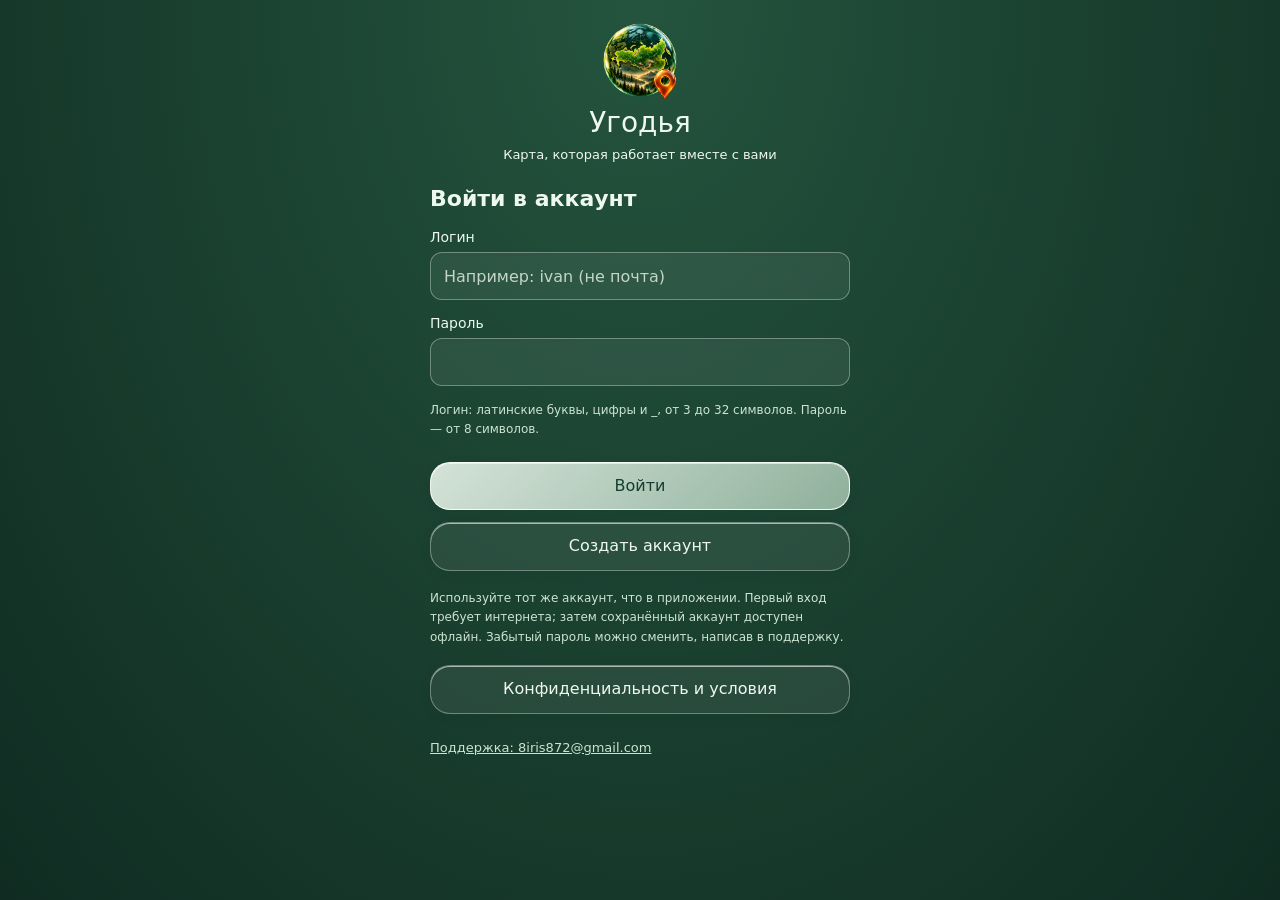
==== commit 518b161e: "Move Ugodya to huntland82.ru with safe same-origin recovery" ====
--- a/ugodya/index.html
+++ b/ugodya/index.html
@@ -1,87 +1,88 @@
-<!doctype html>
-<html lang="ru">
-  <head>
-    <meta charset="UTF-8" />
-    <meta http-equiv="Content-Security-Policy" content="default-src 'self'; script-src 'self'; worker-src 'self' blob:; child-src 'self' blob:; style-src 'self' 'unsafe-inline'; img-src 'self' data: blob: https://tile.openstreetmap.org https://server.arcgisonline.com; font-src 'self' data:; connect-src 'self' blob: https://dpqayaybdqugmogmmfww.supabase.co wss://dpqayaybdqugmogmmfww.supabase.co https://tile.openstreetmap.org https://server.arcgisonline.com; object-src 'none'; base-uri 'none'; form-action 'self'; frame-src 'none'; manifest-src 'self'" />
-    <meta name="referrer" content="strict-origin-when-cross-origin" />
-    <!-- Ugodya. Original application code is not offered under an open-source license.
-         Third-party components and map data retain their own licenses and attribution. -->
-    <meta
-      name="viewport"
-      content="width=device-width, initial-scale=1, viewport-fit=cover"
-    />
-    <meta name="theme-color" content="#173d2e" />
-    <meta name="apple-mobile-web-app-capable" content="yes" />
-    <meta name="apple-mobile-web-app-status-bar-style" content="default" />
-    <meta
-      name="description"
-      content="Угодья: карта Крыма, территории, точки и маршруты без интернета"
-    />
-    <link rel="manifest" href="/ugodya/manifest.webmanifest" />
-    <link rel="apple-touch-icon" href="/ugodya/branding/icon-192.png" />
-    <title>Угодья</title>
-    <script type="module" crossorigin src="/ugodya/assets/index-Bie2L0bs.js"></script>
-    <link rel="stylesheet" crossorigin href="/ugodya/assets/index-DWBjvHVB.css">
-  </head>
-  <body>
-    <script async src="/ugodya/boot-guard.js"></script>
-    <div id="splash">
-      <div class="brand-orb"><img class="brand-globe" src="/ugodya/branding/splash_globe.png" alt=""><img class="brand-pin" src="/ugodya/branding/splash_pin.png" alt=""></div>
-      <h1>Угодья</h1>
-      <p>Карта, которая работает вместе с вами</p>
-    </div>
-    <section id="auth-page" aria-label="Вход в Угодья" hidden></section>
-    <div id="app" hidden inert>
-      <header>
-        <button id="menu" aria-label="Открыть меню">☰</button>
-        <h1>Угодья</h1>
-        <button id="search" aria-label="Поиск">⌕</button
-        ><button id="sync" aria-label="Синхронизировать">↻</button>
-      </header>
-      <main id="map" aria-label="Карта Крыма"></main>
-      <div id="map-modes" class="glass" role="group" aria-label="Вид карты"><button id="mode-scheme" aria-pressed="true">Схема</button><button id="mode-satellite" aria-pressed="false">Спутник</button></div>
-      <div class="map-banners">
-        <section id="search-object-card" class="glass" hidden aria-label="Результат поиска"><div><strong id="search-object-name"></strong><small id="search-object-detail"></small><small id="search-object-geometry"></small><button id="search-object-copy" class="coordinate-copy" title="Скопировать координаты"></button></div><button id="search-object-close" aria-label="Закрыть результат поиска">×</button></section>
-      <section id="selected-territory-card" class="glass" hidden aria-label="Выбранное угодье"><div><strong id="selected-territory-name"></strong><small id="selected-territory-area"></small></div><button id="clear-territory-selection" aria-label="Снять выделение">×</button></section>
-      <div id="notice" role="status" hidden></div>
-      <div id="offline" hidden>
-        Нет интернета · работаем с сохранёнными данными
-      </div>
-      <div id="add-banner" hidden>
-        Нажмите на карту, чтобы поставить точку
-        <button id="cancel-add">Отмена</button>
-      </div>
-      <div id="track-banner" hidden></div>
-      <div id="download-banner" hidden><span id="download-summary"></span><button id="download-details" aria-label="Открыть загрузку карты">Подробнее</button></div>
-      </div>
-      <div class="bottom">
-        <section id="gps-panel" class="glass">
-          <button id="collapse" aria-label="Свернуть сведения">⌄</button>
-          <div id="gps-info">
-            <strong id="inside">Территории загружаются…</strong
-            ><strong id="distance">До ближайшей границы: —</strong
-            ><button id="copy-gps" class="text-button">
-              GPS: ожидание координат</button
-            ><small id="sync-info"
-              >Изменения сохраняются на этом устройстве</small
-            >
-          </div>
-        </section>
-        <div class="controls">
-          <button
-            id="add-point"
-            class="glass round"
-            aria-label="Добавить точку"
-          >
-            ✚</button
-          ><button id="locate" class="glass round" aria-label="Моя геопозиция">
-            ◎
-          </button>
-        </div>
-      </div>
-    </div>
-    <dialog id="onboarding" hidden aria-label="Знакомство с Угодьями"></dialog>
-    <dialog id="sheet"><div id="sheet-content"></div></dialog>
-    <div id="toast" role="status" hidden></div>
-  </body>
-</html>
+<!doctype html>
+<html lang="ru">
+  <head>
+    <meta charset="UTF-8" />
+    <meta http-equiv="Content-Security-Policy" content="default-src 'self'; script-src 'self'; worker-src 'self' blob:; child-src 'self' blob:; style-src 'self' 'unsafe-inline'; img-src 'self' data: blob: https://tile.openstreetmap.org https://server.arcgisonline.com; font-src 'self' data:; connect-src 'self' blob: https://huntland82.ru https://api.huntland82.ru wss://api.huntland82.ru https://tile.openstreetmap.org https://server.arcgisonline.com; object-src 'none'; base-uri 'none'; form-action 'self'; frame-src 'none'; manifest-src 'self'" />
+    <meta name="referrer" content="strict-origin-when-cross-origin" />
+    <!-- Ugodya. Original application code is not offered under an open-source license.
+         Third-party components and map data retain their own licenses and attribution. -->
+    <meta
+      name="viewport"
+      content="width=device-width, initial-scale=1, viewport-fit=cover"
+    />
+    <meta name="theme-color" content="#173d2e" />
+    <meta name="apple-mobile-web-app-capable" content="yes" />
+    <meta name="apple-mobile-web-app-status-bar-style" content="default" />
+    <meta
+      name="description"
+      content="Угодья: карта Крыма, территории, точки и маршруты без интернета"
+    />
+    <link rel="manifest" href="/ugodya/manifest.webmanifest" />
+    <link rel="apple-touch-icon" href="/ugodya/branding/icon-192.png" />
+    <title>Угодья</title>
+    <script type="module" crossorigin src="/ugodya/assets/index-jwjSgHmf.js"></script>
+    <link rel="stylesheet" crossorigin href="/ugodya/assets/index-4d1-SvYH.css">
+  </head>
+  <body>
+    <script async src="/ugodya/boot-guard.js"></script>
+    <div id="splash">
+      <div class="brand-orb"><img class="brand-globe" src="/ugodya/branding/splash_globe.png" alt=""><img class="brand-pin" src="/ugodya/branding/splash_pin.png" alt=""></div>
+      <h1>Угодья</h1>
+      <p>Карта, которая работает вместе с вами</p>
+    </div>
+    <section id="auth-page" aria-label="Вход в Угодья" hidden></section>
+    <div id="app" hidden inert>
+      <header>
+        <button id="menu" aria-label="Открыть меню">☰</button>
+        <h1>Угодья</h1>
+        <button id="search" aria-label="Поиск">⌕</button
+        ><button id="sync" aria-label="Синхронизировать">↻</button>
+      </header>
+      <main id="map" aria-label="Карта Крыма"></main>
+      <div id="map-modes" class="glass" role="group" aria-label="Вид карты"><button id="mode-scheme" aria-pressed="true">Схема</button><button id="mode-satellite" aria-pressed="false">Спутник</button></div>
+      <div class="map-banners">
+        <section id="search-object-card" class="glass" hidden aria-label="Результат поиска"><div><strong id="search-object-name"></strong><small id="search-object-detail"></small><small id="search-object-geometry"></small><button id="search-object-copy" class="coordinate-copy" title="Скопировать координаты"></button></div><button id="search-object-close" aria-label="Закрыть результат поиска">×</button></section>
+      <section id="selected-territory-card" class="glass" hidden aria-label="Выбранное угодье"><div><strong id="selected-territory-name"></strong><small id="selected-territory-area"></small></div><button id="clear-territory-selection" aria-label="Снять выделение">×</button></section>
+      <div id="notice" role="status" hidden></div>
+      <div id="offline" hidden>
+        Нет интернета · работаем с сохранёнными данными
+      </div>
+      <div id="add-banner" hidden>
+        Нажмите на карту, чтобы поставить точку
+        <button id="cancel-add">Отмена</button>
+      </div>
+      <div id="track-banner" hidden></div>
+      <div id="download-banner" hidden><span id="download-summary"></span><button id="download-details" aria-label="Открыть загрузку карты">Подробнее</button></div>
+      </div>
+      <div class="bottom">
+        <section id="gps-panel" class="glass">
+          <button id="collapse" aria-label="Свернуть сведения">⌄</button>
+          <div id="gps-info">
+            <strong id="inside">Территории загружаются…</strong
+            ><strong id="distance">До ближайшей границы: —</strong
+            ><button id="copy-gps" class="text-button">
+              GPS: ожидание координат</button
+            ><small id="sync-info"
+              >Изменения сохраняются на этом устройстве</small
+            >
+          </div>
+        </section>
+        <div class="controls">
+          <button
+            id="add-point"
+            class="glass round"
+            aria-label="Добавить точку"
+          >
+            ✚</button
+          ><button id="locate" class="glass round" aria-label="Моя геопозиция">
+            ◎
+          </button>
+        </div>
+      </div>
+    </div>
+    <dialog id="onboarding" hidden aria-label="Знакомство с Угодьями"></dialog>
+    <dialog id="sheet"><div id="sheet-content"></div></dialog>
+    <div id="toast" role="status" hidden></div>+
+  </body>
+</html>
--- a/ugodya/assets/index-4d1-SvYH.css
+++ b/ugodya/assets/index-4d1-SvYH.css
@@ -0,0 +1 @@
+.maplibregl-map{font:12px/20px Helvetica Neue,Arial,Helvetica,sans-serif;overflow:hidden;position:relative;-webkit-tap-highlight-color:rgb(0,0,0,0)}.maplibregl-canvas{left:0;position:absolute;top:0}.maplibregl-map:fullscreen{height:100%;width:100%}.maplibregl-ctrl-group button.maplibregl-ctrl-compass{touch-action:none}.maplibregl-canvas-container.maplibregl-interactive,.maplibregl-ctrl-group button.maplibregl-ctrl-compass{cursor:grab;-webkit-user-select:none;-moz-user-select:none;user-select:none}.maplibregl-canvas-container.maplibregl-interactive.maplibregl-track-pointer{cursor:pointer}.maplibregl-canvas-container.maplibregl-interactive:active,.maplibregl-ctrl-group button.maplibregl-ctrl-compass:active{cursor:grabbing}.maplibregl-canvas-container.maplibregl-touch-zoom-rotate,.maplibregl-canvas-container.maplibregl-touch-zoom-rotate .maplibregl-canvas{touch-action:pan-x pan-y}.maplibregl-canvas-container.maplibregl-touch-drag-pan,.maplibregl-canvas-container.maplibregl-touch-drag-pan .maplibregl-canvas{touch-action:pinch-zoom}.maplibregl-canvas-container.maplibregl-touch-zoom-rotate.maplibregl-touch-drag-pan,.maplibregl-canvas-container.maplibregl-touch-zoom-rotate.maplibregl-touch-drag-pan .maplibregl-canvas{touch-action:none}.maplibregl-canvas-container.maplibregl-touch-drag-pan.maplibregl-cooperative-gestures,.maplibregl-canvas-container.maplibregl-touch-drag-pan.maplibregl-cooperative-gestures .maplibregl-canvas{touch-action:pan-x pan-y}.maplibregl-ctrl-bottom-left,.maplibregl-ctrl-bottom-right,.maplibregl-ctrl-top-left,.maplibregl-ctrl-top-right{pointer-events:none;position:absolute;z-index:2}.maplibregl-ctrl-top-left{left:0;top:0}.maplibregl-ctrl-top-right{right:0;top:0}.maplibregl-ctrl-bottom-left{bottom:0;left:0}.maplibregl-ctrl-bottom-right{bottom:0;right:0}.maplibregl-ctrl{clear:both;pointer-events:auto;transform:translate(0)}.maplibregl-ctrl-top-left .maplibregl-ctrl{float:left;margin:10px 0 0 10px}.maplibregl-ctrl-top-right .maplibregl-ctrl{float:right;margin:10px 10px 0 0}.maplibregl-ctrl-bottom-left .maplibregl-ctrl{float:left;margin:0 0 10px 10px}.maplibregl-ctrl-bottom-right .maplibregl-ctrl{float:right;margin:0 10px 10px 0}.maplibregl-ctrl-group{background:#fff;border-radius:4px}.maplibregl-ctrl-group:not(:empty){box-shadow:0 0 0 2px #0000001a}@media(forced-colors:active){.maplibregl-ctrl-group:not(:empty){box-shadow:0 0 0 2px ButtonText}}.maplibregl-ctrl-group button{background-color:transparent;border:0;box-sizing:border-box;cursor:pointer;display:block;height:29px;outline:none;padding:0;width:29px}.maplibregl-ctrl-group button+button{border-top:1px solid #ddd}.maplibregl-ctrl button .maplibregl-ctrl-icon{background-position:50%;background-repeat:no-repeat;display:block;height:100%;width:100%}@media(forced-colors:active){.maplibregl-ctrl-icon{background-color:transparent}.maplibregl-ctrl-group button+button{border-top:1px solid ButtonText}}.maplibregl-ctrl button::-moz-focus-inner{border:0;padding:0}.maplibregl-ctrl-attrib-button:focus,.maplibregl-ctrl-group button:focus{box-shadow:0 0 2px 2px #0096ff}.maplibregl-ctrl button:disabled{cursor:not-allowed}.maplibregl-ctrl button:disabled .maplibregl-ctrl-icon{opacity:.25}@media(hover:hover){.maplibregl-ctrl button:not(:disabled):hover{background-color:#0000000d}}.maplibregl-ctrl button:not(:disabled):active{background-color:#0000000d}.maplibregl-ctrl-group button:focus:focus-visible{box-shadow:0 0 2px 2px #0096ff}.maplibregl-ctrl-group button:focus:not(:focus-visible){box-shadow:none}.maplibregl-ctrl-group button:focus:first-child{border-radius:4px 4px 0 0}.maplibregl-ctrl-group button:focus:last-child{border-radius:0 0 4px 4px}.maplibregl-ctrl-group button:focus:only-child{border-radius:inherit}.maplibregl-ctrl button.maplibregl-ctrl-zoom-out .maplibregl-ctrl-icon{background-image:url("data:image/svg+xml;charset=utf-8,%3Csvg xmlns='http://www.w3.org/2000/svg' width='29' height='29' fill='%23333' viewBox='0 0 29 29'%3E%3Cpath d='M10 13c-.75 0-1.5.75-1.5 1.5S9.25 16 10 16h9c.75 0 1.5-.75 1.5-1.5S19.75 13 19 13z'/%3E%3C/svg%3E")}.maplibregl-ctrl button.maplibregl-ctrl-zoom-in .maplibregl-ctrl-icon{background-image:url("data:image/svg+xml;charset=utf-8,%3Csvg xmlns='http://www.w3.org/2000/svg' width='29' height='29' fill='%23333' viewBox='0 0 29 29'%3E%3Cpath d='M14.5 8.5c-.75 0-1.5.75-1.5 1.5v3h-3c-.75 0-1.5.75-1.5 1.5S9.25 16 10 16h3v3c0 .75.75 1.5 1.5 1.5S16 19.75 16 19v-3h3c.75 0 1.5-.75 1.5-1.5S19.75 13 19 13h-3v-3c0-.75-.75-1.5-1.5-1.5'/%3E%3C/svg%3E")}@media(forced-colors:active){.maplibregl-ctrl button.maplibregl-ctrl-zoom-out .maplibregl-ctrl-icon{background-image:url("data:image/svg+xml;charset=utf-8,%3Csvg xmlns='http://www.w3.org/2000/svg' width='29' height='29' fill='%23fff' viewBox='0 0 29 29'%3E%3Cpath d='M10 13c-.75 0-1.5.75-1.5 1.5S9.25 16 10 16h9c.75 0 1.5-.75 1.5-1.5S19.75 13 19 13z'/%3E%3C/svg%3E")}.maplibregl-ctrl button.maplibregl-ctrl-zoom-in .maplibregl-ctrl-icon{background-image:url("data:image/svg+xml;charset=utf-8,%3Csvg xmlns='http://www.w3.org/2000/svg' width='29' height='29' fill='%23fff' viewBox='0 0 29 29'%3E%3Cpath d='M14.5 8.5c-.75 0-1.5.75-1.5 1.5v3h-3c-.75 0-1.5.75-1.5 1.5S9.25 16 10 16h3v3c0 .75.75 1.5 1.5 1.5S16 19.75 16 19v-3h3c.75 0 1.5-.75 1.5-1.5S19.75 13 19 13h-3v-3c0-.75-.75-1.5-1.5-1.5'/%3E%3C/svg%3E")}}@media(forced-colors:active)and (prefers-color-scheme:light){.maplibregl-ctrl button.maplibregl-ctrl-zoom-out .maplibregl-ctrl-icon{background-image:url("data:image/svg+xml;charset=utf-8,%3Csvg xmlns='http://www.w3.org/2000/svg' width='29' height='29' viewBox='0 0 29 29'%3E%3Cpath d='M10 13c-.75 0-1.5.75-1.5 1.5S9.25 16 10 16h9c.75 0 1.5-.75 1.5-1.5S19.75 13 19 13z'/%3E%3C/svg%3E")}.maplibregl-ctrl button.maplibregl-ctrl-zoom-in .maplibregl-ctrl-icon{background-image:url("data:image/svg+xml;charset=utf-8,%3Csvg xmlns='http://www.w3.org/2000/svg' width='29' height='29' viewBox='0 0 29 29'%3E%3Cpath d='M14.5 8.5c-.75 0-1.5.75-1.5 1.5v3h-3c-.75 0-1.5.75-1.5 1.5S9.25 16 10 16h3v3c0 .75.75 1.5 1.5 1.5S16 19.75 16 19v-3h3c.75 0 1.5-.75 1.5-1.5S19.75 13 19 13h-3v-3c0-.75-.75-1.5-1.5-1.5'/%3E%3C/svg%3E")}}.maplibregl-ctrl button.maplibregl-ctrl-fullscreen .maplibregl-ctrl-icon{background-image:url("data:image/svg+xml;charset=utf-8,%3Csvg xmlns='http://www.w3.org/2000/svg' width='29' height='29' fill='%23333' viewBox='0 0 29 29'%3E%3Cpath d='M24 16v5.5c0 1.75-.75 2.5-2.5 2.5H16v-1l3-1.5-4-5.5 1-1 5.5 4 1.5-3zM6 16l1.5 3 5.5-4 1 1-4 5.5 3 1.5v1H7.5C5.75 24 5 23.25 5 21.5V16zm7-11v1l-3 1.5 4 5.5-1 1-5.5-4L6 13H5V7.5C5 5.75 5.75 5 7.5 5zm11 2.5c0-1.75-.75-2.5-2.5-2.5H16v1l3 1.5-4 5.5 1 1 5.5-4 1.5 3h1z'/%3E%3C/svg%3E")}.maplibregl-ctrl button.maplibregl-ctrl-shrink .maplibregl-ctrl-icon{background-image:url("data:image/svg+xml;charset=utf-8,%3Csvg xmlns='http://www.w3.org/2000/svg' width='29' height='29' viewBox='0 0 29 29'%3E%3Cpath d='M18.5 16c-1.75 0-2.5.75-2.5 2.5V24h1l1.5-3 5.5 4 1-1-4-5.5 3-1.5v-1zM13 18.5c0-1.75-.75-2.5-2.5-2.5H5v1l3 1.5L4 24l1 1 5.5-4 1.5 3h1zm3-8c0 1.75.75 2.5 2.5 2.5H24v-1l-3-1.5L25 5l-1-1-5.5 4L17 5h-1zM10.5 13c1.75 0 2.5-.75 2.5-2.5V5h-1l-1.5 3L5 4 4 5l4 5.5L5 12v1z'/%3E%3C/svg%3E")}@media(forced-colors:active){.maplibregl-ctrl button.maplibregl-ctrl-fullscreen .maplibregl-ctrl-icon{background-image:url("data:image/svg+xml;charset=utf-8,%3Csvg xmlns='http://www.w3.org/2000/svg' width='29' height='29' fill='%23fff' viewBox='0 0 29 29'%3E%3Cpath d='M24 16v5.5c0 1.75-.75 2.5-2.5 2.5H16v-1l3-1.5-4-5.5 1-1 5.5 4 1.5-3zM6 16l1.5 3 5.5-4 1 1-4 5.5 3 1.5v1H7.5C5.75 24 5 23.25 5 21.5V16zm7-11v1l-3 1.5 4 5.5-1 1-5.5-4L6 13H5V7.5C5 5.75 5.75 5 7.5 5zm11 2.5c0-1.75-.75-2.5-2.5-2.5H16v1l3 1.5-4 5.5 1 1 5.5-4 1.5 3h1z'/%3E%3C/svg%3E")}.maplibregl-ctrl button.maplibregl-ctrl-shrink .maplibregl-ctrl-icon{background-image:url("data:image/svg+xml;charset=utf-8,%3Csvg xmlns='http://www.w3.org/2000/svg' width='29' height='29' fill='%23fff' viewBox='0 0 29 29'%3E%3Cpath d='M18.5 16c-1.75 0-2.5.75-2.5 2.5V24h1l1.5-3 5.5 4 1-1-4-5.5 3-1.5v-1zM13 18.5c0-1.75-.75-2.5-2.5-2.5H5v1l3 1.5L4 24l1 1 5.5-4 1.5 3h1zm3-8c0 1.75.75 2.5 2.5 2.5H24v-1l-3-1.5L25 5l-1-1-5.5 4L17 5h-1zM10.5 13c1.75 0 2.5-.75 2.5-2.5V5h-1l-1.5 3L5 4 4 5l4 5.5L5 12v1z'/%3E%3C/svg%3E")}}@media(forced-colors:active)and (prefers-color-scheme:light){.maplibregl-ctrl button.maplibregl-ctrl-fullscreen .maplibregl-ctrl-icon{background-image:url("data:image/svg+xml;charset=utf-8,%3Csvg xmlns='http://www.w3.org/2000/svg' width='29' height='29' viewBox='0 0 29 29'%3E%3Cpath d='M24 16v5.5c0 1.75-.75 2.5-2.5 2.5H16v-1l3-1.5-4-5.5 1-1 5.5 4 1.5-3zM6 16l1.5 3 5.5-4 1 1-4 5.5 3 1.5v1H7.5C5.75 24 5 23.25 5 21.5V16zm7-11v1l-3 1.5 4 5.5-1 1-5.5-4L6 13H5V7.5C5 5.75 5.75 5 7.5 5zm11 2.5c0-1.75-.75-2.5-2.5-2.5H16v1l3 1.5-4 5.5 1 1 5.5-4 1.5 3h1z'/%3E%3C/svg%3E")}.maplibregl-ctrl button.maplibregl-ctrl-shrink .maplibregl-ctrl-icon{background-image:url("data:image/svg+xml;charset=utf-8,%3Csvg xmlns='http://www.w3.org/2000/svg' width='29' height='29' viewBox='0 0 29 29'%3E%3Cpath d='M18.5 16c-1.75 0-2.5.75-2.5 2.5V24h1l1.5-3 5.5 4 1-1-4-5.5 3-1.5v-1zM13 18.5c0-1.75-.75-2.5-2.5-2.5H5v1l3 1.5L4 24l1 1 5.5-4 1.5 3h1zm3-8c0 1.75.75 2.5 2.5 2.5H24v-1l-3-1.5L25 5l-1-1-5.5 4L17 5h-1zM10.5 13c1.75 0 2.5-.75 2.5-2.5V5h-1l-1.5 3L5 4 4 5l4 5.5L5 12v1z'/%3E%3C/svg%3E")}}.maplibregl-ctrl button.maplibregl-ctrl-compass .maplibregl-ctrl-icon{background-image:url("data:image/svg+xml;charset=utf-8,%3Csvg xmlns='http://www.w3.org/2000/svg' width='29' height='29' fill='%23333' viewBox='0 0 29 29'%3E%3Cpath d='m10.5 14 4-8 4 8z'/%3E%3Cpath fill='%23ccc' d='m10.5 16 4 8 4-8z'/%3E%3C/svg%3E")}@media(forced-colors:active){.maplibregl-ctrl button.maplibregl-ctrl-compass .maplibregl-ctrl-icon{background-image:url("data:image/svg+xml;charset=utf-8,%3Csvg xmlns='http://www.w3.org/2000/svg' width='29' height='29' fill='%23fff' viewBox='0 0 29 29'%3E%3Cpath d='m10.5 14 4-8 4 8z'/%3E%3Cpath fill='%23ccc' d='m10.5 16 4 8 4-8z'/%3E%3C/svg%3E")}}@media(forced-colors:active)and (prefers-color-scheme:light){.maplibregl-ctrl button.maplibregl-ctrl-compass .maplibregl-ctrl-icon{background-image:url("data:image/svg+xml;charset=utf-8,%3Csvg xmlns='http://www.w3.org/2000/svg' width='29' height='29' viewBox='0 0 29 29'%3E%3Cpath d='m10.5 14 4-8 4 8z'/%3E%3Cpath fill='%23ccc' d='m10.5 16 4 8 4-8z'/%3E%3C/svg%3E")}}.maplibregl-ctrl button.maplibregl-ctrl-globe .maplibregl-ctrl-icon{background-image:url("data:image/svg+xml;charset=utf-8,%3Csvg xmlns='http://www.w3.org/2000/svg' width='22' height='22' fill='none' stroke='%23333' viewBox='0 0 22 22'%3E%3Ccircle cx='11' cy='11' r='8.5'/%3E%3Cpath d='M17.5 11c0 4.819-3.02 8.5-6.5 8.5S4.5 15.819 4.5 11 7.52 2.5 11 2.5s6.5 3.681 6.5 8.5Z'/%3E%3Cpath d='M13.5 11c0 2.447-.331 4.64-.853 6.206-.262.785-.562 1.384-.872 1.777-.314.399-.58.517-.775.517s-.461-.118-.775-.517c-.31-.393-.61-.992-.872-1.777C8.831 15.64 8.5 13.446 8.5 11s.331-4.64.853-6.206c.262-.785.562-1.384.872-1.777.314-.399.58-.517.775-.517s.461.118.775.517c.31.393.61.992.872 1.777.522 1.565.853 3.76.853 6.206Z'/%3E%3Cpath d='M11 7.5c-1.909 0-3.622-.166-4.845-.428-.616-.132-1.08-.283-1.379-.434a1.3 1.3 0 0 1-.224-.138q.07-.058.224-.138c.299-.151.763-.302 1.379-.434C7.378 5.666 9.091 5.5 11 5.5s3.622.166 4.845.428c.616.132 1.08.283 1.379.434.105.053.177.1.224.138q-.07.058-.224.138c-.299.151-.763.302-1.379.434-1.223.262-2.936.428-4.845.428ZM4.486 6.436ZM11 16.5c-1.909 0-3.622-.166-4.845-.428-.616-.132-1.08-.283-1.379-.434a1.3 1.3 0 0 1-.224-.138 1.3 1.3 0 0 1 .224-.138c.299-.151.763-.302 1.379-.434C7.378 14.666 9.091 14.5 11 14.5s3.622.166 4.845.428c.616.132 1.08.283 1.379.434.105.053.177.1.224.138a1.3 1.3 0 0 1-.224.138c-.299.151-.763.302-1.379.434-1.223.262-2.936.428-4.845.428Zm-6.514-1.064ZM11 12.5c-2.46 0-4.672-.222-6.255-.574-.796-.177-1.406-.38-1.805-.59a1.5 1.5 0 0 1-.39-.272.3.3 0 0 1-.047-.064.3.3 0 0 1 .048-.064c.066-.073.189-.167.389-.272.399-.21 1.009-.413 1.805-.59C6.328 9.722 8.54 9.5 11 9.5s4.672.222 6.256.574c.795.177 1.405.38 1.804.59.2.105.323.2.39.272a.3.3 0 0 1 .047.064.3.3 0 0 1-.048.064 1.4 1.4 0 0 1-.389.272c-.399.21-1.009.413-1.804.59-1.584.352-3.796.574-6.256.574Zm-8.501-1.51v.002zm0 .018v.002zm17.002.002v-.002zm0-.018v-.002z'/%3E%3C/svg%3E")}.maplibregl-ctrl button.maplibregl-ctrl-globe-enabled .maplibregl-ctrl-icon{background-image:url("data:image/svg+xml;charset=utf-8,%3Csvg xmlns='http://www.w3.org/2000/svg' width='22' height='22' fill='none' stroke='%2333b5e5' viewBox='0 0 22 22'%3E%3Ccircle cx='11' cy='11' r='8.5'/%3E%3Cpath d='M17.5 11c0 4.819-3.02 8.5-6.5 8.5S4.5 15.819 4.5 11 7.52 2.5 11 2.5s6.5 3.681 6.5 8.5Z'/%3E%3Cpath d='M13.5 11c0 2.447-.331 4.64-.853 6.206-.262.785-.562 1.384-.872 1.777-.314.399-.58.517-.775.517s-.461-.118-.775-.517c-.31-.393-.61-.992-.872-1.777C8.831 15.64 8.5 13.446 8.5 11s.331-4.64.853-6.206c.262-.785.562-1.384.872-1.777.314-.399.58-.517.775-.517s.461.118.775.517c.31.393.61.992.872 1.777.522 1.565.853 3.76.853 6.206Z'/%3E%3Cpath d='M11 7.5c-1.909 0-3.622-.166-4.845-.428-.616-.132-1.08-.283-1.379-.434a1.3 1.3 0 0 1-.224-.138q.07-.058.224-.138c.299-.151.763-.302 1.379-.434C7.378 5.666 9.091 5.5 11 5.5s3.622.166 4.845.428c.616.132 1.08.283 1.379.434.105.053.177.1.224.138q-.07.058-.224.138c-.299.151-.763.302-1.379.434-1.223.262-2.936.428-4.845.428ZM4.486 6.436ZM11 16.5c-1.909 0-3.622-.166-4.845-.428-.616-.132-1.08-.283-1.379-.434a1.3 1.3 0 0 1-.224-.138 1.3 1.3 0 0 1 .224-.138c.299-.151.763-.302 1.379-.434C7.378 14.666 9.091 14.5 11 14.5s3.622.166 4.845.428c.616.132 1.08.283 1.379.434.105.053.177.1.224.138a1.3 1.3 0 0 1-.224.138c-.299.151-.763.302-1.379.434-1.223.262-2.936.428-4.845.428Zm-6.514-1.064ZM11 12.5c-2.46 0-4.672-.222-6.255-.574-.796-.177-1.406-.38-1.805-.59a1.5 1.5 0 0 1-.39-.272.3.3 0 0 1-.047-.064.3.3 0 0 1 .048-.064c.066-.073.189-.167.389-.272.399-.21 1.009-.413 1.805-.59C6.328 9.722 8.54 9.5 11 9.5s4.672.222 6.256.574c.795.177 1.405.38 1.804.59.2.105.323.2.39.272a.3.3 0 0 1 .047.064.3.3 0 0 1-.048.064 1.4 1.4 0 0 1-.389.272c-.399.21-1.009.413-1.804.59-1.584.352-3.796.574-6.256.574Zm-8.501-1.51v.002zm0 .018v.002zm17.002.002v-.002zm0-.018v-.002z'/%3E%3C/svg%3E")}.maplibregl-ctrl button.maplibregl-ctrl-terrain .maplibregl-ctrl-icon{background-image:url("data:image/svg+xml;charset=utf-8,%3Csvg xmlns='http://www.w3.org/2000/svg' width='22' height='22' fill='%23333' viewBox='0 0 22 22'%3E%3Cpath d='m1.754 13.406 4.453-4.851 3.09 3.09 3.281 3.277.969-.969-3.309-3.312 3.844-4.121 6.148 6.886h1.082v-.855l-7.207-8.07-4.84 5.187L6.169 6.57l-5.48 5.965v.871ZM.688 16.844h20.625v1.375H.688Zm0 0'/%3E%3C/svg%3E")}.maplibregl-ctrl button.maplibregl-ctrl-terrain-enabled .maplibregl-ctrl-icon{background-image:url("data:image/svg+xml;charset=utf-8,%3Csvg xmlns='http://www.w3.org/2000/svg' width='22' height='22' fill='%2333b5e5' viewBox='0 0 22 22'%3E%3Cpath d='m1.754 13.406 4.453-4.851 3.09 3.09 3.281 3.277.969-.969-3.309-3.312 3.844-4.121 6.148 6.886h1.082v-.855l-7.207-8.07-4.84 5.187L6.169 6.57l-5.48 5.965v.871ZM.688 16.844h20.625v1.375H.688Zm0 0'/%3E%3C/svg%3E")}.maplibregl-ctrl button.maplibregl-ctrl-geolocate .maplibregl-ctrl-icon{background-image:url("data:image/svg+xml;charset=utf-8,%3Csvg xmlns='http://www.w3.org/2000/svg' width='29' height='29' fill='%23333' viewBox='0 0 20 20'%3E%3Cpath d='M10 4C9 4 9 5 9 5v.1A5 5 0 0 0 5.1 9H5s-1 0-1 1 1 1 1 1h.1A5 5 0 0 0 9 14.9v.1s0 1 1 1 1-1 1-1v-.1a5 5 0 0 0 3.9-3.9h.1s1 0 1-1-1-1-1-1h-.1A5 5 0 0 0 11 5.1V5s0-1-1-1m0 2.5a3.5 3.5 0 1 1 0 7 3.5 3.5 0 1 1 0-7'/%3E%3Ccircle cx='10' cy='10' r='2'/%3E%3C/svg%3E")}.maplibregl-ctrl button.maplibregl-ctrl-geolocate:disabled .maplibregl-ctrl-icon{background-image:url("data:image/svg+xml;charset=utf-8,%3Csvg xmlns='http://www.w3.org/2000/svg' width='29' height='29' fill='%23aaa' viewBox='0 0 20 20'%3E%3Cpath d='M10 4C9 4 9 5 9 5v.1A5 5 0 0 0 5.1 9H5s-1 0-1 1 1 1 1 1h.1A5 5 0 0 0 9 14.9v.1s0 1 1 1 1-1 1-1v-.1a5 5 0 0 0 3.9-3.9h.1s1 0 1-1-1-1-1-1h-.1A5 5 0 0 0 11 5.1V5s0-1-1-1m0 2.5a3.5 3.5 0 1 1 0 7 3.5 3.5 0 1 1 0-7'/%3E%3Ccircle cx='10' cy='10' r='2'/%3E%3Cpath fill='red' d='m14 5 1 1-9 9-1-1z'/%3E%3C/svg%3E")}.maplibregl-ctrl button.maplibregl-ctrl-geolocate.maplibregl-ctrl-geolocate-active .maplibregl-ctrl-icon{background-image:url("data:image/svg+xml;charset=utf-8,%3Csvg xmlns='http://www.w3.org/2000/svg' width='29' height='29' fill='%2333b5e5' viewBox='0 0 20 20'%3E%3Cpath d='M10 4C9 4 9 5 9 5v.1A5 5 0 0 0 5.1 9H5s-1 0-1 1 1 1 1 1h.1A5 5 0 0 0 9 14.9v.1s0 1 1 1 1-1 1-1v-.1a5 5 0 0 0 3.9-3.9h.1s1 0 1-1-1-1-1-1h-.1A5 5 0 0 0 11 5.1V5s0-1-1-1m0 2.5a3.5 3.5 0 1 1 0 7 3.5 3.5 0 1 1 0-7'/%3E%3Ccircle cx='10' cy='10' r='2'/%3E%3C/svg%3E")}.maplibregl-ctrl button.maplibregl-ctrl-geolocate.maplibregl-ctrl-geolocate-active-error .maplibregl-ctrl-icon{background-image:url("data:image/svg+xml;charset=utf-8,%3Csvg xmlns='http://www.w3.org/2000/svg' width='29' height='29' fill='%23e58978' viewBox='0 0 20 20'%3E%3Cpath d='M10 4C9 4 9 5 9 5v.1A5 5 0 0 0 5.1 9H5s-1 0-1 1 1 1 1 1h.1A5 5 0 0 0 9 14.9v.1s0 1 1 1 1-1 1-1v-.1a5 5 0 0 0 3.9-3.9h.1s1 0 1-1-1-1-1-1h-.1A5 5 0 0 0 11 5.1V5s0-1-1-1m0 2.5a3.5 3.5 0 1 1 0 7 3.5 3.5 0 1 1 0-7'/%3E%3Ccircle cx='10' cy='10' r='2'/%3E%3C/svg%3E")}.maplibregl-ctrl button.maplibregl-ctrl-geolocate.maplibregl-ctrl-geolocate-background .maplibregl-ctrl-icon{background-image:url("data:image/svg+xml;charset=utf-8,%3Csvg xmlns='http://www.w3.org/2000/svg' width='29' height='29' fill='%2333b5e5' viewBox='0 0 20 20'%3E%3Cpath d='M10 4C9 4 9 5 9 5v.1A5 5 0 0 0 5.1 9H5s-1 0-1 1 1 1 1 1h.1A5 5 0 0 0 9 14.9v.1s0 1 1 1 1-1 1-1v-.1a5 5 0 0 0 3.9-3.9h.1s1 0 1-1-1-1-1-1h-.1A5 5 0 0 0 11 5.1V5s0-1-1-1m0 2.5a3.5 3.5 0 1 1 0 7 3.5 3.5 0 1 1 0-7'/%3E%3C/svg%3E")}.maplibregl-ctrl button.maplibregl-ctrl-geolocate.maplibregl-ctrl-geolocate-background-error .maplibregl-ctrl-icon{background-image:url("data:image/svg+xml;charset=utf-8,%3Csvg xmlns='http://www.w3.org/2000/svg' width='29' height='29' fill='%23e54e33' viewBox='0 0 20 20'%3E%3Cpath d='M10 4C9 4 9 5 9 5v.1A5 5 0 0 0 5.1 9H5s-1 0-1 1 1 1 1 1h.1A5 5 0 0 0 9 14.9v.1s0 1 1 1 1-1 1-1v-.1a5 5 0 0 0 3.9-3.9h.1s1 0 1-1-1-1-1-1h-.1A5 5 0 0 0 11 5.1V5s0-1-1-1m0 2.5a3.5 3.5 0 1 1 0 7 3.5 3.5 0 1 1 0-7'/%3E%3C/svg%3E")}.maplibregl-ctrl button.maplibregl-ctrl-geolocate.maplibregl-ctrl-geolocate-waiting .maplibregl-ctrl-icon{animation:maplibregl-spin 2s linear infinite}@media(forced-colors:active){.maplibregl-ctrl button.maplibregl-ctrl-geolocate .maplibregl-ctrl-icon{background-image:url("data:image/svg+xml;charset=utf-8,%3Csvg xmlns='http://www.w3.org/2000/svg' width='29' height='29' fill='%23fff' viewBox='0 0 20 20'%3E%3Cpath d='M10 4C9 4 9 5 9 5v.1A5 5 0 0 0 5.1 9H5s-1 0-1 1 1 1 1 1h.1A5 5 0 0 0 9 14.9v.1s0 1 1 1 1-1 1-1v-.1a5 5 0 0 0 3.9-3.9h.1s1 0 1-1-1-1-1-1h-.1A5 5 0 0 0 11 5.1V5s0-1-1-1m0 2.5a3.5 3.5 0 1 1 0 7 3.5 3.5 0 1 1 0-7'/%3E%3Ccircle cx='10' cy='10' r='2'/%3E%3C/svg%3E")}.maplibregl-ctrl button.maplibregl-ctrl-geolocate:disabled .maplibregl-ctrl-icon{background-image:url("data:image/svg+xml;charset=utf-8,%3Csvg xmlns='http://www.w3.org/2000/svg' width='29' height='29' fill='%23999' viewBox='0 0 20 20'%3E%3Cpath d='M10 4C9 4 9 5 9 5v.1A5 5 0 0 0 5.1 9H5s-1 0-1 1 1 1 1 1h.1A5 5 0 0 0 9 14.9v.1s0 1 1 1 1-1 1-1v-.1a5 5 0 0 0 3.9-3.9h.1s1 0 1-1-1-1-1-1h-.1A5 5 0 0 0 11 5.1V5s0-1-1-1m0 2.5a3.5 3.5 0 1 1 0 7 3.5 3.5 0 1 1 0-7'/%3E%3Ccircle cx='10' cy='10' r='2'/%3E%3Cpath fill='red' d='m14 5 1 1-9 9-1-1z'/%3E%3C/svg%3E")}.maplibregl-ctrl button.maplibregl-ctrl-geolocate.maplibregl-ctrl-geolocate-active .maplibregl-ctrl-icon{background-image:url("data:image/svg+xml;charset=utf-8,%3Csvg xmlns='http://www.w3.org/2000/svg' width='29' height='29' fill='%2333b5e5' viewBox='0 0 20 20'%3E%3Cpath d='M10 4C9 4 9 5 9 5v.1A5 5 0 0 0 5.1 9H5s-1 0-1 1 1 1 1 1h.1A5 5 0 0 0 9 14.9v.1s0 1 1 1 1-1 1-1v-.1a5 5 0 0 0 3.9-3.9h.1s1 0 1-1-1-1-1-1h-.1A5 5 0 0 0 11 5.1V5s0-1-1-1m0 2.5a3.5 3.5 0 1 1 0 7 3.5 3.5 0 1 1 0-7'/%3E%3Ccircle cx='10' cy='10' r='2'/%3E%3C/svg%3E")}.maplibregl-ctrl button.maplibregl-ctrl-geolocate.maplibregl-ctrl-geolocate-active-error .maplibregl-ctrl-icon{background-image:url("data:image/svg+xml;charset=utf-8,%3Csvg xmlns='http://www.w3.org/2000/svg' width='29' height='29' fill='%23e58978' viewBox='0 0 20 20'%3E%3Cpath d='M10 4C9 4 9 5 9 5v.1A5 5 0 0 0 5.1 9H5s-1 0-1 1 1 1 1 1h.1A5 5 0 0 0 9 14.9v.1s0 1 1 1 1-1 1-1v-.1a5 5 0 0 0 3.9-3.9h.1s1 0 1-1-1-1-1-1h-.1A5 5 0 0 0 11 5.1V5s0-1-1-1m0 2.5a3.5 3.5 0 1 1 0 7 3.5 3.5 0 1 1 0-7'/%3E%3Ccircle cx='10' cy='10' r='2'/%3E%3C/svg%3E")}.maplibregl-ctrl button.maplibregl-ctrl-geolocate.maplibregl-ctrl-geolocate-background .maplibregl-ctrl-icon{background-image:url("data:image/svg+xml;charset=utf-8,%3Csvg xmlns='http://www.w3.org/2000/svg' width='29' height='29' fill='%2333b5e5' viewBox='0 0 20 20'%3E%3Cpath d='M10 4C9 4 9 5 9 5v.1A5 5 0 0 0 5.1 9H5s-1 0-1 1 1 1 1 1h.1A5 5 0 0 0 9 14.9v.1s0 1 1 1 1-1 1-1v-.1a5 5 0 0 0 3.9-3.9h.1s1 0 1-1-1-1-1-1h-.1A5 5 0 0 0 11 5.1V5s0-1-1-1m0 2.5a3.5 3.5 0 1 1 0 7 3.5 3.5 0 1 1 0-7'/%3E%3C/svg%3E")}.maplibregl-ctrl button.maplibregl-ctrl-geolocate.maplibregl-ctrl-geolocate-background-error .maplibregl-ctrl-icon{background-image:url("data:image/svg+xml;charset=utf-8,%3Csvg xmlns='http://www.w3.org/2000/svg' width='29' height='29' fill='%23e54e33' viewBox='0 0 20 20'%3E%3Cpath d='M10 4C9 4 9 5 9 5v.1A5 5 0 0 0 5.1 9H5s-1 0-1 1 1 1 1 1h.1A5 5 0 0 0 9 14.9v.1s0 1 1 1 1-1 1-1v-.1a5 5 0 0 0 3.9-3.9h.1s1 0 1-1-1-1-1-1h-.1A5 5 0 0 0 11 5.1V5s0-1-1-1m0 2.5a3.5 3.5 0 1 1 0 7 3.5 3.5 0 1 1 0-7'/%3E%3C/svg%3E")}}@media(forced-colors:active)and (prefers-color-scheme:light){.maplibregl-ctrl button.maplibregl-ctrl-geolocate .maplibregl-ctrl-icon{background-image:url("data:image/svg+xml;charset=utf-8,%3Csvg xmlns='http://www.w3.org/2000/svg' width='29' height='29' viewBox='0 0 20 20'%3E%3Cpath d='M10 4C9 4 9 5 9 5v.1A5 5 0 0 0 5.1 9H5s-1 0-1 1 1 1 1 1h.1A5 5 0 0 0 9 14.9v.1s0 1 1 1 1-1 1-1v-.1a5 5 0 0 0 3.9-3.9h.1s1 0 1-1-1-1-1-1h-.1A5 5 0 0 0 11 5.1V5s0-1-1-1m0 2.5a3.5 3.5 0 1 1 0 7 3.5 3.5 0 1 1 0-7'/%3E%3Ccircle cx='10' cy='10' r='2'/%3E%3C/svg%3E")}.maplibregl-ctrl button.maplibregl-ctrl-geolocate:disabled .maplibregl-ctrl-icon{background-image:url("data:image/svg+xml;charset=utf-8,%3Csvg xmlns='http://www.w3.org/2000/svg' width='29' height='29' fill='%23666' viewBox='0 0 20 20'%3E%3Cpath d='M10 4C9 4 9 5 9 5v.1A5 5 0 0 0 5.1 9H5s-1 0-1 1 1 1 1 1h.1A5 5 0 0 0 9 14.9v.1s0 1 1 1 1-1 1-1v-.1a5 5 0 0 0 3.9-3.9h.1s1 0 1-1-1-1-1-1h-.1A5 5 0 0 0 11 5.1V5s0-1-1-1m0 2.5a3.5 3.5 0 1 1 0 7 3.5 3.5 0 1 1 0-7'/%3E%3Ccircle cx='10' cy='10' r='2'/%3E%3Cpath fill='red' d='m14 5 1 1-9 9-1-1z'/%3E%3C/svg%3E")}}@keyframes maplibregl-spin{0%{transform:rotate(0)}to{transform:rotate(1turn)}}a.maplibregl-ctrl-logo{background-image:url("data:image/svg+xml;charset=utf-8,%3Csvg xmlns='http://www.w3.org/2000/svg' width='88' height='23' fill='none'%3E%3Cpath fill='%23000' fill-opacity='.4' fill-rule='evenodd' d='M17.408 16.796h-1.827l2.501-12.095h.198l3.324 6.533.988 2.19.988-2.19 3.258-6.533h.181l2.6 12.095h-1.81l-1.218-5.644-.362-1.71-.658 1.71-2.929 5.644h-.098l-2.914-5.644-.757-1.71-.345 1.71zm1.958-3.42-.726 3.663a1.255 1.255 0 0 1-1.232 1.011h-1.827a1.255 1.255 0 0 1-1.229-1.509l2.501-12.095a1.255 1.255 0 0 1 1.23-1.001h.197a1.25 1.25 0 0 1 1.12.685l3.19 6.273 3.125-6.263a1.25 1.25 0 0 1 1.123-.695h.181a1.255 1.255 0 0 1 1.227.991l1.443 6.71a5 5 0 0 1 .314-.787l.009-.016a4.6 4.6 0 0 1 1.777-1.887c.782-.46 1.668-.667 2.611-.667a4.6 4.6 0 0 1 1.7.32l.306.134c.21-.16.474-.256.759-.256h1.694a1.255 1.255 0 0 1 1.212.925 1.255 1.255 0 0 1 1.212-.925h1.711c.284 0 .545.094.755.252.613-.3 1.312-.45 2.075-.45 1.356 0 2.557.445 3.482 1.4q.47.48.763 1.064V4.701a1.255 1.255 0 0 1 1.255-1.255h1.86A1.255 1.255 0 0 1 54.44 4.7v9.194h2.217c.19 0 .37.043.532.118v-4.77c0-.356.147-.678.385-.906a2.42 2.42 0 0 1-.682-1.71c0-.665.267-1.253.735-1.7a2.45 2.45 0 0 1 1.722-.674 2.43 2.43 0 0 1 1.705.675q.318.302.504.683V4.7a1.255 1.255 0 0 1 1.255-1.255h1.744A1.255 1.255 0 0 1 65.812 4.7v3.335a4.8 4.8 0 0 1 1.526-.246c.938 0 1.817.214 2.59.69a4.47 4.47 0 0 1 1.67 1.743v-.98a1.255 1.255 0 0 1 1.256-1.256h1.777c.233 0 .451.064.639.174a3.4 3.4 0 0 1 1.567-.372c.346 0 .861.02 1.285.232a1.25 1.25 0 0 1 .689 1.004 4.7 4.7 0 0 1 .853-.588c.795-.44 1.675-.647 2.61-.647 1.385 0 2.65.39 3.525 1.396.836.938 1.168 2.173 1.168 3.528q-.001.515-.056 1.051a1.255 1.255 0 0 1-.947 1.09l.408.952a1.255 1.255 0 0 1-.477 1.552c-.418.268-.92.463-1.458.612-.613.171-1.304.244-2.049.244-1.06 0-2.043-.207-2.886-.698l-.015-.008c-.798-.48-1.419-1.135-1.818-1.963l-.004-.008a5.8 5.8 0 0 1-.548-2.512q0-.429.053-.843a1.3 1.3 0 0 1-.333-.086l-.166-.004c-.223 0-.426.062-.643.228-.03.024-.142.139-.142.59v3.883a1.255 1.255 0 0 1-1.256 1.256h-1.777a1.255 1.255 0 0 1-1.256-1.256V15.69l-.032.057a4.8 4.8 0 0 1-1.86 1.833 5.04 5.04 0 0 1-2.484.634 4.5 4.5 0 0 1-1.935-.424 1.25 1.25 0 0 1-.764.258h-1.71a1.255 1.255 0 0 1-1.256-1.255V7.687a2.4 2.4 0 0 1-.428.625c.253.23.412.561.412.93v7.553a1.255 1.255 0 0 1-1.256 1.255h-1.843a1.25 1.25 0 0 1-.894-.373c-.228.23-.544.373-.894.373H51.32a1.255 1.255 0 0 1-1.256-1.255v-1.251l-.061.117a4.7 4.7 0 0 1-1.782 1.884 4.77 4.77 0 0 1-2.485.67 5.6 5.6 0 0 1-1.485-.188l.009 2.764a1.255 1.255 0 0 1-1.255 1.259h-1.729a1.255 1.255 0 0 1-1.255-1.255v-3.537a1.255 1.255 0 0 1-1.167.793h-1.679a1.25 1.25 0 0 1-.77-.263 4.5 4.5 0 0 1-1.945.429c-.885 0-1.724-.21-2.495-.632l-.017-.01a5 5 0 0 1-1.081-.836 1.255 1.255 0 0 1-1.254 1.312h-1.81a1.255 1.255 0 0 1-1.228-.99l-.782-3.625-2.044 3.939a1.25 1.25 0 0 1-1.115.676h-.098a1.25 1.25 0 0 1-1.116-.68l-2.061-3.994zM35.92 16.63l.207-.114.223-.15q.493-.356.735-.785l.061-.118.033 1.332h1.678V9.242h-1.694l-.033 1.267q-.133-.329-.526-.658l-.032-.028a3.2 3.2 0 0 0-.668-.428l-.27-.12a3.3 3.3 0 0 0-1.235-.23q-1.136-.001-1.974.493a3.36 3.36 0 0 0-1.3 1.382q-.445.89-.444 2.074 0 1.2.51 2.107a3.8 3.8 0 0 0 1.382 1.381 3.9 3.9 0 0 0 1.893.477q.795 0 1.455-.33zm-2.789-5.38q-.576.675-.575 1.762 0 1.102.559 1.794.576.675 1.645.675a2.25 2.25 0 0 0 .934-.19 2.2 2.2 0 0 0 .468-.29l.178-.161a2.2 2.2 0 0 0 .397-.561q.244-.5.244-1.15v-.115q0-.708-.296-1.267l-.043-.077a2.2 2.2 0 0 0-.633-.709l-.13-.086-.047-.028a2.1 2.1 0 0 0-1.073-.285q-1.052 0-1.629.692zm2.316 2.706c.163-.17.28-.407.28-.83v-.114c0-.292-.06-.508-.15-.68a.96.96 0 0 0-.353-.389.85.85 0 0 0-.464-.127c-.4 0-.56.114-.664.239l-.01.012c-.148.174-.275.45-.275.945 0 .506.122.801.27.99.097.11.266.224.68.224.303 0 .504-.09.687-.269zm7.545 1.705a2.6 2.6 0 0 0 .331.423q.319.33.755.548l.173.074q.65.255 1.49.255 1.02 0 1.844-.493a3.45 3.45 0 0 0 1.316-1.4q.493-.904.493-2.089 0-1.909-.988-2.913-.988-1.02-2.584-1.02-.898 0-1.575.347a3 3 0 0 0-.415.262l-.199.166a3.4 3.4 0 0 0-.64.82V9.242h-1.712v11.553h1.729l-.017-5.134zm.53-1.138q.206.29.48.5l.155.11.053.034q.51.296 1.119.297 1.07 0 1.645-.675.577-.69.576-1.762 0-1.119-.576-1.777-.558-.675-1.645-.675-.435 0-.835.16a2 2 0 0 0-.284.136 2 2 0 0 0-.363.254 2.2 2.2 0 0 0-.46.569l-.082.162a2.6 2.6 0 0 0-.213 1.072v.115q0 .707.296 1.267l.135.211zm.964-.818a1.1 1.1 0 0 0 .367.385.94.94 0 0 0 .476.118c.423 0 .59-.117.687-.23.159-.194.28-.478.28-.95 0-.53-.133-.8-.266-.952l-.021-.025c-.078-.094-.231-.221-.68-.221a1 1 0 0 0-.503.135l-.012.007a.86.86 0 0 0-.335.343c-.073.133-.132.324-.132.614v.115a1.4 1.4 0 0 0 .14.66zm15.7-6.222q.347-.346.346-.856a1.05 1.05 0 0 0-.345-.79 1.18 1.18 0 0 0-.84-.329q-.51 0-.855.33a1.05 1.05 0 0 0-.346.79q0 .51.346.855.345.346.856.346.51 0 .839-.346zm4.337 9.314.033-1.332q.191.403.59.747l.098.081a4 4 0 0 0 .316.224l.223.122a3.2 3.2 0 0 0 1.44.322 3.8 3.8 0 0 0 1.875-.477 3.5 3.5 0 0 0 1.382-1.366q.527-.89.526-2.09 0-1.184-.444-2.073a3.24 3.24 0 0 0-1.283-1.399q-.823-.51-1.942-.51a3.5 3.5 0 0 0-1.527.344l-.086.043-.165.09a3 3 0 0 0-.33.214q-.432.315-.656.707a2 2 0 0 0-.099.198l.082-1.283V4.701h-1.744v12.095zm.473-2.509a2.5 2.5 0 0 0 .566.7q.117.098.245.18l.144.08a2.1 2.1 0 0 0 .975.232q1.07 0 1.645-.675.576-.69.576-1.778 0-1.102-.576-1.777-.56-.691-1.645-.692a2.2 2.2 0 0 0-1.015.235q-.22.113-.415.282l-.15.142a2.1 2.1 0 0 0-.42.594q-.223.479-.223 1.1v.115q0 .705.293 1.26zm2.616-.293c.157-.191.28-.479.28-.967 0-.51-.13-.79-.276-.961l-.021-.026c-.082-.1-.232-.225-.67-.225a.87.87 0 0 0-.681.279l-.012.011c-.154.155-.274.38-.274.807v.115c0 .285.057.499.144.669a1.1 1.1 0 0 0 .367.405c.137.082.28.123.455.123.423 0 .59-.118.686-.23zm8.266-3.013q.345-.13.724-.14l.069-.002q.493 0 .642.099l.247-1.794q-.196-.099-.717-.099a2.3 2.3 0 0 0-.545.063 2 2 0 0 0-.411.148 2.2 2.2 0 0 0-.4.249 2.5 2.5 0 0 0-.485.499 2.7 2.7 0 0 0-.32.581l-.05.137v-1.48h-1.778v7.553h1.777v-3.884q0-.546.159-.943a1.5 1.5 0 0 1 .466-.636 2.5 2.5 0 0 1 .399-.253 2 2 0 0 1 .224-.099zm9.784 2.656.05-.922q0-1.743-.856-2.698-.838-.97-2.584-.97-1.119-.001-2.007.493a3.46 3.46 0 0 0-1.4 1.382q-.493.906-.493 2.106 0 1.07.428 1.975.428.89 1.332 1.432.906.526 2.255.526.973 0 1.668-.185l.044-.012.135-.04q.613-.184.984-.421l-.542-1.267q-.3.162-.642.274l-.297.087q-.51.131-1.3.131-.954 0-1.497-.444a1.6 1.6 0 0 1-.192-.193q-.366-.44-.512-1.234l-.004-.021zm-5.427-1.256-.003.022h3.752v-.138q-.011-.727-.288-1.118a1 1 0 0 0-.156-.176q-.46-.428-1.316-.428-.986 0-1.494.604-.379.45-.494 1.234zm-27.053 2.77V4.7h-1.86v12.095h5.333V15.15zm7.103-5.908v7.553h-1.843V9.242h1.843z'/%3E%3Cpath fill='%23fff' d='m19.63 11.151-.757-1.71-.345 1.71-1.12 5.644h-1.827L18.083 4.7h.197l3.325 6.533.988 2.19.988-2.19L26.839 4.7h.181l2.6 12.095h-1.81l-1.218-5.644-.362-1.71-.658 1.71-2.93 5.644h-.098l-2.913-5.644zm14.836 5.81q-1.02 0-1.893-.478a3.8 3.8 0 0 1-1.381-1.382q-.51-.906-.51-2.106 0-1.185.444-2.074a3.36 3.36 0 0 1 1.3-1.382q.839-.494 1.974-.494a3.3 3.3 0 0 1 1.234.231 3.3 3.3 0 0 1 .97.575q.396.33.527.659l.033-1.267h1.694v7.553H37.18l-.033-1.332q-.279.593-1.02 1.053a3.17 3.17 0 0 1-1.662.444zm.296-1.482q.938 0 1.58-.642.642-.66.642-1.711v-.115q0-.708-.296-1.267a2.2 2.2 0 0 0-.807-.872 2.1 2.1 0 0 0-1.119-.313q-1.053 0-1.629.692-.575.675-.575 1.76 0 1.103.559 1.795.577.675 1.645.675zm6.521-6.237h1.711v1.4q.906-1.597 2.83-1.597 1.596 0 2.584 1.02.988 1.005.988 2.914 0 1.185-.493 2.09a3.46 3.46 0 0 1-1.316 1.399 3.5 3.5 0 0 1-1.844.493q-.954 0-1.662-.329a2.67 2.67 0 0 1-1.086-.97l.017 5.134h-1.728zm4.048 6.22q1.07 0 1.645-.674.577-.69.576-1.762 0-1.119-.576-1.777-.558-.675-1.645-.675-.592 0-1.12.296-.51.28-.822.823-.296.527-.296 1.234v.115q0 .708.296 1.267.313.543.823.855.51.296 1.119.297z'/%3E%3Cpath fill='%23e1e3e9' d='M51.325 4.7h1.86v10.45h3.473v1.646h-5.333zm7.12 4.542h1.843v7.553h-1.843zm.905-1.415a1.16 1.16 0 0 1-.856-.346 1.17 1.17 0 0 1-.346-.856 1.05 1.05 0 0 1 .346-.79q.346-.329.856-.329.494 0 .839.33a1.05 1.05 0 0 1 .345.79 1.16 1.16 0 0 1-.345.855q-.33.346-.84.346zm7.875 9.133a3.17 3.17 0 0 1-1.662-.444q-.723-.46-1.004-1.053l-.033 1.332h-1.71V4.701h1.743v4.657l-.082 1.283q.279-.658 1.086-1.119a3.5 3.5 0 0 1 1.778-.477q1.119 0 1.942.51a3.24 3.24 0 0 1 1.283 1.4q.445.888.444 2.072 0 1.201-.526 2.09a3.5 3.5 0 0 1-1.382 1.366 3.8 3.8 0 0 1-1.876.477zm-.296-1.481q1.069 0 1.645-.675.577-.69.577-1.778 0-1.102-.577-1.776-.56-.691-1.645-.692a2.12 2.12 0 0 0-1.58.659q-.642.641-.642 1.694v.115q0 .71.296 1.267a2.4 2.4 0 0 0 .807.872 2.1 2.1 0 0 0 1.119.313zm5.927-6.237h1.777v1.481q.263-.757.856-1.217a2.14 2.14 0 0 1 1.349-.46q.527 0 .724.098l-.247 1.794q-.149-.099-.642-.099-.774 0-1.416.494-.626.493-.626 1.58v3.883h-1.777V9.242zm9.534 7.718q-1.35 0-2.255-.526-.904-.543-1.332-1.432a4.6 4.6 0 0 1-.428-1.975q0-1.2.493-2.106a3.46 3.46 0 0 1 1.4-1.382q.889-.495 2.007-.494 1.744 0 2.584.97.855.956.856 2.7 0 .444-.05.92h-5.43q.18 1.005.708 1.45.542.443 1.497.443.79 0 1.3-.131a4 4 0 0 0 .938-.362l.542 1.267q-.411.263-1.119.46-.708.198-1.711.197zm1.596-4.558q.016-1.02-.444-1.432-.46-.428-1.316-.428-1.728 0-1.991 1.86z'/%3E%3Cpath d='M5.074 15.948a.484.657 0 0 0-.486.659v1.84a.484.657 0 0 0 .486.659h4.101a.484.657 0 0 0 .486-.659v-1.84a.484.657 0 0 0-.486-.659zm3.56 1.16H5.617v.838h3.017z' style='fill:%23fff;fill-rule:evenodd;stroke-width:1.03600001'/%3E%3Cg style='stroke-width:1.12603545'%3E%3Cpath d='M-9.408-1.416c-3.833-.025-7.056 2.912-7.08 6.615-.02 3.08 1.653 4.832 3.107 6.268.903.892 1.721 1.74 2.32 2.902l-.525-.004c-.543-.003-.992.304-1.24.639a1.87 1.87 0 0 0-.362 1.121l-.011 1.877c-.003.402.104.787.347 1.125.244.338.688.653 1.23.656l4.142.028c.542.003.99-.306 1.238-.641a1.87 1.87 0 0 0 .363-1.121l.012-1.875a1.87 1.87 0 0 0-.348-1.127c-.243-.338-.688-.653-1.23-.656l-.518-.004c.597-1.145 1.425-1.983 2.348-2.87 1.473-1.414 3.18-3.149 3.2-6.226-.016-3.59-2.923-6.684-6.993-6.707m-.006 1.1v.002c3.274.02 5.92 2.532 5.9 5.6-.017 2.706-1.39 4.026-2.863 5.44-1.034.994-2.118 2.033-2.814 3.633-.018.041-.052.055-.075.065q-.013.004-.02.01a.34.34 0 0 1-.226.084.34.34 0 0 1-.224-.086l-.092-.077c-.699-1.615-1.768-2.669-2.781-3.67-1.454-1.435-2.797-2.762-2.78-5.478.02-3.067 2.7-5.545 5.975-5.523m-.02 2.826c-1.62-.01-2.944 1.315-2.955 2.96-.01 1.646 1.295 2.988 2.916 2.999h.002c1.621.01 2.943-1.316 2.953-2.961.011-1.646-1.294-2.988-2.916-2.998m-.005 1.1c1.017.006 1.829.83 1.822 1.89s-.83 1.874-1.848 1.867c-1.018-.006-1.829-.83-1.822-1.89s.83-1.874 1.848-1.868m-2.155 11.857 4.14.025c.271.002.49.305.487.676l-.013 1.875c-.003.37-.224.67-.495.668l-4.14-.025c-.27-.002-.487-.306-.485-.676l.012-1.875c.003-.37.224-.67.494-.668' style='color:%23000;font-style:normal;font-variant:normal;font-weight:400;font-stretch:normal;font-size:medium;line-height:normal;font-family:sans-serif;font-variant-ligatures:normal;font-variant-position:normal;font-variant-caps:normal;font-variant-numeric:normal;font-variant-alternates:normal;font-feature-settings:normal;text-indent:0;text-align:start;text-decoration:none;text-decoration-line:none;text-decoration-style:solid;text-decoration-color:%23000;letter-spacing:normal;word-spacing:normal;text-transform:none;writing-mode:lr-tb;direction:ltr;text-orientation:mixed;dominant-baseline:auto;baseline-shift:baseline;text-anchor:start;white-space:normal;shape-padding:0;clip-rule:evenodd;display:inline;overflow:visible;visibility:visible;opacity:1;isolation:auto;mix-blend-mode:normal;color-interpolation:sRGB;color-interpolation-filters:linearRGB;solid-color:%23000;solid-opacity:1;vector-effect:none;fill:%23000;fill-opacity:.4;fill-rule:evenodd;stroke:none;stroke-width:2.47727823;stroke-linecap:butt;stroke-linejoin:miter;stroke-miterlimit:4;stroke-dasharray:none;stroke-dashoffset:0;stroke-opacity:1;color-rendering:auto;image-rendering:auto;shape-rendering:auto;text-rendering:auto' transform='translate(15.553 2.85)scale(.88807)'/%3E%3Cpath d='M-9.415-.316C-12.69-.338-15.37 2.14-15.39 5.207c-.017 2.716 1.326 4.041 2.78 5.477 1.013 1 2.081 2.055 2.78 3.67l.092.076a.34.34 0 0 0 .225.086.34.34 0 0 0 .227-.083l.019-.01c.022-.009.057-.024.074-.064.697-1.6 1.78-2.64 2.814-3.634 1.473-1.414 2.847-2.733 2.864-5.44.02-3.067-2.627-5.58-5.901-5.601m-.057 8.784c1.621.011 2.944-1.315 2.955-2.96.01-1.646-1.295-2.988-2.916-2.999-1.622-.01-2.945 1.315-2.955 2.96s1.295 2.989 2.916 3' style='clip-rule:evenodd;fill:%23e1e3e9;fill-opacity:1;fill-rule:evenodd;stroke:none;stroke-width:2.47727823;stroke-miterlimit:4;stroke-dasharray:none;stroke-opacity:.4' transform='translate(15.553 2.85)scale(.88807)'/%3E%3Cpath d='M-11.594 15.465c-.27-.002-.492.297-.494.668l-.012 1.876c-.003.371.214.673.485.675l4.14.027c.271.002.492-.298.495-.668l.012-1.877c.003-.37-.215-.672-.485-.674z' style='clip-rule:evenodd;fill:%23fff;fill-opacity:1;fill-rule:evenodd;stroke:none;stroke-width:2.47727823;stroke-miterlimit:4;stroke-dasharray:none;stroke-opacity:.4' transform='translate(15.553 2.85)scale(.88807)'/%3E%3C/g%3E%3C/svg%3E");background-repeat:no-repeat;cursor:pointer;display:block;height:23px;margin:0 0 -4px -4px;overflow:hidden;width:88px}a.maplibregl-ctrl-logo.maplibregl-compact{width:14px}@media(forced-colors:active){a.maplibregl-ctrl-logo{background-color:transparent;background-image:url("data:image/svg+xml;charset=utf-8,%3Csvg xmlns='http://www.w3.org/2000/svg' width='88' height='23' fill='none'%3E%3Cpath fill='%23000' fill-opacity='.4' fill-rule='evenodd' d='M17.408 16.796h-1.827l2.501-12.095h.198l3.324 6.533.988 2.19.988-2.19 3.258-6.533h.181l2.6 12.095h-1.81l-1.218-5.644-.362-1.71-.658 1.71-2.929 5.644h-.098l-2.914-5.644-.757-1.71-.345 1.71zm1.958-3.42-.726 3.663a1.255 1.255 0 0 1-1.232 1.011h-1.827a1.255 1.255 0 0 1-1.229-1.509l2.501-12.095a1.255 1.255 0 0 1 1.23-1.001h.197a1.25 1.25 0 0 1 1.12.685l3.19 6.273 3.125-6.263a1.25 1.25 0 0 1 1.123-.695h.181a1.255 1.255 0 0 1 1.227.991l1.443 6.71a5 5 0 0 1 .314-.787l.009-.016a4.6 4.6 0 0 1 1.777-1.887c.782-.46 1.668-.667 2.611-.667a4.6 4.6 0 0 1 1.7.32l.306.134c.21-.16.474-.256.759-.256h1.694a1.255 1.255 0 0 1 1.212.925 1.255 1.255 0 0 1 1.212-.925h1.711c.284 0 .545.094.755.252.613-.3 1.312-.45 2.075-.45 1.356 0 2.557.445 3.482 1.4q.47.48.763 1.064V4.701a1.255 1.255 0 0 1 1.255-1.255h1.86A1.255 1.255 0 0 1 54.44 4.7v9.194h2.217c.19 0 .37.043.532.118v-4.77c0-.356.147-.678.385-.906a2.42 2.42 0 0 1-.682-1.71c0-.665.267-1.253.735-1.7a2.45 2.45 0 0 1 1.722-.674 2.43 2.43 0 0 1 1.705.675q.318.302.504.683V4.7a1.255 1.255 0 0 1 1.255-1.255h1.744A1.255 1.255 0 0 1 65.812 4.7v3.335a4.8 4.8 0 0 1 1.526-.246c.938 0 1.817.214 2.59.69a4.47 4.47 0 0 1 1.67 1.743v-.98a1.255 1.255 0 0 1 1.256-1.256h1.777c.233 0 .451.064.639.174a3.4 3.4 0 0 1 1.567-.372c.346 0 .861.02 1.285.232a1.25 1.25 0 0 1 .689 1.004 4.7 4.7 0 0 1 .853-.588c.795-.44 1.675-.647 2.61-.647 1.385 0 2.65.39 3.525 1.396.836.938 1.168 2.173 1.168 3.528q-.001.515-.056 1.051a1.255 1.255 0 0 1-.947 1.09l.408.952a1.255 1.255 0 0 1-.477 1.552c-.418.268-.92.463-1.458.612-.613.171-1.304.244-2.049.244-1.06 0-2.043-.207-2.886-.698l-.015-.008c-.798-.48-1.419-1.135-1.818-1.963l-.004-.008a5.8 5.8 0 0 1-.548-2.512q0-.429.053-.843a1.3 1.3 0 0 1-.333-.086l-.166-.004c-.223 0-.426.062-.643.228-.03.024-.142.139-.142.59v3.883a1.255 1.255 0 0 1-1.256 1.256h-1.777a1.255 1.255 0 0 1-1.256-1.256V15.69l-.032.057a4.8 4.8 0 0 1-1.86 1.833 5.04 5.04 0 0 1-2.484.634 4.5 4.5 0 0 1-1.935-.424 1.25 1.25 0 0 1-.764.258h-1.71a1.255 1.255 0 0 1-1.256-1.255V7.687a2.4 2.4 0 0 1-.428.625c.253.23.412.561.412.93v7.553a1.255 1.255 0 0 1-1.256 1.255h-1.843a1.25 1.25 0 0 1-.894-.373c-.228.23-.544.373-.894.373H51.32a1.255 1.255 0 0 1-1.256-1.255v-1.251l-.061.117a4.7 4.7 0 0 1-1.782 1.884 4.77 4.77 0 0 1-2.485.67 5.6 5.6 0 0 1-1.485-.188l.009 2.764a1.255 1.255 0 0 1-1.255 1.259h-1.729a1.255 1.255 0 0 1-1.255-1.255v-3.537a1.255 1.255 0 0 1-1.167.793h-1.679a1.25 1.25 0 0 1-.77-.263 4.5 4.5 0 0 1-1.945.429c-.885 0-1.724-.21-2.495-.632l-.017-.01a5 5 0 0 1-1.081-.836 1.255 1.255 0 0 1-1.254 1.312h-1.81a1.255 1.255 0 0 1-1.228-.99l-.782-3.625-2.044 3.939a1.25 1.25 0 0 1-1.115.676h-.098a1.25 1.25 0 0 1-1.116-.68l-2.061-3.994zM35.92 16.63l.207-.114.223-.15q.493-.356.735-.785l.061-.118.033 1.332h1.678V9.242h-1.694l-.033 1.267q-.133-.329-.526-.658l-.032-.028a3.2 3.2 0 0 0-.668-.428l-.27-.12a3.3 3.3 0 0 0-1.235-.23q-1.136-.001-1.974.493a3.36 3.36 0 0 0-1.3 1.382q-.445.89-.444 2.074 0 1.2.51 2.107a3.8 3.8 0 0 0 1.382 1.381 3.9 3.9 0 0 0 1.893.477q.795 0 1.455-.33zm-2.789-5.38q-.576.675-.575 1.762 0 1.102.559 1.794.576.675 1.645.675a2.25 2.25 0 0 0 .934-.19 2.2 2.2 0 0 0 .468-.29l.178-.161a2.2 2.2 0 0 0 .397-.561q.244-.5.244-1.15v-.115q0-.708-.296-1.267l-.043-.077a2.2 2.2 0 0 0-.633-.709l-.13-.086-.047-.028a2.1 2.1 0 0 0-1.073-.285q-1.052 0-1.629.692zm2.316 2.706c.163-.17.28-.407.28-.83v-.114c0-.292-.06-.508-.15-.68a.96.96 0 0 0-.353-.389.85.85 0 0 0-.464-.127c-.4 0-.56.114-.664.239l-.01.012c-.148.174-.275.45-.275.945 0 .506.122.801.27.99.097.11.266.224.68.224.303 0 .504-.09.687-.269zm7.545 1.705a2.6 2.6 0 0 0 .331.423q.319.33.755.548l.173.074q.65.255 1.49.255 1.02 0 1.844-.493a3.45 3.45 0 0 0 1.316-1.4q.493-.904.493-2.089 0-1.909-.988-2.913-.988-1.02-2.584-1.02-.898 0-1.575.347a3 3 0 0 0-.415.262l-.199.166a3.4 3.4 0 0 0-.64.82V9.242h-1.712v11.553h1.729l-.017-5.134zm.53-1.138q.206.29.48.5l.155.11.053.034q.51.296 1.119.297 1.07 0 1.645-.675.577-.69.576-1.762 0-1.119-.576-1.777-.558-.675-1.645-.675-.435 0-.835.16a2 2 0 0 0-.284.136 2 2 0 0 0-.363.254 2.2 2.2 0 0 0-.46.569l-.082.162a2.6 2.6 0 0 0-.213 1.072v.115q0 .707.296 1.267l.135.211zm.964-.818a1.1 1.1 0 0 0 .367.385.94.94 0 0 0 .476.118c.423 0 .59-.117.687-.23.159-.194.28-.478.28-.95 0-.53-.133-.8-.266-.952l-.021-.025c-.078-.094-.231-.221-.68-.221a1 1 0 0 0-.503.135l-.012.007a.86.86 0 0 0-.335.343c-.073.133-.132.324-.132.614v.115a1.4 1.4 0 0 0 .14.66zm15.7-6.222q.347-.346.346-.856a1.05 1.05 0 0 0-.345-.79 1.18 1.18 0 0 0-.84-.329q-.51 0-.855.33a1.05 1.05 0 0 0-.346.79q0 .51.346.855.345.346.856.346.51 0 .839-.346zm4.337 9.314.033-1.332q.191.403.59.747l.098.081a4 4 0 0 0 .316.224l.223.122a3.2 3.2 0 0 0 1.44.322 3.8 3.8 0 0 0 1.875-.477 3.5 3.5 0 0 0 1.382-1.366q.527-.89.526-2.09 0-1.184-.444-2.073a3.24 3.24 0 0 0-1.283-1.399q-.823-.51-1.942-.51a3.5 3.5 0 0 0-1.527.344l-.086.043-.165.09a3 3 0 0 0-.33.214q-.432.315-.656.707a2 2 0 0 0-.099.198l.082-1.283V4.701h-1.744v12.095zm.473-2.509a2.5 2.5 0 0 0 .566.7q.117.098.245.18l.144.08a2.1 2.1 0 0 0 .975.232q1.07 0 1.645-.675.576-.69.576-1.778 0-1.102-.576-1.777-.56-.691-1.645-.692a2.2 2.2 0 0 0-1.015.235q-.22.113-.415.282l-.15.142a2.1 2.1 0 0 0-.42.594q-.223.479-.223 1.1v.115q0 .705.293 1.26zm2.616-.293c.157-.191.28-.479.28-.967 0-.51-.13-.79-.276-.961l-.021-.026c-.082-.1-.232-.225-.67-.225a.87.87 0 0 0-.681.279l-.012.011c-.154.155-.274.38-.274.807v.115c0 .285.057.499.144.669a1.1 1.1 0 0 0 .367.405c.137.082.28.123.455.123.423 0 .59-.118.686-.23zm8.266-3.013q.345-.13.724-.14l.069-.002q.493 0 .642.099l.247-1.794q-.196-.099-.717-.099a2.3 2.3 0 0 0-.545.063 2 2 0 0 0-.411.148 2.2 2.2 0 0 0-.4.249 2.5 2.5 0 0 0-.485.499 2.7 2.7 0 0 0-.32.581l-.05.137v-1.48h-1.778v7.553h1.777v-3.884q0-.546.159-.943a1.5 1.5 0 0 1 .466-.636 2.5 2.5 0 0 1 .399-.253 2 2 0 0 1 .224-.099zm9.784 2.656.05-.922q0-1.743-.856-2.698-.838-.97-2.584-.97-1.119-.001-2.007.493a3.46 3.46 0 0 0-1.4 1.382q-.493.906-.493 2.106 0 1.07.428 1.975.428.89 1.332 1.432.906.526 2.255.526.973 0 1.668-.185l.044-.012.135-.04q.613-.184.984-.421l-.542-1.267q-.3.162-.642.274l-.297.087q-.51.131-1.3.131-.954 0-1.497-.444a1.6 1.6 0 0 1-.192-.193q-.366-.44-.512-1.234l-.004-.021zm-5.427-1.256-.003.022h3.752v-.138q-.011-.727-.288-1.118a1 1 0 0 0-.156-.176q-.46-.428-1.316-.428-.986 0-1.494.604-.379.45-.494 1.234zm-27.053 2.77V4.7h-1.86v12.095h5.333V15.15zm7.103-5.908v7.553h-1.843V9.242h1.843z'/%3E%3Cpath fill='%23fff' d='m19.63 11.151-.757-1.71-.345 1.71-1.12 5.644h-1.827L18.083 4.7h.197l3.325 6.533.988 2.19.988-2.19L26.839 4.7h.181l2.6 12.095h-1.81l-1.218-5.644-.362-1.71-.658 1.71-2.93 5.644h-.098l-2.913-5.644zm14.836 5.81q-1.02 0-1.893-.478a3.8 3.8 0 0 1-1.381-1.382q-.51-.906-.51-2.106 0-1.185.444-2.074a3.36 3.36 0 0 1 1.3-1.382q.839-.494 1.974-.494a3.3 3.3 0 0 1 1.234.231 3.3 3.3 0 0 1 .97.575q.396.33.527.659l.033-1.267h1.694v7.553H37.18l-.033-1.332q-.279.593-1.02 1.053a3.17 3.17 0 0 1-1.662.444zm.296-1.482q.938 0 1.58-.642.642-.66.642-1.711v-.115q0-.708-.296-1.267a2.2 2.2 0 0 0-.807-.872 2.1 2.1 0 0 0-1.119-.313q-1.053 0-1.629.692-.575.675-.575 1.76 0 1.103.559 1.795.577.675 1.645.675zm6.521-6.237h1.711v1.4q.906-1.597 2.83-1.597 1.596 0 2.584 1.02.988 1.005.988 2.914 0 1.185-.493 2.09a3.46 3.46 0 0 1-1.316 1.399 3.5 3.5 0 0 1-1.844.493q-.954 0-1.662-.329a2.67 2.67 0 0 1-1.086-.97l.017 5.134h-1.728zm4.048 6.22q1.07 0 1.645-.674.577-.69.576-1.762 0-1.119-.576-1.777-.558-.675-1.645-.675-.592 0-1.12.296-.51.28-.822.823-.296.527-.296 1.234v.115q0 .708.296 1.267.313.543.823.855.51.296 1.119.297z'/%3E%3Cpath fill='%23e1e3e9' d='M51.325 4.7h1.86v10.45h3.473v1.646h-5.333zm7.12 4.542h1.843v7.553h-1.843zm.905-1.415a1.16 1.16 0 0 1-.856-.346 1.17 1.17 0 0 1-.346-.856 1.05 1.05 0 0 1 .346-.79q.346-.329.856-.329.494 0 .839.33a1.05 1.05 0 0 1 .345.79 1.16 1.16 0 0 1-.345.855q-.33.346-.84.346zm7.875 9.133a3.17 3.17 0 0 1-1.662-.444q-.723-.46-1.004-1.053l-.033 1.332h-1.71V4.701h1.743v4.657l-.082 1.283q.279-.658 1.086-1.119a3.5 3.5 0 0 1 1.778-.477q1.119 0 1.942.51a3.24 3.24 0 0 1 1.283 1.4q.445.888.444 2.072 0 1.201-.526 2.09a3.5 3.5 0 0 1-1.382 1.366 3.8 3.8 0 0 1-1.876.477zm-.296-1.481q1.069 0 1.645-.675.577-.69.577-1.778 0-1.102-.577-1.776-.56-.691-1.645-.692a2.12 2.12 0 0 0-1.58.659q-.642.641-.642 1.694v.115q0 .71.296 1.267a2.4 2.4 0 0 0 .807.872 2.1 2.1 0 0 0 1.119.313zm5.927-6.237h1.777v1.481q.263-.757.856-1.217a2.14 2.14 0 0 1 1.349-.46q.527 0 .724.098l-.247 1.794q-.149-.099-.642-.099-.774 0-1.416.494-.626.493-.626 1.58v3.883h-1.777V9.242zm9.534 7.718q-1.35 0-2.255-.526-.904-.543-1.332-1.432a4.6 4.6 0 0 1-.428-1.975q0-1.2.493-2.106a3.46 3.46 0 0 1 1.4-1.382q.889-.495 2.007-.494 1.744 0 2.584.97.855.956.856 2.7 0 .444-.05.92h-5.43q.18 1.005.708 1.45.542.443 1.497.443.79 0 1.3-.131a4 4 0 0 0 .938-.362l.542 1.267q-.411.263-1.119.46-.708.198-1.711.197zm1.596-4.558q.016-1.02-.444-1.432-.46-.428-1.316-.428-1.728 0-1.991 1.86z'/%3E%3Cpath d='M5.074 15.948a.484.657 0 0 0-.486.659v1.84a.484.657 0 0 0 .486.659h4.101a.484.657 0 0 0 .486-.659v-1.84a.484.657 0 0 0-.486-.659zm3.56 1.16H5.617v.838h3.017z' style='fill:%23fff;fill-rule:evenodd;stroke-width:1.03600001'/%3E%3Cg style='stroke-width:1.12603545'%3E%3Cpath d='M-9.408-1.416c-3.833-.025-7.056 2.912-7.08 6.615-.02 3.08 1.653 4.832 3.107 6.268.903.892 1.721 1.74 2.32 2.902l-.525-.004c-.543-.003-.992.304-1.24.639a1.87 1.87 0 0 0-.362 1.121l-.011 1.877c-.003.402.104.787.347 1.125.244.338.688.653 1.23.656l4.142.028c.542.003.99-.306 1.238-.641a1.87 1.87 0 0 0 .363-1.121l.012-1.875a1.87 1.87 0 0 0-.348-1.127c-.243-.338-.688-.653-1.23-.656l-.518-.004c.597-1.145 1.425-1.983 2.348-2.87 1.473-1.414 3.18-3.149 3.2-6.226-.016-3.59-2.923-6.684-6.993-6.707m-.006 1.1v.002c3.274.02 5.92 2.532 5.9 5.6-.017 2.706-1.39 4.026-2.863 5.44-1.034.994-2.118 2.033-2.814 3.633-.018.041-.052.055-.075.065q-.013.004-.02.01a.34.34 0 0 1-.226.084.34.34 0 0 1-.224-.086l-.092-.077c-.699-1.615-1.768-2.669-2.781-3.67-1.454-1.435-2.797-2.762-2.78-5.478.02-3.067 2.7-5.545 5.975-5.523m-.02 2.826c-1.62-.01-2.944 1.315-2.955 2.96-.01 1.646 1.295 2.988 2.916 2.999h.002c1.621.01 2.943-1.316 2.953-2.961.011-1.646-1.294-2.988-2.916-2.998m-.005 1.1c1.017.006 1.829.83 1.822 1.89s-.83 1.874-1.848 1.867c-1.018-.006-1.829-.83-1.822-1.89s.83-1.874 1.848-1.868m-2.155 11.857 4.14.025c.271.002.49.305.487.676l-.013 1.875c-.003.37-.224.67-.495.668l-4.14-.025c-.27-.002-.487-.306-.485-.676l.012-1.875c.003-.37.224-.67.494-.668' style='color:%23000;font-style:normal;font-variant:normal;font-weight:400;font-stretch:normal;font-size:medium;line-height:normal;font-family:sans-serif;font-variant-ligatures:normal;font-variant-position:normal;font-variant-caps:normal;font-variant-numeric:normal;font-variant-alternates:normal;font-feature-settings:normal;text-indent:0;text-align:start;text-decoration:none;text-decoration-line:none;text-decoration-style:solid;text-decoration-color:%23000;letter-spacing:normal;word-spacing:normal;text-transform:none;writing-mode:lr-tb;direction:ltr;text-orientation:mixed;dominant-baseline:auto;baseline-shift:baseline;text-anchor:start;white-space:normal;shape-padding:0;clip-rule:evenodd;display:inline;overflow:visible;visibility:visible;opacity:1;isolation:auto;mix-blend-mode:normal;color-interpolation:sRGB;color-interpolation-filters:linearRGB;solid-color:%23000;solid-opacity:1;vector-effect:none;fill:%23000;fill-opacity:.4;fill-rule:evenodd;stroke:none;stroke-width:2.47727823;stroke-linecap:butt;stroke-linejoin:miter;stroke-miterlimit:4;stroke-dasharray:none;stroke-dashoffset:0;stroke-opacity:1;color-rendering:auto;image-rendering:auto;shape-rendering:auto;text-rendering:auto' transform='translate(15.553 2.85)scale(.88807)'/%3E%3Cpath d='M-9.415-.316C-12.69-.338-15.37 2.14-15.39 5.207c-.017 2.716 1.326 4.041 2.78 5.477 1.013 1 2.081 2.055 2.78 3.67l.092.076a.34.34 0 0 0 .225.086.34.34 0 0 0 .227-.083l.019-.01c.022-.009.057-.024.074-.064.697-1.6 1.78-2.64 2.814-3.634 1.473-1.414 2.847-2.733 2.864-5.44.02-3.067-2.627-5.58-5.901-5.601m-.057 8.784c1.621.011 2.944-1.315 2.955-2.96.01-1.646-1.295-2.988-2.916-2.999-1.622-.01-2.945 1.315-2.955 2.96s1.295 2.989 2.916 3' style='clip-rule:evenodd;fill:%23e1e3e9;fill-opacity:1;fill-rule:evenodd;stroke:none;stroke-width:2.47727823;stroke-miterlimit:4;stroke-dasharray:none;stroke-opacity:.4' transform='translate(15.553 2.85)scale(.88807)'/%3E%3Cpath d='M-11.594 15.465c-.27-.002-.492.297-.494.668l-.012 1.876c-.003.371.214.673.485.675l4.14.027c.271.002.492-.298.495-.668l.012-1.877c.003-.37-.215-.672-.485-.674z' style='clip-rule:evenodd;fill:%23fff;fill-opacity:1;fill-rule:evenodd;stroke:none;stroke-width:2.47727823;stroke-miterlimit:4;stroke-dasharray:none;stroke-opacity:.4' transform='translate(15.553 2.85)scale(.88807)'/%3E%3C/g%3E%3C/svg%3E")}}@media(forced-colors:active)and (prefers-color-scheme:light){a.maplibregl-ctrl-logo{background-image:url("data:image/svg+xml;charset=utf-8,%3Csvg xmlns='http://www.w3.org/2000/svg' width='88' height='23' fill='none'%3E%3Cpath fill='%23000' fill-opacity='.4' fill-rule='evenodd' d='M17.408 16.796h-1.827l2.501-12.095h.198l3.324 6.533.988 2.19.988-2.19 3.258-6.533h.181l2.6 12.095h-1.81l-1.218-5.644-.362-1.71-.658 1.71-2.929 5.644h-.098l-2.914-5.644-.757-1.71-.345 1.71zm1.958-3.42-.726 3.663a1.255 1.255 0 0 1-1.232 1.011h-1.827a1.255 1.255 0 0 1-1.229-1.509l2.501-12.095a1.255 1.255 0 0 1 1.23-1.001h.197a1.25 1.25 0 0 1 1.12.685l3.19 6.273 3.125-6.263a1.25 1.25 0 0 1 1.123-.695h.181a1.255 1.255 0 0 1 1.227.991l1.443 6.71a5 5 0 0 1 .314-.787l.009-.016a4.6 4.6 0 0 1 1.777-1.887c.782-.46 1.668-.667 2.611-.667a4.6 4.6 0 0 1 1.7.32l.306.134c.21-.16.474-.256.759-.256h1.694a1.255 1.255 0 0 1 1.212.925 1.255 1.255 0 0 1 1.212-.925h1.711c.284 0 .545.094.755.252.613-.3 1.312-.45 2.075-.45 1.356 0 2.557.445 3.482 1.4q.47.48.763 1.064V4.701a1.255 1.255 0 0 1 1.255-1.255h1.86A1.255 1.255 0 0 1 54.44 4.7v9.194h2.217c.19 0 .37.043.532.118v-4.77c0-.356.147-.678.385-.906a2.42 2.42 0 0 1-.682-1.71c0-.665.267-1.253.735-1.7a2.45 2.45 0 0 1 1.722-.674 2.43 2.43 0 0 1 1.705.675q.318.302.504.683V4.7a1.255 1.255 0 0 1 1.255-1.255h1.744A1.255 1.255 0 0 1 65.812 4.7v3.335a4.8 4.8 0 0 1 1.526-.246c.938 0 1.817.214 2.59.69a4.47 4.47 0 0 1 1.67 1.743v-.98a1.255 1.255 0 0 1 1.256-1.256h1.777c.233 0 .451.064.639.174a3.4 3.4 0 0 1 1.567-.372c.346 0 .861.02 1.285.232a1.25 1.25 0 0 1 .689 1.004 4.7 4.7 0 0 1 .853-.588c.795-.44 1.675-.647 2.61-.647 1.385 0 2.65.39 3.525 1.396.836.938 1.168 2.173 1.168 3.528q-.001.515-.056 1.051a1.255 1.255 0 0 1-.947 1.09l.408.952a1.255 1.255 0 0 1-.477 1.552c-.418.268-.92.463-1.458.612-.613.171-1.304.244-2.049.244-1.06 0-2.043-.207-2.886-.698l-.015-.008c-.798-.48-1.419-1.135-1.818-1.963l-.004-.008a5.8 5.8 0 0 1-.548-2.512q0-.429.053-.843a1.3 1.3 0 0 1-.333-.086l-.166-.004c-.223 0-.426.062-.643.228-.03.024-.142.139-.142.59v3.883a1.255 1.255 0 0 1-1.256 1.256h-1.777a1.255 1.255 0 0 1-1.256-1.256V15.69l-.032.057a4.8 4.8 0 0 1-1.86 1.833 5.04 5.04 0 0 1-2.484.634 4.5 4.5 0 0 1-1.935-.424 1.25 1.25 0 0 1-.764.258h-1.71a1.255 1.255 0 0 1-1.256-1.255V7.687a2.4 2.4 0 0 1-.428.625c.253.23.412.561.412.93v7.553a1.255 1.255 0 0 1-1.256 1.255h-1.843a1.25 1.25 0 0 1-.894-.373c-.228.23-.544.373-.894.373H51.32a1.255 1.255 0 0 1-1.256-1.255v-1.251l-.061.117a4.7 4.7 0 0 1-1.782 1.884 4.77 4.77 0 0 1-2.485.67 5.6 5.6 0 0 1-1.485-.188l.009 2.764a1.255 1.255 0 0 1-1.255 1.259h-1.729a1.255 1.255 0 0 1-1.255-1.255v-3.537a1.255 1.255 0 0 1-1.167.793h-1.679a1.25 1.25 0 0 1-.77-.263 4.5 4.5 0 0 1-1.945.429c-.885 0-1.724-.21-2.495-.632l-.017-.01a5 5 0 0 1-1.081-.836 1.255 1.255 0 0 1-1.254 1.312h-1.81a1.255 1.255 0 0 1-1.228-.99l-.782-3.625-2.044 3.939a1.25 1.25 0 0 1-1.115.676h-.098a1.25 1.25 0 0 1-1.116-.68l-2.061-3.994zM35.92 16.63l.207-.114.223-.15q.493-.356.735-.785l.061-.118.033 1.332h1.678V9.242h-1.694l-.033 1.267q-.133-.329-.526-.658l-.032-.028a3.2 3.2 0 0 0-.668-.428l-.27-.12a3.3 3.3 0 0 0-1.235-.23q-1.136-.001-1.974.493a3.36 3.36 0 0 0-1.3 1.382q-.445.89-.444 2.074 0 1.2.51 2.107a3.8 3.8 0 0 0 1.382 1.381 3.9 3.9 0 0 0 1.893.477q.795 0 1.455-.33zm-2.789-5.38q-.576.675-.575 1.762 0 1.102.559 1.794.576.675 1.645.675a2.25 2.25 0 0 0 .934-.19 2.2 2.2 0 0 0 .468-.29l.178-.161a2.2 2.2 0 0 0 .397-.561q.244-.5.244-1.15v-.115q0-.708-.296-1.267l-.043-.077a2.2 2.2 0 0 0-.633-.709l-.13-.086-.047-.028a2.1 2.1 0 0 0-1.073-.285q-1.052 0-1.629.692zm2.316 2.706c.163-.17.28-.407.28-.83v-.114c0-.292-.06-.508-.15-.68a.96.96 0 0 0-.353-.389.85.85 0 0 0-.464-.127c-.4 0-.56.114-.664.239l-.01.012c-.148.174-.275.45-.275.945 0 .506.122.801.27.99.097.11.266.224.68.224.303 0 .504-.09.687-.269zm7.545 1.705a2.6 2.6 0 0 0 .331.423q.319.33.755.548l.173.074q.65.255 1.49.255 1.02 0 1.844-.493a3.45 3.45 0 0 0 1.316-1.4q.493-.904.493-2.089 0-1.909-.988-2.913-.988-1.02-2.584-1.02-.898 0-1.575.347a3 3 0 0 0-.415.262l-.199.166a3.4 3.4 0 0 0-.64.82V9.242h-1.712v11.553h1.729l-.017-5.134zm.53-1.138q.206.29.48.5l.155.11.053.034q.51.296 1.119.297 1.07 0 1.645-.675.577-.69.576-1.762 0-1.119-.576-1.777-.558-.675-1.645-.675-.435 0-.835.16a2 2 0 0 0-.284.136 2 2 0 0 0-.363.254 2.2 2.2 0 0 0-.46.569l-.082.162a2.6 2.6 0 0 0-.213 1.072v.115q0 .707.296 1.267l.135.211zm.964-.818a1.1 1.1 0 0 0 .367.385.94.94 0 0 0 .476.118c.423 0 .59-.117.687-.23.159-.194.28-.478.28-.95 0-.53-.133-.8-.266-.952l-.021-.025c-.078-.094-.231-.221-.68-.221a1 1 0 0 0-.503.135l-.012.007a.86.86 0 0 0-.335.343c-.073.133-.132.324-.132.614v.115a1.4 1.4 0 0 0 .14.66zm15.7-6.222q.347-.346.346-.856a1.05 1.05 0 0 0-.345-.79 1.18 1.18 0 0 0-.84-.329q-.51 0-.855.33a1.05 1.05 0 0 0-.346.79q0 .51.346.855.345.346.856.346.51 0 .839-.346zm4.337 9.314.033-1.332q.191.403.59.747l.098.081a4 4 0 0 0 .316.224l.223.122a3.2 3.2 0 0 0 1.44.322 3.8 3.8 0 0 0 1.875-.477 3.5 3.5 0 0 0 1.382-1.366q.527-.89.526-2.09 0-1.184-.444-2.073a3.24 3.24 0 0 0-1.283-1.399q-.823-.51-1.942-.51a3.5 3.5 0 0 0-1.527.344l-.086.043-.165.09a3 3 0 0 0-.33.214q-.432.315-.656.707a2 2 0 0 0-.099.198l.082-1.283V4.701h-1.744v12.095zm.473-2.509a2.5 2.5 0 0 0 .566.7q.117.098.245.18l.144.08a2.1 2.1 0 0 0 .975.232q1.07 0 1.645-.675.576-.69.576-1.778 0-1.102-.576-1.777-.56-.691-1.645-.692a2.2 2.2 0 0 0-1.015.235q-.22.113-.415.282l-.15.142a2.1 2.1 0 0 0-.42.594q-.223.479-.223 1.1v.115q0 .705.293 1.26zm2.616-.293c.157-.191.28-.479.28-.967 0-.51-.13-.79-.276-.961l-.021-.026c-.082-.1-.232-.225-.67-.225a.87.87 0 0 0-.681.279l-.012.011c-.154.155-.274.38-.274.807v.115c0 .285.057.499.144.669a1.1 1.1 0 0 0 .367.405c.137.082.28.123.455.123.423 0 .59-.118.686-.23zm8.266-3.013q.345-.13.724-.14l.069-.002q.493 0 .642.099l.247-1.794q-.196-.099-.717-.099a2.3 2.3 0 0 0-.545.063 2 2 0 0 0-.411.148 2.2 2.2 0 0 0-.4.249 2.5 2.5 0 0 0-.485.499 2.7 2.7 0 0 0-.32.581l-.05.137v-1.48h-1.778v7.553h1.777v-3.884q0-.546.159-.943a1.5 1.5 0 0 1 .466-.636 2.5 2.5 0 0 1 .399-.253 2 2 0 0 1 .224-.099zm9.784 2.656.05-.922q0-1.743-.856-2.698-.838-.97-2.584-.97-1.119-.001-2.007.493a3.46 3.46 0 0 0-1.4 1.382q-.493.906-.493 2.106 0 1.07.428 1.975.428.89 1.332 1.432.906.526 2.255.526.973 0 1.668-.185l.044-.012.135-.04q.613-.184.984-.421l-.542-1.267q-.3.162-.642.274l-.297.087q-.51.131-1.3.131-.954 0-1.497-.444a1.6 1.6 0 0 1-.192-.193q-.366-.44-.512-1.234l-.004-.021zm-5.427-1.256-.003.022h3.752v-.138q-.011-.727-.288-1.118a1 1 0 0 0-.156-.176q-.46-.428-1.316-.428-.986 0-1.494.604-.379.45-.494 1.234zm-27.053 2.77V4.7h-1.86v12.095h5.333V15.15zm7.103-5.908v7.553h-1.843V9.242h1.843z'/%3E%3Cpath fill='%23fff' d='m19.63 11.151-.757-1.71-.345 1.71-1.12 5.644h-1.827L18.083 4.7h.197l3.325 6.533.988 2.19.988-2.19L26.839 4.7h.181l2.6 12.095h-1.81l-1.218-5.644-.362-1.71-.658 1.71-2.93 5.644h-.098l-2.913-5.644zm14.836 5.81q-1.02 0-1.893-.478a3.8 3.8 0 0 1-1.381-1.382q-.51-.906-.51-2.106 0-1.185.444-2.074a3.36 3.36 0 0 1 1.3-1.382q.839-.494 1.974-.494a3.3 3.3 0 0 1 1.234.231 3.3 3.3 0 0 1 .97.575q.396.33.527.659l.033-1.267h1.694v7.553H37.18l-.033-1.332q-.279.593-1.02 1.053a3.17 3.17 0 0 1-1.662.444zm.296-1.482q.938 0 1.58-.642.642-.66.642-1.711v-.115q0-.708-.296-1.267a2.2 2.2 0 0 0-.807-.872 2.1 2.1 0 0 0-1.119-.313q-1.053 0-1.629.692-.575.675-.575 1.76 0 1.103.559 1.795.577.675 1.645.675zm6.521-6.237h1.711v1.4q.906-1.597 2.83-1.597 1.596 0 2.584 1.02.988 1.005.988 2.914 0 1.185-.493 2.09a3.46 3.46 0 0 1-1.316 1.399 3.5 3.5 0 0 1-1.844.493q-.954 0-1.662-.329a2.67 2.67 0 0 1-1.086-.97l.017 5.134h-1.728zm4.048 6.22q1.07 0 1.645-.674.577-.69.576-1.762 0-1.119-.576-1.777-.558-.675-1.645-.675-.592 0-1.12.296-.51.28-.822.823-.296.527-.296 1.234v.115q0 .708.296 1.267.313.543.823.855.51.296 1.119.297z'/%3E%3Cpath fill='%23e1e3e9' d='M51.325 4.7h1.86v10.45h3.473v1.646h-5.333zm7.12 4.542h1.843v7.553h-1.843zm.905-1.415a1.16 1.16 0 0 1-.856-.346 1.17 1.17 0 0 1-.346-.856 1.05 1.05 0 0 1 .346-.79q.346-.329.856-.329.494 0 .839.33a1.05 1.05 0 0 1 .345.79 1.16 1.16 0 0 1-.345.855q-.33.346-.84.346zm7.875 9.133a3.17 3.17 0 0 1-1.662-.444q-.723-.46-1.004-1.053l-.033 1.332h-1.71V4.701h1.743v4.657l-.082 1.283q.279-.658 1.086-1.119a3.5 3.5 0 0 1 1.778-.477q1.119 0 1.942.51a3.24 3.24 0 0 1 1.283 1.4q.445.888.444 2.072 0 1.201-.526 2.09a3.5 3.5 0 0 1-1.382 1.366 3.8 3.8 0 0 1-1.876.477zm-.296-1.481q1.069 0 1.645-.675.577-.69.577-1.778 0-1.102-.577-1.776-.56-.691-1.645-.692a2.12 2.12 0 0 0-1.58.659q-.642.641-.642 1.694v.115q0 .71.296 1.267a2.4 2.4 0 0 0 .807.872 2.1 2.1 0 0 0 1.119.313zm5.927-6.237h1.777v1.481q.263-.757.856-1.217a2.14 2.14 0 0 1 1.349-.46q.527 0 .724.098l-.247 1.794q-.149-.099-.642-.099-.774 0-1.416.494-.626.493-.626 1.58v3.883h-1.777V9.242zm9.534 7.718q-1.35 0-2.255-.526-.904-.543-1.332-1.432a4.6 4.6 0 0 1-.428-1.975q0-1.2.493-2.106a3.46 3.46 0 0 1 1.4-1.382q.889-.495 2.007-.494 1.744 0 2.584.97.855.956.856 2.7 0 .444-.05.92h-5.43q.18 1.005.708 1.45.542.443 1.497.443.79 0 1.3-.131a4 4 0 0 0 .938-.362l.542 1.267q-.411.263-1.119.46-.708.198-1.711.197zm1.596-4.558q.016-1.02-.444-1.432-.46-.428-1.316-.428-1.728 0-1.991 1.86z'/%3E%3Cpath d='M5.074 15.948a.484.657 0 0 0-.486.659v1.84a.484.657 0 0 0 .486.659h4.101a.484.657 0 0 0 .486-.659v-1.84a.484.657 0 0 0-.486-.659zm3.56 1.16H5.617v.838h3.017z' style='fill:%23fff;fill-rule:evenodd;stroke-width:1.03600001'/%3E%3Cg style='stroke-width:1.12603545'%3E%3Cpath d='M-9.408-1.416c-3.833-.025-7.056 2.912-7.08 6.615-.02 3.08 1.653 4.832 3.107 6.268.903.892 1.721 1.74 2.32 2.902l-.525-.004c-.543-.003-.992.304-1.24.639a1.87 1.87 0 0 0-.362 1.121l-.011 1.877c-.003.402.104.787.347 1.125.244.338.688.653 1.23.656l4.142.028c.542.003.99-.306 1.238-.641a1.87 1.87 0 0 0 .363-1.121l.012-1.875a1.87 1.87 0 0 0-.348-1.127c-.243-.338-.688-.653-1.23-.656l-.518-.004c.597-1.145 1.425-1.983 2.348-2.87 1.473-1.414 3.18-3.149 3.2-6.226-.016-3.59-2.923-6.684-6.993-6.707m-.006 1.1v.002c3.274.02 5.92 2.532 5.9 5.6-.017 2.706-1.39 4.026-2.863 5.44-1.034.994-2.118 2.033-2.814 3.633-.018.041-.052.055-.075.065q-.013.004-.02.01a.34.34 0 0 1-.226.084.34.34 0 0 1-.224-.086l-.092-.077c-.699-1.615-1.768-2.669-2.781-3.67-1.454-1.435-2.797-2.762-2.78-5.478.02-3.067 2.7-5.545 5.975-5.523m-.02 2.826c-1.62-.01-2.944 1.315-2.955 2.96-.01 1.646 1.295 2.988 2.916 2.999h.002c1.621.01 2.943-1.316 2.953-2.961.011-1.646-1.294-2.988-2.916-2.998m-.005 1.1c1.017.006 1.829.83 1.822 1.89s-.83 1.874-1.848 1.867c-1.018-.006-1.829-.83-1.822-1.89s.83-1.874 1.848-1.868m-2.155 11.857 4.14.025c.271.002.49.305.487.676l-.013 1.875c-.003.37-.224.67-.495.668l-4.14-.025c-.27-.002-.487-.306-.485-.676l.012-1.875c.003-.37.224-.67.494-.668' style='color:%23000;font-style:normal;font-variant:normal;font-weight:400;font-stretch:normal;font-size:medium;line-height:normal;font-family:sans-serif;font-variant-ligatures:normal;font-variant-position:normal;font-variant-caps:normal;font-variant-numeric:normal;font-variant-alternates:normal;font-feature-settings:normal;text-indent:0;text-align:start;text-decoration:none;text-decoration-line:none;text-decoration-style:solid;text-decoration-color:%23000;letter-spacing:normal;word-spacing:normal;text-transform:none;writing-mode:lr-tb;direction:ltr;text-orientation:mixed;dominant-baseline:auto;baseline-shift:baseline;text-anchor:start;white-space:normal;shape-padding:0;clip-rule:evenodd;display:inline;overflow:visible;visibility:visible;opacity:1;isolation:auto;mix-blend-mode:normal;color-interpolation:sRGB;color-interpolation-filters:linearRGB;solid-color:%23000;solid-opacity:1;vector-effect:none;fill:%23000;fill-opacity:.4;fill-rule:evenodd;stroke:none;stroke-width:2.47727823;stroke-linecap:butt;stroke-linejoin:miter;stroke-miterlimit:4;stroke-dasharray:none;stroke-dashoffset:0;stroke-opacity:1;color-rendering:auto;image-rendering:auto;shape-rendering:auto;text-rendering:auto' transform='translate(15.553 2.85)scale(.88807)'/%3E%3Cpath d='M-9.415-.316C-12.69-.338-15.37 2.14-15.39 5.207c-.017 2.716 1.326 4.041 2.78 5.477 1.013 1 2.081 2.055 2.78 3.67l.092.076a.34.34 0 0 0 .225.086.34.34 0 0 0 .227-.083l.019-.01c.022-.009.057-.024.074-.064.697-1.6 1.78-2.64 2.814-3.634 1.473-1.414 2.847-2.733 2.864-5.44.02-3.067-2.627-5.58-5.901-5.601m-.057 8.784c1.621.011 2.944-1.315 2.955-2.96.01-1.646-1.295-2.988-2.916-2.999-1.622-.01-2.945 1.315-2.955 2.96s1.295 2.989 2.916 3' style='clip-rule:evenodd;fill:%23e1e3e9;fill-opacity:1;fill-rule:evenodd;stroke:none;stroke-width:2.47727823;stroke-miterlimit:4;stroke-dasharray:none;stroke-opacity:.4' transform='translate(15.553 2.85)scale(.88807)'/%3E%3Cpath d='M-11.594 15.465c-.27-.002-.492.297-.494.668l-.012 1.876c-.003.371.214.673.485.675l4.14.027c.271.002.492-.298.495-.668l.012-1.877c.003-.37-.215-.672-.485-.674z' style='clip-rule:evenodd;fill:%23fff;fill-opacity:1;fill-rule:evenodd;stroke:none;stroke-width:2.47727823;stroke-miterlimit:4;stroke-dasharray:none;stroke-opacity:.4' transform='translate(15.553 2.85)scale(.88807)'/%3E%3C/g%3E%3C/svg%3E")}}.maplibregl-ctrl.maplibregl-ctrl-attrib{background-color:#ffffff80;margin:0;padding:0 5px}@media screen{.maplibregl-ctrl-attrib.maplibregl-compact{background-color:#fff;border-radius:12px;box-sizing:content-box;color:#000;margin:10px;min-height:20px;padding:2px 24px 2px 0;position:relative}.maplibregl-ctrl-attrib.maplibregl-compact-show{padding:2px 28px 2px 8px;visibility:visible}.maplibregl-ctrl-bottom-left>.maplibregl-ctrl-attrib.maplibregl-compact-show,.maplibregl-ctrl-top-left>.maplibregl-ctrl-attrib.maplibregl-compact-show{border-radius:12px;padding:2px 8px 2px 28px}.maplibregl-ctrl-attrib.maplibregl-compact .maplibregl-ctrl-attrib-inner{display:none}.maplibregl-ctrl-attrib-button{background-color:#ffffff80;background-image:url("data:image/svg+xml;charset=utf-8,%3Csvg xmlns='http://www.w3.org/2000/svg' width='24' height='24' fill-rule='evenodd' viewBox='0 0 20 20'%3E%3Cpath d='M4 10a6 6 0 1 0 12 0 6 6 0 1 0-12 0m5-3a1 1 0 1 0 2 0 1 1 0 1 0-2 0m0 3a1 1 0 1 1 2 0v3a1 1 0 1 1-2 0'/%3E%3C/svg%3E");border:0;border-radius:12px;box-sizing:border-box;cursor:pointer;display:none;height:24px;outline:none;position:absolute;right:0;top:0;width:24px}.maplibregl-ctrl-attrib summary.maplibregl-ctrl-attrib-button{-webkit-appearance:none;-moz-appearance:none;appearance:none;list-style:none}.maplibregl-ctrl-attrib summary.maplibregl-ctrl-attrib-button::-webkit-details-marker{display:none}.maplibregl-ctrl-bottom-left .maplibregl-ctrl-attrib-button,.maplibregl-ctrl-top-left .maplibregl-ctrl-attrib-button{left:0}.maplibregl-ctrl-attrib.maplibregl-compact .maplibregl-ctrl-attrib-button,.maplibregl-ctrl-attrib.maplibregl-compact-show .maplibregl-ctrl-attrib-inner{display:block}.maplibregl-ctrl-attrib.maplibregl-compact-show .maplibregl-ctrl-attrib-button{background-color:#0000000d}.maplibregl-ctrl-bottom-right>.maplibregl-ctrl-attrib.maplibregl-compact:after{bottom:0;right:0}.maplibregl-ctrl-top-right>.maplibregl-ctrl-attrib.maplibregl-compact:after{right:0;top:0}.maplibregl-ctrl-top-left>.maplibregl-ctrl-attrib.maplibregl-compact:after{left:0;top:0}.maplibregl-ctrl-bottom-left>.maplibregl-ctrl-attrib.maplibregl-compact:after{bottom:0;left:0}}@media screen and (forced-colors:active){.maplibregl-ctrl-attrib.maplibregl-compact:after{background-image:url("data:image/svg+xml;charset=utf-8,%3Csvg xmlns='http://www.w3.org/2000/svg' width='24' height='24' fill='%23fff' fill-rule='evenodd' viewBox='0 0 20 20'%3E%3Cpath d='M4 10a6 6 0 1 0 12 0 6 6 0 1 0-12 0m5-3a1 1 0 1 0 2 0 1 1 0 1 0-2 0m0 3a1 1 0 1 1 2 0v3a1 1 0 1 1-2 0'/%3E%3C/svg%3E")}}@media screen and (forced-colors:active)and (prefers-color-scheme:light){.maplibregl-ctrl-attrib.maplibregl-compact:after{background-image:url("data:image/svg+xml;charset=utf-8,%3Csvg xmlns='http://www.w3.org/2000/svg' width='24' height='24' fill-rule='evenodd' viewBox='0 0 20 20'%3E%3Cpath d='M4 10a6 6 0 1 0 12 0 6 6 0 1 0-12 0m5-3a1 1 0 1 0 2 0 1 1 0 1 0-2 0m0 3a1 1 0 1 1 2 0v3a1 1 0 1 1-2 0'/%3E%3C/svg%3E")}}.maplibregl-ctrl-attrib a{color:#000000bf;text-decoration:none}.maplibregl-ctrl-attrib a:hover{color:inherit;text-decoration:underline}.maplibregl-attrib-empty{display:none}.maplibregl-ctrl-scale{background-color:#ffffffbf;border:2px solid #333;border-top:#333;box-sizing:border-box;color:#333;font-size:10px;padding:0 5px;white-space:nowrap}.maplibregl-popup{display:flex;left:0;pointer-events:none;position:absolute;top:0;will-change:transform}.maplibregl-popup-anchor-top,.maplibregl-popup-anchor-top-left,.maplibregl-popup-anchor-top-right{flex-direction:column}.maplibregl-popup-anchor-bottom,.maplibregl-popup-anchor-bottom-left,.maplibregl-popup-anchor-bottom-right{flex-direction:column-reverse}.maplibregl-popup-anchor-left{flex-direction:row}.maplibregl-popup-anchor-right{flex-direction:row-reverse}.maplibregl-popup-tip{border:10px solid transparent;height:0;width:0;z-index:1}.maplibregl-popup-anchor-top .maplibregl-popup-tip{align-self:center;border-bottom-color:#fff;border-top:none}.maplibregl-popup-anchor-top-left .maplibregl-popup-tip{align-self:flex-start;border-bottom-color:#fff;border-left:none;border-top:none}.maplibregl-popup-anchor-top-right .maplibregl-popup-tip{align-self:flex-end;border-bottom-color:#fff;border-right:none;border-top:none}.maplibregl-popup-anchor-bottom .maplibregl-popup-tip{align-self:center;border-bottom:none;border-top-color:#fff}.maplibregl-popup-anchor-bottom-left .maplibregl-popup-tip{align-self:flex-start;border-bottom:none;border-left:none;border-top-color:#fff}.maplibregl-popup-anchor-bottom-right .maplibregl-popup-tip{align-self:flex-end;border-bottom:none;border-right:none;border-top-color:#fff}.maplibregl-popup-anchor-left .maplibregl-popup-tip{align-self:center;border-left:none;border-right-color:#fff}.maplibregl-popup-anchor-right .maplibregl-popup-tip{align-self:center;border-left-color:#fff;border-right:none}[dir=rtl] .maplibregl-popup-anchor-left{flex-direction:row-reverse}[dir=rtl] .maplibregl-popup-anchor-right{flex-direction:row}[dir=rtl] .maplibregl-popup-anchor-top-left .maplibregl-popup-tip{align-self:flex-end}[dir=rtl] .maplibregl-popup-anchor-top-right .maplibregl-popup-tip{align-self:flex-start}[dir=rtl] .maplibregl-popup-anchor-bottom-left .maplibregl-popup-tip{align-self:flex-end}[dir=rtl] .maplibregl-popup-anchor-bottom-right .maplibregl-popup-tip{align-self:flex-start}.maplibregl-popup-close-button{background-color:transparent;border:0;border-radius:0 3px 0 0;cursor:pointer;position:absolute;right:0;top:0}.maplibregl-popup-close-button:hover{background-color:#0000000d}.maplibregl-popup-content{background:#fff;border-radius:3px;box-shadow:0 1px 2px #0000001a;padding:15px 10px;pointer-events:auto;position:relative}.maplibregl-popup-anchor-top-left .maplibregl-popup-content{border-top-left-radius:0}.maplibregl-popup-anchor-top-right .maplibregl-popup-content{border-top-right-radius:0}.maplibregl-popup-anchor-bottom-left .maplibregl-popup-content{border-bottom-left-radius:0}.maplibregl-popup-anchor-bottom-right .maplibregl-popup-content{border-bottom-right-radius:0}.maplibregl-popup-track-pointer{display:none}.maplibregl-popup-track-pointer *{pointer-events:none;-webkit-user-select:none;-moz-user-select:none;user-select:none}.maplibregl-map:hover .maplibregl-popup-track-pointer{display:flex}.maplibregl-map:active .maplibregl-popup-track-pointer{display:none}.maplibregl-marker{left:0;position:absolute;top:0;transition:opacity .2s;will-change:transform}.maplibregl-user-location-dot,.maplibregl-user-location-dot:before{background-color:#1da1f2;border-radius:50%;height:15px;width:15px}.maplibregl-user-location-dot:before{animation:maplibregl-user-location-dot-pulse 2s infinite;content:"";position:absolute}.maplibregl-user-location-dot:after{border:2px solid #fff;border-radius:50%;box-shadow:0 0 3px #00000059;box-sizing:border-box;content:"";height:19px;left:-2px;position:absolute;top:-2px;width:19px}@media(prefers-reduced-motion:reduce){.maplibregl-user-location-dot:before{animation:none}}@keyframes maplibregl-user-location-dot-pulse{0%{opacity:1;transform:scale(1)}70%{opacity:0;transform:scale(3)}to{opacity:0;transform:scale(1)}}.maplibregl-user-location-dot-stale{background-color:#aaa}.maplibregl-user-location-dot-stale:after{display:none}.maplibregl-user-location-accuracy-circle{background-color:#1da1f233;border-radius:100%;height:1px;width:1px}.maplibregl-crosshair,.maplibregl-crosshair .maplibregl-interactive,.maplibregl-crosshair .maplibregl-interactive:active{cursor:crosshair}.maplibregl-boxzoom{background:#fff;border:2px dotted #202020;height:0;left:0;opacity:.5;position:absolute;top:0;width:0}.maplibregl-cooperative-gesture-screen{align-items:center;background:#0006;color:#fff;display:flex;font-size:1.4em;inset:0;justify-content:center;line-height:1.2;opacity:0;padding:1rem;pointer-events:none;position:absolute;transition:opacity 1s ease 1s;z-index:99999}.maplibregl-cooperative-gesture-screen.maplibregl-show{opacity:1;transition:opacity .05s}.maplibregl-cooperative-gesture-screen .maplibregl-mobile-message{display:none}@media(hover:none),(pointer:coarse){.maplibregl-cooperative-gesture-screen .maplibregl-desktop-message{display:none}.maplibregl-cooperative-gesture-screen .maplibregl-mobile-message{display:block}}.maplibregl-pseudo-fullscreen{height:100%!important;left:0!important;position:fixed!important;top:0!important;width:100%!important;z-index:99999}:root{font-family:system-ui,-apple-system,BlinkMacSystemFont,Segoe UI,sans-serif;color:#17392b;background:#edf3e9;font-synthesis:none}*{box-sizing:border-box}body{margin:0;overflow:hidden}button,input,textarea{font:inherit}button{cursor:pointer;border:0;border-radius:20px;padding:13px 18px;background:#256346;color:#fff;min-height:44px}button:disabled{opacity:.5}button.secondary{background:#eef4ea;color:#24503a;border:1px solid #bacbbc}button:focus-visible,input:focus-visible,a:focus-visible{outline:3px solid #e9a63d;outline-offset:3px}button.icon{background:transparent;color:#24503a;padding:8px;min-width:44px}header{height:calc(62px + env(safe-area-inset-top));padding:env(safe-area-inset-top) 12px 0;display:flex;align-items:center;gap:8px;background:#f5f8ee}header h1{font-size:24px;font-weight:500;flex:1;margin:0}header button{background:transparent;color:#17392b;font-size:27px;padding:7px 11px}#map{position:absolute;inset:calc(62px + env(safe-area-inset-top)) 0 0}#app{position:fixed;top:var(--viewport-top, 0px);left:0;width:100%;height:var(--viewport-height, 100dvh);overflow:hidden}.glass{background:linear-gradient(135deg,#ffffffd1,#dbeada8c);backdrop-filter:blur(18px) saturate(130%);-webkit-backdrop-filter:blur(18px) saturate(130%);border:1.5px solid rgba(255,255,255,.85);box-shadow:0 5px 22px #182e2429;color:#17392b}.bottom{position:absolute;bottom:calc(32px + env(safe-area-inset-bottom));left:12px;right:12px;display:flex;align-items:flex-end;gap:12px;pointer-events:none}.bottom>*{pointer-events:auto}#gps-panel{flex:1;min-width:0;border-radius:25px;padding:8px 14px 13px}#collapse{display:block;margin:auto;background:transparent;color:#214535;padding:0 16px;min-height:26px;font-size:25px}#inside,#distance{display:block;font-size:14px;font-weight:600;margin:3px 0}#copy-gps{font-size:12px;display:block;text-align:left;background:transparent;color:#274534;padding:6px 0;min-height:40px;overflow-wrap:anywhere}#sync-info{font-size:11px;color:#445a4c}.controls{display:grid;gap:12px}.round{height:62px;width:62px;padding:0;display:grid;place-items:center;border-radius:22px;font-size:35px}#offline,#notice,#add-banner,#track-banner{position:absolute;top:calc(70px + env(safe-area-inset-top));left:10px;right:10px;z-index:2;padding:12px 16px;border-radius:16px;background:#fff8de;color:#564328;box-shadow:0 3px 10px #0002;font-size:13px}#track-banner{top:calc(120px + env(safe-area-inset-top));background:#e9f2e4}#add-banner button{padding:5px 12px;float:right}.point-marker{z-index:40!important;width:34px;height:34px;min-height:0;border-radius:50%;padding:0;display:grid;place-items:center;background:#fffffff0;border:1px solid #fff;font-size:24px;box-shadow:0 2px 7px #0005;line-height:1}.maplibregl-ctrl-attrib{font-size:9px!important;background:#ffffffb0!important}.maplibregl-ctrl-bottom-right{bottom:env(safe-area-inset-bottom)}dialog{border:1px solid #ffffffd0;border-radius:28px 28px 0 0;background:#f4f8effa;color:#17392b;margin:0 auto;padding:20px 20px calc(22px + env(safe-area-inset-bottom));width:min(100%,620px);max-height:calc(var(--viewport-height, 100dvh) - 16px);overflow:auto;overscroll-behavior:contain;position:fixed;top:auto;bottom:max(0px,calc(100% - var(--viewport-height, 100dvh) - var(--viewport-top, 0px)));box-shadow:0 -10px 40px #0003}dialog::backdrop{background:#10271c55;-webkit-backdrop-filter:blur(3px);backdrop-filter:blur(3px)}.sheet-heading{display:flex;align-items:center;gap:8px;margin-bottom:15px}.sheet-heading h2{font-size:23px;font-weight:550;flex:1;margin:0}.sheet-heading button{font-size:28px;padding:0;background:transparent;color:#17392b;min-width:44px}#sheet-content>button,#sheet-content form>button{display:block;width:100%;margin:10px 0}label{display:block;margin:15px 0;font-size:14px}input:not([type=checkbox]),textarea{display:block;width:100%;background:#fff9;color:#18392b;border:1px solid #9ab2a0;border-radius:12px;padding:13px;margin-top:7px;min-height:48px}textarea{resize:vertical;height:85px}input[type=checkbox]{width:22px;height:22px;accent-color:#256346}.hint{font-size:12px;color:#516958;line-height:1.6}.callout{background:#e2edde;border-radius:14px;padding:14px;font-size:13px;line-height:1.6}.row{display:flex;gap:10px;margin:12px 0}.row>*{flex:1;min-width:0}.choices{display:flex;flex-wrap:wrap;gap:10px;margin:15px 0}.choice{width:48px;height:48px;display:grid;place-items:center;padding:0;background:transparent;border:1px solid #b2c6b4;color:#346343;font-size:27px;border-radius:14px;line-height:1}.color{height:42px;width:42px;min-height:42px;border:2px solid #fff;padding:0;border-radius:50%}.selected{outline:3px solid #193529;outline-offset:2px}.list-item{display:flex;align-items:center;border-bottom:1px solid #d4dfd1;gap:4px}.list-item .check{flex:1;display:flex;align-items:center;gap:10px;margin:12px 0}.swatch{width:10px;height:24px;border-radius:5px;flex-shrink:0}small{display:block;font-size:11px;opacity:.7;margin-top:4px}.list-button{text-align:left;background:transparent;color:#24503a;display:block;width:100%;border-radius:10px;padding:13px 8px}.file-button{display:block;margin:14px 0;border:1px solid #b3c7b2;padding:14px;border-radius:18px;text-align:center;color:#24503a;text-decoration:none;cursor:pointer}.file-button input[type=file]{font-size:12px;margin:8px 0 0}.menu-grid{display:grid;gap:8px}.support{display:block;color:#24503a;font-size:13px;margin-top:20px;overflow-wrap:anywhere}article{font-size:14px;line-height:1.7}article h3{font-size:17px;margin:24px 0 5px}progress{width:100%;accent-color:#256346}#auth-error{color:#b00020}#toast{position:fixed;bottom:calc(18px + env(safe-area-inset-bottom));left:18px;right:18px;margin:auto;max-width:560px;z-index:10;color:#fff;background:#17392bf5;border-radius:18px;padding:15px;font-size:13px;pointer-events:none}#splash{position:fixed;inset:0;background:radial-gradient(circle at 50% 35%,#345746,#10261e);color:#f4f7ed;z-index:20;display:flex;flex-direction:column;align-items:center;justify-content:center;transition:opacity .7s}#splash img{width:min(72vw,300px);animation:float 2.2s ease-in-out infinite}#splash h1{font-size:38px;font-weight:400;margin:24px 0 5px}#splash p{font-weight:300;color:#d6e1d2;font-size:15px}#splash.done{opacity:0;pointer-events:none}@keyframes float{50%{transform:translateY(-8px)}}[hidden]{display:none!important}#auth-page{position:fixed;top:var(--viewport-top, 0px);left:0;width:100%;height:var(--viewport-height, 100dvh);overflow:auto;overscroll-behavior:contain;padding:max(20px,env(safe-area-inset-top)) max(16px,env(safe-area-inset-right)) max(24px,env(safe-area-inset-bottom)) max(16px,env(safe-area-inset-left));background:radial-gradient(ellipse at top,#e0ecdf,#f5f8ef 70%)}.auth-card{width:100%;max-width:420px;margin:auto}.auth-brand{text-align:center}.auth-brand img{width:70px;height:70px;object-fit:contain;border-radius:20px}.auth-brand h1{margin:6px 0;font-size:28px;font-weight:500}.auth-brand p{font-size:13px;margin:8px 0 24px}.auth-card h2{font-size:22px;font-weight:550}.auth-card button{width:100%;margin:6px 0}input:not([type=checkbox]),textarea,select{font-size:16px;min-width:0;max-width:100%}button{overflow-wrap:anywhere}.list-item,.check,.check>span{min-width:0;overflow-wrap:anywhere}.check input{flex-shrink:0}.bottom{left:max(10px,env(safe-area-inset-left));right:max(10px,env(safe-area-inset-right));gap:8px}.maplibregl-ctrl-attrib{max-width:calc(100vw - 20px)}@media(max-width:380px){header{padding-left:6px;padding-right:6px;gap:2px}header h1{font-size:22px}.round{width:50px;height:50px;border-radius:18px;font-size:29px}#gps-panel{padding:6px 10px 10px;border-radius:20px}#inside,#distance{font-size:12px}#copy-gps{font-size:11px}dialog{padding-left:14px;padding-right:14px}}@media(max-height:500px){.auth-brand{display:none}.bottom{bottom:calc(22px + env(safe-area-inset-bottom))}.round{width:48px;height:48px}#gps-panel{padding:4px 10px}#inside,#distance{font-size:12px}#copy-gps{min-height:32px;padding:3px 0}#track-banner{top:calc(110px + env(safe-area-inset-top))}}@media(min-width:700px){.bottom{max-width:600px;left:24px;bottom:45px}#inside,#distance{font-size:16px}#copy-gps{font-size:14px}dialog{border-radius:28px;bottom:max(24px,calc(100% - var(--viewport-height, 100dvh) - var(--viewport-top, 0px)))}header{padding-left:22px}}@media(prefers-reduced-motion:reduce){#splash img{animation:none}}:root{--glass-surface:linear-gradient(135deg,#ffffffa8,#e4f4e766);--glass-border:#ffffffe0}button{background:linear-gradient(135deg,#e5f5e6b8,#b8d6c199);color:#174d32;border:1px solid var(--glass-border);box-shadow:inset 0 1px #fff9,0 3px 12px #082d1d12;overflow-wrap:normal;word-break:normal;line-height:1.3}button.secondary{background:linear-gradient(135deg,#ffffff70,#e5f0e533);border:1px solid #ffffffba}button svg{width:24px;height:24px;display:block;flex-shrink:0}.glass{background:var(--glass-surface);backdrop-filter:blur(16px) saturate(155%);-webkit-backdrop-filter:blur(16px) saturate(155%);border:1px solid var(--glass-border);box-shadow:inset 0 1px #fff8,0 8px 24px #082d1d26}header{background:linear-gradient(135deg,#ffffffbf,#eaf4e999);backdrop-filter:blur(20px) saturate(140%);-webkit-backdrop-filter:blur(20px) saturate(140%);border-bottom:1px solid #fff9;padding-left:max(8px,env(safe-area-inset-left));padding-right:max(8px,env(safe-area-inset-right))}header button{width:44px;height:44px;min-width:44px;padding:10px;display:grid;place-items:center;background:transparent;border:0;box-shadow:none;border-radius:15px}header h1{min-width:0;font-size:23px}.bottom{bottom:calc(var(--attribution-height,24px) + 20px + env(safe-area-inset-bottom));gap:10px}#gps-panel{position:relative;padding:14px 12px;border-radius:24px}#collapse{position:absolute;right:5px;top:4px;margin:0;width:28px;min-height:28px;height:28px;padding:4px;border:0;box-shadow:none;background:transparent}#collapse svg{width:18px;height:18px}#collapse.collapsed svg{transform:rotate(180deg)}#gps-panel.collapsed{flex:0 0 44px;height:44px;padding:0;border-radius:16px}#gps-panel.collapsed #collapse{top:7px;right:7px}#inside{padding-right:22px}#copy-gps{border:0;box-shadow:none;min-height:40px}#inside,#distance{font-size:13px;line-height:1.4}#sync-info{margin-top:0}.controls{gap:10px}.round{width:60px;height:60px;border-radius:22px}.round svg{width:30px;height:30px}#map-modes{position:absolute;left:max(12px,env(safe-area-inset-left));top:calc(70px + env(safe-area-inset-top));border-radius:18px;padding:4px;display:flex;gap:4px}#map-modes button{min-height:34px;padding:7px 10px;border:0;box-shadow:none;display:flex;gap:6px;align-items:center;border-radius:13px;background:transparent;font-size:12px}#map-modes svg{width:18px;height:18px}#map-modes button[aria-pressed=true]{background:#174d32;color:#fff;box-shadow:0 2px 6px #082d1d30}.map-banners{position:absolute;left:max(12px,env(safe-area-inset-left));right:max(12px,env(safe-area-inset-right));top:calc(122px + env(safe-area-inset-top));display:grid;gap:6px;pointer-events:none}#offline,#notice,#add-banner,#track-banner,#download-banner{position:static;margin:0;border:1px solid #fffd;background:linear-gradient(135deg,#ffffffe0,#e5f1daba);backdrop-filter:blur(14px);-webkit-backdrop-filter:blur(14px);border-radius:16px;padding:10px 12px;font-size:12px;pointer-events:auto;color:#214535}#download-banner{display:flex;align-items:center;gap:8px}#download-summary{flex:1}#download-details{padding:4px 8px;min-height:32px;font-size:11px}.maplibregl-ctrl-attrib{line-height:1.4;max-width:calc(100vw - 24px);background:#ffffffc2!important;border-radius:8px}.maplibregl-ctrl-top-right{right:max(12px,env(safe-area-inset-right))}.maplibregl-ctrl-group{border-radius:16px;background:#ffffffa8;border:1px solid #fffd;backdrop-filter:blur(16px);-webkit-backdrop-filter:blur(16px)}.maplibregl-ctrl-group button{width:44px;height:44px}.maplibregl-canvas{-webkit-touch-callout:none}dialog{background:linear-gradient(135deg,#f5fff3c7,#d6ebdac2);backdrop-filter:blur(24px) saturate(155%);-webkit-backdrop-filter:blur(24px) saturate(155%);border:1px solid #fff;box-shadow:inset 0 1px #fffc,0 -8px 40px #082d1d33}dialog::backdrop{background:#082d1d35;-webkit-backdrop-filter:blur(4px);backdrop-filter:blur(4px)}.sheet-heading button{width:36px;min-width:36px;height:36px;min-height:36px;display:grid;place-items:center;border:0;box-shadow:none}.sheet-heading h2{font-size:22px;overflow-wrap:anywhere}.row{flex-wrap:wrap}.row>button{flex:1 1 100px;padding:12px 10px;white-space:normal}.callout{background:linear-gradient(135deg,#fff6,#cfe8d34d);border:1px solid #ffffff8a}input:not([type=checkbox]),textarea,select{background:#ffffff70;border-color:#ffffffb3;box-shadow:inset 0 1px 3px #082d1d0c}.brand-orb{position:relative;width:104px;aspect-ratio:1;flex-shrink:0;margin:auto}.brand-orb .brand-globe{position:absolute;inset:0;width:100%;height:100%;object-fit:contain;clip-path:circle(47.5% at 50% 50%)}.brand-orb .brand-pin{position:absolute;right:-3%;bottom:-2%;width:43%;height:auto;object-fit:contain}#splash{background:#173d2e}#splash .brand-orb{width:min(65vw,280px);animation:float 2.8s ease-in-out infinite}#splash .brand-orb img{animation:none}#splash .brand-globe{width:100%}#splash .brand-pin{width:43%}.map-banners{max-height:max(44px,min(170px,calc(var(--viewport-height,100dvh) - 380px)));overflow:auto;overscroll-behavior:contain}#auth-page{background:radial-gradient(ellipse at top,#24543e,#102c22);color:#eef8ef}.auth-brand .brand-orb{width:80px}.auth-brand .brand-orb img{border-radius:0}.auth-card .hint,.auth-card .support{color:#cde3d2}.auth-card input{background:#ffffff12;border-color:#fff5;color:#fff}.auth-card input::placeholder{color:#c5d6c7}.auth-card button{color:#173d2e;background:linear-gradient(135deg,#f5fff5d9,#c1dfc8b3)}.auth-card button.secondary{background:#ffffff12;color:#eef8ef;border-color:#fff5}.auth-card .callout{color:#eaf6ee}#auth-error{color:#ffbfbf}dialog.drawer{left:0;right:auto;margin:0;top:var(--viewport-top,0px);bottom:auto;height:var(--viewport-height,100dvh);max-height:var(--viewport-height,100dvh);width:min(370px,calc(100% - 24px));padding:16px 14px calc(20px + env(safe-area-inset-bottom));border-radius:0 26px 26px 0}.drawer .sheet-heading{padding-top:env(safe-area-inset-top);margin-bottom:12px}.menu-brand{display:flex;align-items:center;gap:12px;padding:18px 12px;margin-bottom:12px;border-radius:22px;background:linear-gradient(135deg,#183c2ef5,#24523fe8),url(/ugodya/branding/splash_background.png) center/cover;color:#f4fff5}.menu-brand .brand-orb{width:70px;margin:0}.menu-brand strong{font-size:25px;font-weight:550}.menu-brand p{font-size:12px;margin:6px 0}.menu-brand small{opacity:.9}.menu-grid{gap:5px}.menu-item{display:flex;align-items:center;gap:12px;width:100%;padding:13px 10px;text-align:left;background:#ffffff30;border:1px solid #ffffff7a;border-radius:17px}.menu-item>svg,.menu-switch>svg{width:24px;height:24px;color:#174d32;flex-shrink:0}.menu-item>span:not(.menu-arrow),.menu-switch>span{flex:1;min-width:0}.menu-item strong,.menu-switch strong{display:block;font-weight:600;font-size:14px}.menu-item small,.menu-switch small{font-size:11px;line-height:1.4;margin-top:4px;opacity:.8}.menu-arrow{opacity:.5;font-size:22px}.menu-switch{display:flex;gap:12px;align-items:center;margin:0 0 8px;padding:12px 10px;border-radius:17px;background:#ffffff30;border:1px solid #ffffff7a}.menu-switch input{appearance:none;-webkit-appearance:none;width:44px;height:26px;border-radius:16px;background:#8ea797;padding:3px;margin:0;flex-shrink:0;cursor:pointer}.menu-switch input:before{content:"";display:block;width:20px;height:20px;border-radius:50%;background:#fff;box-shadow:0 1px 4px #0003;transition:transform .18s}.menu-switch input:checked{background:#256346}.menu-switch input:checked:before{transform:translate(18px)}dialog#onboarding{position:fixed;inset:auto;top:var(--viewport-top,0px);left:0;margin:0;height:var(--viewport-height,100dvh);max-height:var(--viewport-height,100dvh);width:100%;max-width:none;border:0;border-radius:0;padding:max(24px,env(safe-area-inset-top)) max(20px,env(safe-area-inset-right)) max(20px,env(safe-area-inset-bottom)) max(20px,env(safe-area-inset-left));background:radial-gradient(ellipse at top,#dceee3f5,#f2f9eced)}.intro-content{max-width:480px;margin:auto}.intro-content{height:100%;display:flex;flex-direction:column;min-height:0}.intro-scroll{flex:1;min-height:0;overflow:auto;padding:0 2px 12px;overscroll-behavior:contain}.intro-scroll h1{outline:none}.intro-footer{flex-shrink:0;background:#edf6ec80;border-top:1px solid #ffffffb3;padding-top:6px}.intro-footer .row{margin-bottom:0}.intro-footer .intro-dots{margin:8px 0}.intro-footer .intro-progress{margin-top:2px}.intro-content .brand-orb{width:72px;margin:0 0 18px}.intro-close{position:absolute;top:max(18px,env(safe-area-inset-top));right:max(16px,env(safe-area-inset-right));width:36px;height:36px;min-height:36px;padding:8px;background:transparent;border:0;box-shadow:none;opacity:.55}.intro-close svg{width:20px;height:20px}.intro-icon{float:right;color:#256346}.intro-icon svg{width:42px;height:42px}.intro-eyebrow{font-size:12px;text-transform:uppercase;letter-spacing:1px;color:#557662}.intro-content h1{font-size:clamp(24px,5vw,32px);line-height:1.2;font-weight:550;margin:12px 0 18px}.intro-content p{font-size:14px;line-height:1.6}.intro-content .callout p{margin-bottom:0;font-size:13px}#intro-download{width:100%;margin-top:16px}.intro-progress{margin-top:14px}.intro-progress p{font-size:12px;min-height:18px;margin:6px 0}.intro-dots{display:flex;justify-content:center;gap:8px;margin:16px 0}.intro-dots span{width:6px;height:6px;border-radius:6px;background:#174d3240}.intro-dots span.active{width:22px;background:#174d32}@media(max-width:380px){.round{width:52px;height:52px;border-radius:18px}.round svg{width:28px;height:28px}#gps-panel{padding:12px 10px}#inside,#distance{font-size:12px}.sheet-heading h2{font-size:20px}}@media(max-height:500px){.intro-content .brand-orb{display:none}#gps-panel{padding:7px 10px}#copy-gps{min-height:32px}.round{width:48px;height:48px}}@media(prefers-reduced-transparency:reduce){.glass,dialog,header{background:#eef5ed}}@media(prefers-reduced-motion:reduce){#splash .brand-orb{animation:none}}#selected-territory-card{pointer-events:auto;width:min(280px,calc(100vw - 100px));border-radius:18px;padding:10px 7px 10px 12px;display:flex;align-items:flex-start;gap:6px}#selected-territory-card[hidden]{display:none}#selected-territory-card>div{flex:1;min-width:0}#selected-territory-card strong{display:block;font-size:13px;line-height:1.3;overflow-wrap:anywhere}#selected-territory-card small{display:block;font-size:11.5px;white-space:pre-line;margin-top:3px}#selected-territory-card{max-height:32dvh;overflow:auto}#search-object-card{pointer-events:auto;width:min(310px,calc(100vw - 100px));border-radius:18px;padding:10px 7px 10px 12px;display:flex;align-items:flex-start;gap:6px;max-height:32dvh;overflow:auto}#search-object-card[hidden]{display:none}#search-object-card>div{flex:1;min-width:0}#search-object-card strong{display:block;font-size:14px;overflow-wrap:anywhere}#search-object-card small{display:block;font-size:12px;line-height:1.4;margin-top:4px}#search-object-close{flex:none;width:28px;height:28px;min-height:28px;padding:0}.coordinate-copy{font-size:12px;padding:7px 3px;min-height:36px;background:transparent;border:0;text-align:left;white-space:normal}.search-pin{z-index:20!important}.search-hint{font-size:12px;opacity:.8}#clear-territory-selection{width:32px;min-width:32px;height:32px;min-height:32px;padding:0;border:0;background:transparent;box-shadow:none;font-size:22px}#startup-error{position:fixed;inset:0;z-index:10000;display:flex;flex-direction:column;align-items:center;justify-content:center;gap:16px;padding:24px;background:#edf3e9;color:#173d2e;text-align:center;overflow:auto}#startup-error h1{font-size:24px}#startup-error p{max-width:480px;overflow-wrap:anywhere}.edition-group{margin:14px 0;border:1px solid #ffffff90;border-radius:16px;padding:10px;background:#ffffff18}.edition-group summary{cursor:pointer;font-weight:650;padding:6px 0}.edition-group summary label{display:inline-flex;align-items:center;gap:8px;cursor:pointer}.edition-group summary input{width:20px;height:20px;margin:0}.access-code-card{min-width:0;margin:12px 0;padding:14px;border:1px solid #ffffffaa;border-radius:20px;background:#ffffff40;-webkit-backdrop-filter:blur(18px);backdrop-filter:blur(18px)}.access-code-card textarea{display:block;box-sizing:border-box;width:100%;max-width:100%;font-family:ui-monospace,monospace;font-size:14px;overflow-wrap:anywhere;word-break:break-all;resize:none;margin:10px 0;white-space:pre-wrap}.access-code-card button{width:100%}
